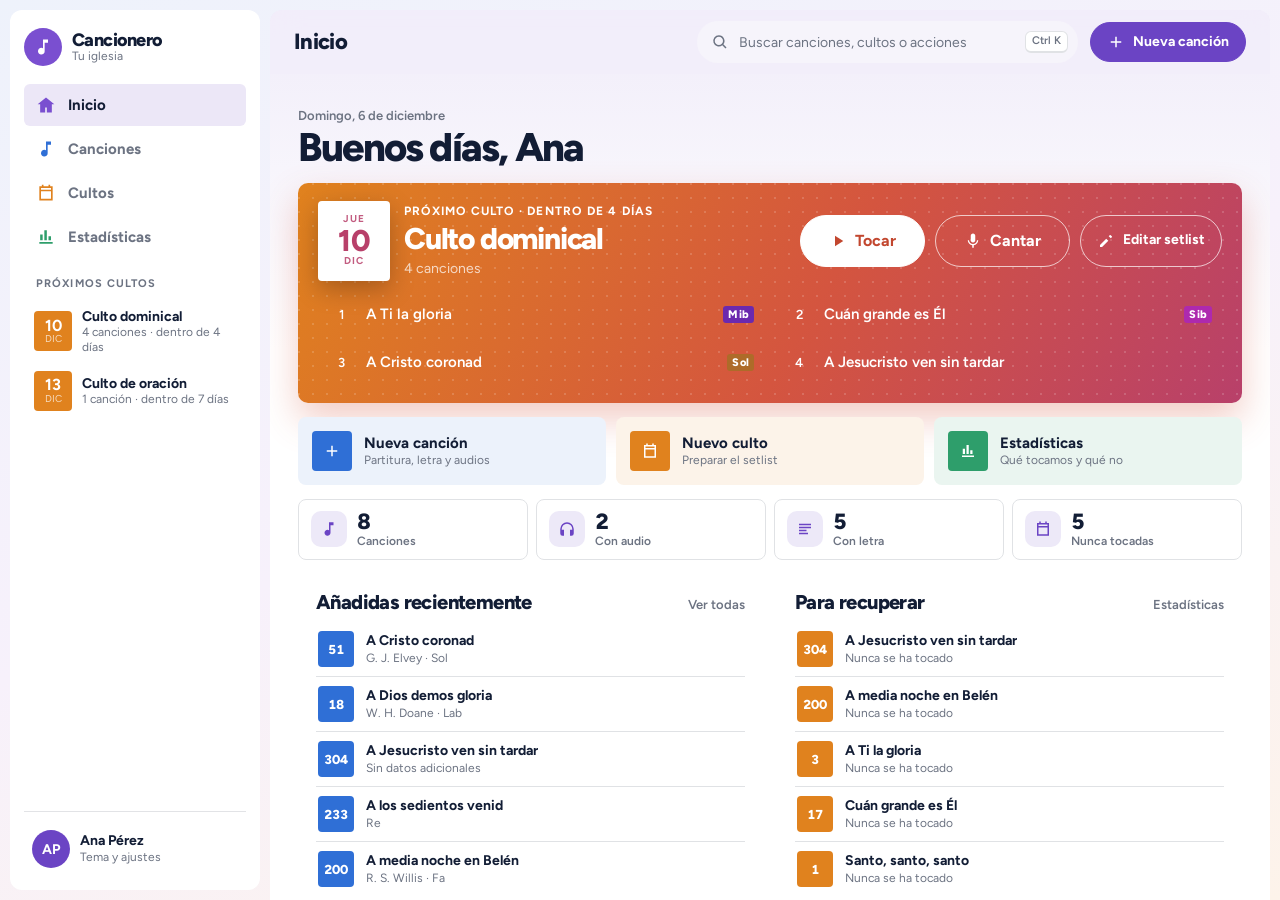
==== banco-pruebas/index.html @ 747b0bb1 "Etiquetas por iglesia y etiquetas universales (1.31.0) Co-Authored-By: Claude Fable 5.2 <noreply@ant" ====
<!doctype html>
<html lang="es">
<head>
<meta charset="utf-8">
<meta name="viewport" content="width=device-width, initial-scale=1">
<title>Banco de pruebas · Cancionero</title>
<link rel="stylesheet" href="../pieb-cancionero/assets/cancionero.css?v=130">
<style>body { margin: 0; font-family: sans-serif; background: #f8f5f0; }</style>
</head>
<body>
<div id="pieb-cancionero" class="pcan is-app" data-pcan-theme="claro"></div>
<script>
// Datos simulados: imitan las respuestas de /wp-json/pieb/v1/.
(function () {
  var params = new URLSearchParams(location.search);
  var tema = params.get('tema') || 'colores';
  // ?idioma=en_US prueba otro idioma (con su diccionario de banco-pruebas/i18n/); ?notacion=americana|latina fuerza la notación.
  // Sin parámetros se usa lo elegido en el menú (el banco lo recuerda en esta pestaña, como WordPress en la cuenta).
  var prefs = {};
  try { prefs = JSON.parse(sessionStorage.getItem('banco-prefs') || '{}') || {}; } catch (e) { prefs = {}; }
  var pedido = params.get('idioma') || prefs.idioma || '';
  var idiomaElegido = /^[a-z]{2,3}(_[A-Z]{2})?$/.test(pedido) ? pedido : '';
  var locale = idiomaElegido || 'es_ES';
  var notacionPedida = params.get('notacion') || prefs.notacion || '';
  var notacionElegida = ['latina', 'americana'].indexOf(notacionPedida) !== -1 ? notacionPedida : '';
  if (idiomaElegido && idiomaElegido.indexOf('es') !== 0) {
    document.write('<script src="i18n/' + idiomaElegido + '.js"><\/script>');
  }
  document.getElementById('pieb-cancionero').setAttribute('data-pcan-theme', tema);
  // ?rol=equipo simula a un usuario normal (ni gestiona ni prepara la escaleta); ?rol=escaleta, a un responsable de escaleta
  // (sin gestionar); sin parámetro, a un administrador del cancionero (todo).
  var rol = params.get('rol') || '';
  var puedeGestionar = rol !== 'equipo' && rol !== 'escaleta';
  var puedeEscaleta = rol !== 'equipo';
  // Iglesias: por defecto una sola, como una instalación normal. ?iglesias=2 simula dos (el usuario es admin de la primera y, como
  // administrador central, ve la segunda como ajena). La activa y las iglesias creadas desde Ajustes se recuerdan en esta pestaña
  // (sessionStorage) para que sobrevivan al location.reload() que hace la interfaz.
  var iglesiasBanco = [{ id: 1, nombre: 'Tu iglesia', rol: 'admin' }];
  var iglesiaActiva = 1;
  if (params.get('iglesias') === '2') {
    iglesiasBanco = [{ id: 1, nombre: 'Iglesia del Centro', rol: 'admin' }, { id: 2, nombre: 'Iglesia del Norte', rol: '', ajena: true }];
  }
  // Lo guardado manda (también con ?iglesias=2: la interfaz recarga la página con la misma dirección al cambiar de iglesia).
  try { var guardadasIg = JSON.parse(sessionStorage.getItem('banco-iglesias') || 'null'); if (guardadasIg && guardadasIg.length >= iglesiasBanco.length) { iglesiasBanco = guardadasIg; } } catch (e) {}
  try { var activaIg = +sessionStorage.getItem('banco-iglesia'); if (activaIg && iglesiasBanco.some(function (i) { return i.id === activaIg; })) { iglesiaActiva = activaIg; } } catch (e) {}
  function guardarIglesiasBanco() { try { sessionStorage.setItem('banco-iglesias', JSON.stringify(iglesiasBanco)); } catch (e) {} }
  // Canciones compartidas: con ?iglesias=2 hay más de una iglesia (`protegida`). Por defecto el usuario es administrador central (todo
  // permitido); con &central=0 es una persona del equipo que no creó la canción «A Cristo coronad» (id 437): parte de lo que tiene
  // es de «Marta» (`mio: false`) y varios datos, el orden y el borrado le están vedados. El resto de canciones son suyas.
  var protegidaBanco = params.get('iglesias') === '2';
  var centralBanco = params.get('central') !== '0';
  function restringidaBanco(c) { return protegidaBanco && !centralBanco && c.id === 437; }
  function datosIglesias() { return { activa: iglesiaActiva, central: centralBanco, iglesias: iglesiasBanco }; }
  function nombreActiva() { return iglesiasBanco.filter(function (i) { return i.id === iglesiaActiva; })[0].nombre; }
  window.PIEB_CANCIONERO = {
    api: '/api/', nonce: 'x', userId: 1, userName: 'Ana Pérez', userEmail: 'ana@example.com', gestionar: puedeGestionar, escaleta: puedeEscaleta,
    logoutUrl: '#', homeUrl: '#', sitio: 'Tu iglesia', nombre: 'Cancionero', maxUpload: 33554432, maxPartitura: 4194304, maxAudio: 10485760, maxEditable: 10485760, trozo: 1048576, admin: puedeGestionar, version: "1.3.0", tema: tema,
    idioma: locale.replace('_', '-'), idiomas: { es_ES: 'Español', en_US: 'English' }, idiomaElegido: idiomaElegido,
    notacion: notacionElegida || 'latina', notacionElegida: notacionElegida,
    iglesia: { id: iglesiaActiva, nombre: nombreActiva() }, iglesias: iglesiasBanco.slice(), central: centralBanco,
    temas: idiomaElegido === 'en_US'
      ? { colores: 'Colors', pentagrama: 'Staff', sitio: 'Like the site', pulso: 'Pulse', claro: 'Studio', escenario: 'Stage', papel: 'Score' }
      : { colores: 'Colores', pentagrama: 'Pentagrama', sitio: 'Como la web', pulso: 'Pulso', claro: 'Estudio', escenario: 'Escenario', papel: 'Partitura' }
  };
  var hoy = new Date();
  function iso(d) { return d.toISOString().slice(0, 10); }
  function dias(n) { var d = new Date(hoy); d.setDate(d.getDate() + n); return iso(d); }
  // Tonalidad por partitura (como el servidor): '' = la habitual de la canción; la efectiva es la suya o, si no, la de la canción.
  function claveTono(t) { return String(t || '').trim().toLowerCase(); }
  function efectivaMock(p, c) { return String(p.tonalidad || '').trim() || String(c.tonalidad || '').trim(); }
  function partiturasMock(c) {
    return c.pmock || [{ id: 1, label: 'Himnario', tonalidad: '', archivo: 'partitura.png' }, { id: 2, label: 'Coro', tonalidad: '', archivo: 'coro.png' }];
  }
  // Recalcula `variantes` y `tonalidades` del resumen: las tonalidades efectivas distintas, la habitual primero si alguna partitura está en ella.
  function recalcularMock(c) {
    var ps = c.pmock || [], vistas = {}, lista = [];
    c.variantes = ps.length > 1 ? ps.map(function (p) { return { id: p.id, label: p.label, tonalidad: p.tonalidad || '' }; }) : [];
    ps.forEach(function (p) {
      var t = efectivaMock(p, c), k = claveTono(t);
      if (k && !vistas[k]) { vistas[k] = true; lista.push(t); }
    });
    lista.sort(function (a, b) { return (claveTono(b) === claveTono(c.tonalidad) ? 1 : 0) - (claveTono(a) === claveTono(c.tonalidad) ? 1 : 0); });
    c.tonalidades = lista;
  }
  var canciones = [
    [437, 'A Cristo coronad', '51', 'Sol', 'G. J. Elvey', ['Alabanza'], 'A Cristo coronad, divino Salvador\nsentado en alta majestad\ndigno de loor'],
    [436, 'A Dios demos gloria', '18', 'Lab', 'W. H. Doane', ['Alabanza'], ''],
    [435, 'A Jesucristo ven sin tardar', '304', '', '', ['Invitación'], ''],
    [434, 'A los sedientos venid', '233', 'Re', '', [], ''],
    [433, 'A media noche en Belén', '200', 'Fa', 'R. S. Willis', ['Navidad'], 'A medianoche en Belén\nse oyó un canto celestial'],
    [432, 'A Ti la gloria', '3', 'Mib', 'G. F. Händel', ['Alabanza', 'Pascua'], 'A Ti la gloria, oh nuestro Señor'],
    [440, 'Cuán grande es Él', '17', 'Sib', 'C. Boberg', ['Adoración'], 'Señor mi Dios, al contemplar los cielos'],
    [441, 'Santo, santo, santo', '1', 'Re', 'J. B. Dykes', ['Adoración', 'Trinidad'], 'Santo, santo, santo, Señor omnipotente']
  ].map(function (x, i) {
    // Letra con formato de ejemplo (inventada): sección, estribillo y negrita.
    var letraHtml = x[0] === 440 ? '<h4>Verso 1</h4><p>Canto al sol que se levanta</p><p>sobre el valle y el trigal</p><p></p><h4>Coro</h4><blockquote><p>Luz, luz de la <strong>mañana</strong></p><p>brilla <em>siempre</em> en mi lugar</p></blockquote>' : '';
    // Letra larga (más de una pantalla) para probar el scroll de «Cantar el culto»: versos inventados.
    if (x[0] === 437) { for (var v = 1; v <= 6; v++) { x[6] += '\n\nVerso ' + v + '\nEl río canta bajo el puente viejo\ny el viento peina el campo de cebada\nlas campanas despiertan el camino\ny la aldea se llena de mañana'; } }
    if (letraHtml) { x[6] = 'Verso 1\nCanto al sol que se levanta\nsobre el valle y el trigal\n\nCoro\nLuz, luz de la mañana\nbrilla siempre en mi lugar'; }
    return { letraHtml: letraHtml, id: x[0], titulo: x[1], numero: x[2], tonalidad: x[3], tempo: { 432: '72', 437: '120', 436: '88', 441: '60' }[x[0]] || '', autor: x[4], etiquetas: x[5], letra: x[6], variantes: x[1] === 'A Cristo coronad' ? [{ id: 1, label: 'Himnario' }, { id: 2, label: 'Coro' }] : [], partituras: 1, tonalidades: [],
      youtube: i % 3 === 0 ? 1 : 0, audios: i % 4 === 0 ? 1 : 0, editables: i % 3 === 0 ? (i ? 1 : 2) : 0, miniatura: '', creada: dias(-i * 3) + 'T10:00:00Z', modificada: dias(-i) + 'T10:00:00Z' };
  });
  // «A Cristo coronad»: tres partituras, dos en la habitual (Sol) y una en Fa.
  canciones.forEach(function (c) {
    if (c.id === 437) {
      c.pmock = [{ id: 1, label: 'Himnario', tonalidad: '', archivo: 'partitura.png' }, { id: 2, label: 'Coro', tonalidad: '', archivo: 'coro.png' }, { id: 3, label: 'En Fa', tonalidad: 'Fa', archivo: 'a-cristo-en-fa.png' }];
      // Con &central=0 las dos primeras las añadió «Marta».
      if (protegidaBanco && !centralBanco) { c.pmock[0].ajena = 'Marta'; c.pmock[1].ajena = 'Marta'; }
      recalcularMock(c);
    }
    else if (c.tonalidad) { c.tonalidades = [c.tonalidad]; }
  });
  // Fase 4b: etiquetas por iglesia y universales (con ?iglesias=2). Las de la iglesia 1 viven en `c.etiquetas`; las de las demás en
  // `etPropias[iglesia][idCancion]`; las universales en `universalesBanco` y `univDe[idCancion]`. Con una sola iglesia no hay universales.
  var etPropias = {}, universalesBanco = [], univDe = {};
  var COLORES_UNIV = ['#c2407a', '#2f6fd6', '#2e9e6b', '#d4890f'];
  function igualEt(a, b) { return String(a).toLowerCase() === String(b).toLowerCase(); }
  function tieneEt(lista, n) { return lista.some(function (x) { return igualEt(x, n); }); }
  function esUnivBanco(n) { return universalesBanco.some(function (u) { return igualEt(u.nombre, n); }); }
  function propiasEt(c, ig) {
    if (ig === 1 || !protegidaBanco) { return c.etiquetas; }
    var m = etPropias[ig] = etPropias[ig] || {};
    return m[c.id] = m[c.id] || [];
  }
  function ponerPropiasEt(c, ig, lista) {
    if (ig === 1 || !protegidaBanco) { c.etiquetas = lista; } else { (etPropias[ig] = etPropias[ig] || {})[c.id] = lista; }
  }
  /** Lo que ve la iglesia activa: sus etiquetas y las universales de la canción. */
  function etiquetasVistas(c) { return propiasEt(c, igActual).concat(univDe[c.id] || []); }
  /** Convierte en universal la etiqueta de ese nombre, fusionando las de las iglesias (como el servidor). */
  function hacerUniversalBanco(nombre) {
    if (esUnivBanco(nombre)) { return; }
    universalesBanco.push({ nombre: nombre, color: COLORES_UNIV[universalesBanco.length % COLORES_UNIV.length] });
    canciones.forEach(function (c) {
      iglesiasBanco.forEach(function (i) {
        var l = propiasEt(c, i.id);
        if (!tieneEt(l, nombre)) { return; }
        ponerPropiasEt(c, i.id, l.filter(function (e) { return !igualEt(e, nombre); }));
        univDe[c.id] = univDe[c.id] || [];
        if (!tieneEt(univDe[c.id], nombre)) { univDe[c.id].push(nombre); }
      });
    });
  }
  /** La universal vuelve a ser solo de la iglesia activa. */
  function deshacerUniversalBanco(nombre) {
    universalesBanco = universalesBanco.filter(function (u) { return !igualEt(u.nombre, nombre); });
    canciones.forEach(function (c) {
      var u = univDe[c.id] || [];
      if (!tieneEt(u, nombre)) { return; }
      univDe[c.id] = u.filter(function (e) { return !igualEt(e, nombre); });
      var l = propiasEt(c, igActual);
      if (!tieneEt(l, nombre)) { ponerPropiasEt(c, igActual, l.concat([nombre])); }
    });
  }
  if (protegidaBanco) {
    universalesBanco = [{ nombre: 'Navidad', color: COLORES_UNIV[0] }];
    univDe = { 433: ['Navidad'], 440: ['Navidad'] };
    canciones.forEach(function (c) { c.etiquetas = c.etiquetas.filter(function (e) { return e !== 'Navidad'; }); });
    // La iglesia 2 tiene las suyas, alguna con el mismo nombre que las de la 1 («Alabanza», «Pascua»).
    etPropias[2] = { 437: ['Alabanza'], 436: ['Adoración', 'Coro de jóvenes'], 441: ['Trinidad'], 432: ['Pascua'] };
  }
  var cultos = [
    { id: 900, titulo: 'Culto dominical', fecha: dias(4), tipo: 'Culto dominical', notas: 'Predica: pastor', items: [{ cancion: 432, tonalidad: 'Mib', nota: 'Solo estrofas 1 y 3' }, { cancion: 440, tonalidad: '', nota: '' }, { cancion: 437, tonalidad: '', nota: '' }, { cancion: 435, tonalidad: '', nota: '' }], creadoPor: 'Ana', puedeBorrar: true },
    { id: 901, titulo: 'Culto de oración', fecha: dias(7), tipo: 'Culto de oración', notas: '', items: [{ cancion: 441, tonalidad: '', nota: '' }], creadoPor: 'Ana', puedeBorrar: true },
    { id: 902, titulo: 'Culto dominical', fecha: dias(-3), tipo: 'Culto dominical', notas: '', items: [{ cancion: 437, tonalidad: 'Lab', nota: 'Tonalidad antigua escrita a mano' }, { cancion: 436, tonalidad: '', nota: '' }], creadoPor: 'Ana', puedeBorrar: true },
    { id: 903, titulo: 'Culto dominical', fecha: dias(-120), tipo: 'Culto dominical', notas: '', items: [{ cancion: 434, tonalidad: '', nota: '' }], creadoPor: 'Ana', puedeBorrar: true }
  ];
  // Cada culto es de una iglesia, puede ser privado (solo lo ve su autor) y `mio` dice si lo creó quien pregunta.
  cultos.forEach(function (c) { c.iglesia = 1; c.privado = false; c.mio = true; });
  if (params.get('iglesias') === '2') {
    cultos[1].iglesia = 2; cultos[3].iglesia = 2;
    cultos.push({ id: 904, titulo: 'Ensayo privado', fecha: dias(2), tipo: 'Ensayo', notas: 'Borrador del setlist', items: [{ cancion: 432, tonalidad: '', nota: '' }, { cancion: 441, tonalidad: '', nota: '' }], creadoPor: 'Ana', puedeBorrar: true, iglesia: 1, privado: true, mio: true });
    cultos.push({ id: 905, titulo: 'Culto privado de otra persona', fecha: dias(5), tipo: 'Culto especial', notas: '', items: [{ cancion: 436, tonalidad: '', nota: '' }], creadoPor: 'Sara', puedeBorrar: false, iglesia: 1, privado: true, mio: false });
    cultos.push({ id: 906, titulo: 'Culto del norte', fecha: dias(6), tipo: 'Culto dominical', notas: '', items: [{ cancion: 437, tonalidad: '', nota: '' }], creadoPor: 'Luis', puedeBorrar: false, iglesia: 2, privado: false, mio: false });
  }
  // Lo que ve quien pregunta: los de la iglesia activa (la cabecera X-PCAN-Iglesia o la guardada) que no sean privados de otra persona.
  function iglesiaDePeticion(opts) {
    var cab = opts && opts.headers && opts.headers['X-PCAN-Iglesia'];
    return cab ? +cab : iglesiaActiva;
  }
  function cultoVisible(c, opts) { return c && c.iglesia === iglesiaDePeticion(opts) && (!c.privado || c.mio); }
  // Fase 4a: tonalidad habitual, partitura principal y notas son de cada iglesia (en memoria). `canciones[].tonalidad` guarda la ORIGINAL.
  // Con ?iglesias=2 la iglesia 2 parte con «A Cristo coronad» en Fa; las demás, con la original. `igActual` es la iglesia de la petición en curso.
  var datosIgBanco = {}, igActual = iglesiaActiva;
  function dIg(ig, id) { var a = datosIgBanco[ig] = datosIgBanco[ig] || {}; return a[id] = a[id] || { tonalidad: '', principal: 0, notas: null }; }
  if (protegidaBanco) { dIg(2, 437).tonalidad = 'Fa'; }
  function habitualDe(c) { return dIg(igActual, c.id).tonalidad || c.tonalidad; }
  function nombreIglesiaId(id) { var f = iglesiasBanco.filter(function (i) { return i.id === id; })[0]; return f ? f.nombre : iglesiasBanco[0].nombre; }
  // Audios de «A Cristo coronad» con varias iglesias: uno de cada iglesia (cada una ve el suyo y los universales). El resto de canciones, como siempre.
  var audios437 = [
    { id: 2, nombre: 'Ensayo voces', descripcion: 'Jueves', url: '#', archivo: 'ensayo.mp3', duracion: '3:12', iglesia: 1, universal: false },
    { id: 5, nombre: 'Ensayo del Norte', descripcion: 'Sábado', url: '#', archivo: 'ensayo-norte.mp3', duracion: '2:48', iglesia: 2, universal: false }
  ];
  function audiosVisibles(c) {
    if (c.id === 437 && protegidaBanco) { return audios437.filter(function (a) { return a.universal || a.iglesia === igActual; }); }
    return c.audios ? [{ id: 2, nombre: 'Ensayo voces', descripcion: 'Jueves', url: '#', archivo: 'ensayo.mp3', duracion: '3:12', iglesia: 1, universal: false }] : [];
  }
  function c437audio(c, id) { return c.id === 437 && protegidaBanco ? audios437.filter(function (a) { return a.id === id; })[0] : null; }
  // Resumen de la canción para la iglesia activa: `tonalidad` = la habitual (con las disponibles, la habitual primero) y `tonalidadOriginal`.
  function resumenCancion(c) {
    var hab = habitualDe(c);
    var tonos = (c.tonalidades || []).slice().sort(function (a, b) { return (claveTono(b) === claveTono(hab) ? 1 : 0) - (claveTono(a) === claveTono(hab) ? 1 : 0); });
    var r = Object.assign({}, c, { tonalidadOriginal: c.tonalidad, tonalidad: hab, tonalidades: tonos });
    r.etiquetas = etiquetasVistas(c); r.etiquetasUniversales = (univDe[c.id] || []).slice();
    if (c.id === 437 && protegidaBanco) { r.audios = audiosVisibles(c).length; }
    return r;
  }
  function detalleCancion(c) {
    // `mio` y `autorNombre` de cada elemento y `permisos` de la canción, como el servidor. Con una sola iglesia, todo es mío y todo se puede.
    var ajena = restringidaBanco(c);
    function autoria(x, nombre) { return Object.assign(x, ajena ? { mio: false, autorNombre: nombre } : { mio: true, autorNombre: 'Ana' }); }
    var d = dIg(igActual, c.id);
    var partis = partiturasMock(c).map(function (p) {
      var x = { id: p.id, label: p.label, tonalidad: p.tonalidad || '', url: 'partitura.png', tipo: 'imagen', archivo: p.archivo, miniatura: '' };
      return p.ajena ? Object.assign(x, { mio: false, autorNombre: p.ajena }) : Object.assign(x, { mio: true, autorNombre: 'Ana' });
    });
    // La partitura principal de la iglesia va la primera; sin elegir, el orden por defecto.
    var princ = partis.filter(function (p) { return p.id === d.principal; })[0];
    if (princ) { partis.splice(partis.indexOf(princ), 1); partis.unshift(princ); }
    return Object.assign({}, resumenCancion(c), {
      notas: d.notas !== null ? d.notas : (c.id === 432 && igActual === 1 ? 'Empezar suave, coro entra en la segunda estrofa.' : ''),
      partituras: partis,
      audios: audiosVisibles(c).map(function (a) {
        var x = autoria({ id: a.id, nombre: a.nombre, descripcion: a.descripcion, url: a.url, archivo: a.archivo, duracion: a.duracion }, 'Luis');
        return Object.assign(x, { universal: !!a.universal, iglesiaNombre: nombreIglesiaId(a.iglesia) });
      }),
      iglesiaDatos: { tonalidad: d.tonalidad, principal: d.principal, puedeEditar: !protegidaBanco || centralBanco },
      puedeUniversal: protegidaBanco && centralBanco,
      editables: c.editables ? [{ id: 3, descripcion: 'Arreglo coro', url: '#', archivo: 'a-cristo-coronad.mscz', tamano: 48213 }, { id: 4, descripcion: '', url: '#', archivo: 'a-cristo-coronad.musicxml', tamano: 151022 }].slice(0, c.editables).map(function (e, k) {
        // El primer archivo editable de la canción restringida es ajeno, con nombre; el otro es mío.
        return k === 0 ? autoria(e, 'Marta') : Object.assign(e, { mio: true, autorNombre: 'Ana' });
      }) : [],
      // El enlace de YouTube ajeno viene sin nombre (prueba «Añadido por otra persona»).
      youtube: c.youtube ? [autoria({ url: 'https://youtu.be/dQw4w9WgXcQ', label: 'Coro', videoId: 'dQw4w9WgXcQ' }, '')] : [],
      subidaPor: 'Ana', protegida: protegidaBanco,
      permisos: ajena
        ? { campos: { titulo: false, numero: false, autor: true, tonalidad: false, tempo: true, letra: false }, ordenar: false, borrar: false }
        : { campos: { titulo: true, numero: true, autor: true, tonalidad: true, tempo: true, letra: true }, ordenar: true, borrar: true },
      puedeBorrar: !ajena
    });
  }
  // POST cultos y cultos/ID: guarda los campos que llegan; la escaleta se conserva si no llega (y solo cambia si llega, también null).
  function guardarCultoMock(c, cuerpo) {
    ['titulo', 'fecha', 'tipo', 'notas', 'items'].forEach(function (k) { if (cuerpo[k] !== undefined) { c[k] = cuerpo[k]; } });
    // Solo su autor cambia la privacidad.
    if (cuerpo.privado !== undefined && c.mio) { c.privado = !!cuerpo.privado; }
    // Como el servidor: la escaleta de quien no puede prepararla se ignora (se conserva la que hubiera).
    if (cuerpo.escaleta !== undefined && puedeEscaleta) {
      c.escaleta = cuerpo.escaleta;
      if (cuerpo.escaleta) { ultimaEscaleta = c.id; }   // como el servidor: la base de un culto nuevo es la última escaleta guardada
    }
  }
  var ultimaEscaleta = 900;
  // Como el servidor: las partituras de un item son solo las de su tonalidad (la del item o, si está vacía, la habitual), con la elegida
  // la primera; si ninguna coincide (tonalidad antigua escrita a mano) o la elegida es de otra tonalidad, llegan todas.
  function partiturasDeItemMock(it, s) {
    var todas = detalleCancion(s).partituras, k = claveTono(it.tonalidad || habitualDe(s));
    var mias = todas.filter(function (p) { return claveTono(efectivaMock(p, s)) === k; });
    var elegida = it.partitura ? todas.filter(function (p) { return p.id === it.partitura; })[0] : null;
    if (!mias.length || (elegida && mias.indexOf(elegida) === -1)) { return todas; }
    if (elegida) { mias.splice(mias.indexOf(elegida), 1); mias.unshift(elegida); }
    return mias;
  }
  function detalleCulto(c) {
    return Object.assign({}, c, { escaleta: c.escaleta || null, items: c.items.map(function (it) {
      var s = canciones.filter(function (x) { return x.id === it.cancion; })[0];
      return Object.assign({}, it, { datos: { titulo: s.titulo, numero: s.numero, tonalidad: habitualDe(s), tonalidadOriginal: s.tonalidad, tempo: s.tempo, autor: s.autor, letra: s.letra, letraHtml: s.letraHtml, partituras: partiturasDeItemMock(it, s), tonalidades: resumenCancion(s).tonalidades } });
    }) });
  }
  // Ajustes y equipo: la lista guardada vive aquí para que guardar y enviar la bienvenida se noten al volver a abrir.
  var ahoraS = function () { return Math.floor(Date.now() / 1000); };
  // Escaleta del culto: plantilla genérica (la misma que da el servidor mientras nadie guarde una escaleta en un culto).
  function escaletaGenerica() {
    function c(id, tipo, etiqueta, defecto, pequeno, modo) {
      return { id: id, tipo: tipo, etiqueta: etiqueta || '', defecto: defecto === undefined ? (tipo === 'cancion' || tipo === 'canciones' ? 'ninguna' : '') : defecto, pequeno: !!pequeno, modo: !!modo };
    }
    function s(id, titulo, campos, opcional) { return { id: id, titulo: titulo, nota: '', opcional: !!opcional, campos: campos }; }
    return {
      titulo: 'ORDEN DE CULTO', central: '', logo: null, cabecera: null, version: 2,
      secciones: [
        s('preludio', 'PRELUDIO', [c('cancion', 'cancion', '', 'primera', false, true)]),
        s('lectura-oracion', 'LECTURA Y ORACIÓN', [c('presidencia', 'texto', 'Presidencia'), c('lectura', 'texto', 'Lectura')]),
        s('bienvenida', 'BIENVENIDA', [c('bienvenida', 'texto', '', 'Bienvenida a todos y a quienes nos visitan')]),
        s('comunidad', 'VIDA DE COMUNIDAD', [c('comunidad', 'textoLargo')]),
        s('alabanza', 'CANTOS DE ALABANZA', [c('canciones', 'canciones', '', 'ninguna')]),
        s('ofrenda', 'OFRENDA', [c('musica', 'canciones','Música instrumental', 'siguiente'), c('responsables', 'texto', 'Responsables'), c('nota', 'texto', '', '', true)]),
        s('ninos', 'NIÑOS', [c('ninos', 'texto', '', 'Los niños pasan a sus clases')]),
        s('predicacion', 'PREDICACIÓN', [c('lectura-biblica', 'texto', 'Lectura'), c('titulo', 'texto', 'Título'), c('predicacion', 'texto', 'Predicación')]),
        s('respuesta', 'POST-SERMÓN', [c('cancion', 'cancion', '', 'ninguna', false, true), c('respuesta', 'textoLargo')], true),
        s('santa-cena', 'SANTA CENA', [c('responsables', 'texto', 'Responsables'), c('musica', 'canciones', 'Música', 'ninguna', false, true)], true),
        s('despedida', 'DESPEDIDA', [c('despedida', 'textoLargo')]),
        s('doxologia', 'DOXOLOGÍA', [c('doxologia', 'texto')]),
        s('postludio', 'POSTLUDIO', [c('postludio', 'canciones', '', 'restantes')])
      ]
    };
  }
  // Escaleta de ejemplo del primer culto (valores inventados): su fila de títulos, sus secciones y los valores; lo que queda en null
  // sigue al defecto. Los demás cultos no tienen (escaleta: null) y parten de la última escaleta guardada (GET escaleta).
  (function () {
    var e = escaletaGenerica();
    e.central = 'LECTURAS EN RVR1960';
    delete e.logo; delete e.cabecera;
    // Simula una escaleta guardada ANTES de la versión 2: sin «version», sin «opcional» ni «modo» y sin las secciones Respuesta y Santa Cena
    // de la genérica (la interfaz las añade al abrirla; su «Santa Cena» propia de abajo, con el mismo id, se respeta).
    delete e.version;
    e.secciones = e.secciones.filter(function (s) { return s.id !== 'respuesta' && s.id !== 'santa-cena'; });
    e.secciones.forEach(function (s) { delete s.opcional; s.oculta = false; s.extra = false; s.campos.forEach(function (c) { delete c.modo; c.valor = null; }); });
    function pon(sec, campo, valor) {
      e.secciones.filter(function (s) { return s.id === sec; })[0].campos.filter(function (c) { return c.id === campo; })[0].valor = valor;
    }
    pon('preludio', 'cancion', { cancion: 432, nombre: 'A Ti la gloria' });
    pon('lectura-oracion', 'presidencia', 'Marta Ruiz');
    pon('lectura-oracion', 'lectura', 'Salmo 23');
    pon('comunidad', 'comunidad', '**Reunión de jóvenes** el sábado a las 18:00\nComida compartida el domingo 25 (*cada uno trae un plato*)\n\n__Cumpleaños del mes__ y ***novedades***:\n- Ana, Luis y **Sara**\n- Visita a los enfermos\n1. Oración el martes\n2. Ensayo el jueves');
    pon('alabanza', 'canciones', [{ cancion: 440, nombre: 'Cuán grande es Él' }]);
    pon('ofrenda', 'responsables', 'Pablo (fila 1), Elena (fila 2)');
    pon('ofrenda', 'nota', 'Se ora por las ofrendas desde el centro');
    pon('predicacion', 'lectura-biblica', 'Mateo 5:1-12');
    pon('predicacion', 'titulo', '«Bienaventurados»');
    pon('predicacion', 'predicacion', 'Pastor invitado');
    pon('despedida', 'despedida', '*Recordar la reunión del jueves');
    pon('doxologia', 'doxologia', 'Romanos 11:36');
    e.secciones.splice(8, 0, { id: 'santa-cena', titulo: 'Santa Cena', nota: '(Al terminar la predicación)', oculta: false, extra: false,
      campos: [{ id: 'texto', tipo: 'textoLargo', etiqueta: '', defecto: '', pequeno: false, valor: 'Se sirve en los bancos' }] });
    cultos[0].escaleta = e;
    cultos[1].escaleta = null;
  })();
  var iconoMock = '../docs/imagenes/logo/icono.png';
  // GET escaleta: la base de un culto nuevo, como el servidor: la estructura (sin valores) y la fila de títulos de la última escaleta
  // guardada en un culto, con el logo y la cabecera de la instalación y `desde` (el culto de origen); si no hay ninguna, la genérica.
  function baseEscaleta() {
    var base = escaletaGenerica();
    base.desde = null;
    base.logo = ajustesMock.escaleta.logo;
    base.cabecera = ajustesMock.escaleta.cabecera;
    var origen = cultos.filter(function (c) { return c.id === ultimaEscaleta && c.escaleta; })[0] || cultos.filter(function (c) { return c.escaleta; })[0];
    if (origen) {
      var e = origen.escaleta;
      base.titulo = e.titulo || base.titulo;
      base.central = e.central || '';
      base.secciones = e.secciones.map(function (s) {
        return { id: s.id, titulo: s.titulo, nota: s.nota, opcional: !!s.opcional, campos: s.campos.map(function (c) {
          return { id: c.id, tipo: c.tipo, etiqueta: c.etiqueta, defecto: c.defecto, pequeno: c.pequeno, modo: !!c.modo };
        }) };
      });
      base.version = e.version || 0;
      base.desde = { id: origen.id, titulo: origen.titulo };
    }
    return base;
  }
  var ajustesMock = {
    // En Ajustes la escaleta solo tiene la identidad de la iglesia: el logo y la imagen de cabecera ({id, url} o null).
    escaleta: { logo: null, cabecera: null },
    nombre: 'Cancionero', subtitulo: 'Tu iglesia', version: '1.5.5', administradores: ['ana@example.com'], responsablesEscaleta: ['sara@example.com'], papeleraDias: 30, temaDefecto: 'claro',
    googleClientId: '', dominio: '', origen: location.origin, bienvenidaAuto: true, bienvenidaTexto: 'Encontrarás el cancionero en el menú «Música» de nuestra web.', pagina: '',
    avisoBorrado: true, correoAdmin: 'webmaster@example.com',
    emails: ['ana@example.com', 'luis@example.com', 'marta@example.com', 'pablo@example.com', 'sara@example.com', 'falla@example.com', 'admin@example.com'],
    miembros: [
      { email: 'ana@example.com', nombre: 'Ana Pérez', haEntrado: true, enLista: true, esGestor: true, esAdmin: false, puedeBienvenida: true, bienvenida: ahoraS() - 40 * 86400 },
      { email: 'luis@example.com', nombre: 'Luis Gómez', haEntrado: true, enLista: true, esGestor: false, esEscaleta: false, esAdmin: false, puedeBienvenida: true, bienvenida: 0 },
      { email: 'marta@example.com', nombre: 'Marta Ruiz', haEntrado: false, enLista: true, esGestor: false, esEscaleta: false, esAdmin: false, puedeBienvenida: true, bienvenida: ahoraS() - 5 * 86400 },
      { email: 'pablo@example.com', nombre: '', haEntrado: false, enLista: true, esGestor: false, esEscaleta: false, esAdmin: false, puedeBienvenida: true, bienvenida: 0 },
      { email: 'sara@example.com', nombre: 'Sara Díaz', haEntrado: false, enLista: true, esGestor: false, esEscaleta: true, esAdmin: false, puedeBienvenida: true, bienvenida: 0 },
      { email: 'falla@example.com', nombre: '', haEntrado: false, enLista: true, esGestor: false, esEscaleta: false, esAdmin: false, puedeBienvenida: true, bienvenida: 0 },
      { email: 'admin@example.com', nombre: 'Administración', haEntrado: true, enLista: true, esGestor: true, esAdmin: true, puedeBienvenida: false, bienvenida: 0 },
      { email: 'antiguo@example.com', nombre: 'Voluntario antiguo', haEntrado: true, enLista: false, esGestor: false, esEscaleta: false, esAdmin: false, puedeBienvenida: false, bienvenida: 0 }
    ]
  };
  function minusculas(emails) { return (emails || []).map(function (e) { return String(e).toLowerCase(); }); }
  // Cuentas que tienen un rol propio (administrador de la web, o con el rol del equipo pero fuera de la lista): quitarlas de la lista no las borra.
  var conRolMock = ['admin@example.com', 'antiguo@example.com'];
  // POST ajustes: guarda lo que llega (todo es opcional, como en el servidor) y devuelve los ajustes completos, con los
  // miembros recalculados a partir de `emails` y `administradores`, y los correos nuevos que deben recibir ya la bienvenida automática.
  function guardarAjustesMock(cuerpo) {
    ['nombre', 'subtitulo', 'papeleraDias', 'temaDefecto', 'googleClientId', 'dominio', 'bienvenidaAuto', 'bienvenidaTexto', 'avisoBorrado', 'pagina']
      .forEach(function (k) { if (cuerpo[k] !== undefined) { ajustesMock[k] = cuerpo[k]; } });
    // Escaleta: solo el logo y la cabecera ({id} o null; a las imágenes se les pone dirección). El resto no se toca (el servidor lo conserva).
    if (cuerpo.escaleta && typeof cuerpo.escaleta === 'object') {
      ['logo', 'cabecera'].forEach(function (k) {
        if (k in cuerpo.escaleta) { ajustesMock.escaleta[k] = cuerpo.escaleta[k] && cuerpo.escaleta[k].id ? { id: cuerpo.escaleta[k].id, url: iconoMock } : null; }
      });
    }
    var pendientes = [];
    if (cuerpo.emails !== undefined || cuerpo.administradores !== undefined || cuerpo.responsablesEscaleta !== undefined) {
      var antes = minusculas(ajustesMock.emails);
      var admins = cuerpo.administradores !== undefined ? minusculas(cuerpo.administradores) : minusculas(ajustesMock.administradores);
      var resp = cuerpo.responsablesEscaleta !== undefined ? minusculas(cuerpo.responsablesEscaleta) : minusculas(ajustesMock.responsablesEscaleta);
      var emails = cuerpo.emails !== undefined ? minusculas(cuerpo.emails) : antes.slice();
      // Un administrador siempre tiene acceso: se añade también a la lista.
      admins.concat(resp).forEach(function (e) { if (emails.indexOf(e) === -1) { emails.push(e); } });
      // Como el servidor: no se envía a quien ya la recibió, ya ha entrado alguna vez o es una cuenta de administración.
      pendientes = emails.filter(function (e) {
        var mb = ajustesMock.miembros.filter(function (x) { return x.email === e; })[0];
        return antes.indexOf(e) === -1 && !(mb && (mb.bienvenida || mb.haEntrado || mb.esAdmin));
      });
      emails.forEach(function (e) {
        if (!ajustesMock.miembros.some(function (mb) { return mb.email === e; })) {
          ajustesMock.miembros.push({ email: e, nombre: '', haEntrado: false, enLista: true, esGestor: false, esEscaleta: false, esAdmin: false, puedeBienvenida: true, bienvenida: 0 });
        }
      });
      ajustesMock.miembros.forEach(function (mb) {
        mb.enLista = emails.indexOf(mb.email) !== -1;
        mb.esGestor = admins.indexOf(mb.email) !== -1 || mb.esAdmin;
        mb.esEscaleta = resp.indexOf(mb.email) !== -1;
        mb.puedeBienvenida = !mb.esAdmin && mb.enLista;
      });
      ajustesMock.miembros = ajustesMock.miembros
        .filter(function (mb) { return mb.enLista || conRolMock.indexOf(mb.email) !== -1; })
        .sort(function (x, y) { return x.email < y.email ? -1 : 1; });
      ajustesMock.emails = emails;
      ajustesMock.administradores = admins;
      ajustesMock.responsablesEscaleta = resp;
    }
    return Object.assign({}, ajustesMock, { bienvenidaPendiente: ajustesMock.bienvenidaAuto ? pendientes : [] });
  }
  // POST bienvenida: todos «enviados» salvo los que contienen «falla», que van a «fallidos»; una prueba va solo a Ana.
  function bienvenidaMock(cuerpo) {
    if (cuerpo.prueba) { return { enviados: ['ana@example.com'] }; }
    var r = { enviados: [], fallidos: [], omitidos: [], momento: ahoraS() };
    (cuerpo.emails || []).forEach(function (e) {
      if (/falla/i.test(e)) { r.fallidos.push({ email: e, motivo: 'el servidor de correo lo rechazó' }); return; }
      r.enviados.push(e);
      ajustesMock.miembros.forEach(function (mb) { if (mb.email === String(e).toLowerCase()) { mb.bienvenida = r.momento; } });
    });
    return r;
  }
  // Accesos (GET accesos): personas con sus inicios de sesión y días de uso, generados a partir de hoy para que siempre haya datos.
  // ?accesos=vacio prueba el estado sin registro; ?accesos=error hace fallar la primera petición (para probar «Reintentar»).
  function dia(d) { return d.getFullYear() + '-' + String(d.getMonth() + 1).padStart(2, '0') + '-' + String(d.getDate()).padStart(2, '0'); }
  var accesosFallos = params.get('accesos') === 'error' ? 1 : 0;
  function accesosMock() {
    if (params.get('accesos') === 'vacio') { return { desde: 0, ahora: ahoraS(), hoy: dia(hoy), personas: [] }; }
    var semilla = 7;
    function azar() { semilla = (semilla * 16807) % 2147483647; return semilla / 2147483647; }
    function elegir(lista) { return lista[Math.floor(azar() * lista.length)]; }
    var DESDE = 150; // el registro empezó hace unos 5 meses
    // d: [desde hace N días, hasta hace N días], prob: [domingo, miércoles, otros días], mm / dd: métodos y dispositivos que usa.
    var perfiles = [
      { email: 'ana@example.com', nombre: 'Ana Pérez', enLista: true, esGestor: true, cuenta: true, rango: [150, 0], prob: [0.95, 0.45, 0.12], mm: ['google', 'google', 'enlace'], dd: ['ordenador', 'ordenador', 'movil'] },
      { email: 'luis@example.com', nombre: 'Luis Gómez', enLista: true, rango: [140, 0], prob: [0.85, 0.2, 0.05], mm: ['enlace'], dd: ['movil', 'movil', 'tableta'] },
      { email: 'marta@example.com', nombre: 'Marta Ruiz', enLista: true, rango: [120, 1], prob: [0.6, 0.1, 0.03], mm: ['enlace', 'google'], dd: ['movil'] },
      { email: 'pablo@example.com', nombre: '', enLista: true, rango: [135, 45], prob: [0.7, 0.15, 0.05], mm: ['enlace'], dd: ['tableta', 'movil'] },
      { email: 'elena@example.com', nombre: 'Elena Torres', enLista: true, rango: [26, 0], prob: [1, 0.4, 0.15], mm: ['enlace'], dd: ['tableta'] },
      { email: 'jorge@example.com', nombre: 'Jorge Ramos', enLista: true, rango: [100, 0], prob: [0.3, 0.08, 0.04], mm: ['google'], dd: ['movil', 'ordenador'] },
      { email: 'admin@example.com', nombre: 'Administración', enLista: true, esAdmin: true, esGestor: true, cuenta: true, rango: [150, 0], prob: [0.15, 0.25, 0.1], mm: ['contrasena'], dd: ['ordenador'] },
      { email: 'antiguo@example.com', nombre: 'Voluntario antiguo', enLista: false, rango: [145, 95], prob: [0.5, 0.1, 0.02], mm: ['enlace'], dd: ['movil'] },
      // Entró antes de que existiera el registro: haEntrado, pero sin accesos ni días anotados.
      { email: 'falla@example.com', nombre: '', enLista: true, rango: null, entroAntes: true },
      // Nunca ha entrado.
      { email: 'sara@example.com', nombre: 'Sara Díaz', enLista: true, rango: null }
    ];
    var personas = perfiles.map(function (pf) {
      var accesos = [], dias = [], ultimoUso = null;
      if (pf.rango) {
        for (var n = pf.rango[0]; n >= pf.rango[1]; n--) {
          var f = new Date(hoy); f.setDate(f.getDate() - n);
          var sem = f.getDay(), p = sem === 0 ? pf.prob[0] : sem === 3 ? pf.prob[1] : pf.prob[2];
          if (azar() >= p) { continue; }
          dias.push(dia(f));
          // Con «recordarme» la sesión dura 14 días: solo hay inicio de sesión tras una pausa larga o de vez en cuando.
          if (ultimoUso === null || ultimoUso - n >= 10 || azar() < 0.2) {
            var hora = sem === 0 ? 8 + azar() * 3 : 18 + azar() * 4;
            var t = new Date(f); t.setHours(Math.floor(hora), Math.floor(azar() * 60), 0, 0);
            if (t.getTime() < Date.now()) { accesos.push({ t: Math.floor(t.getTime() / 1000), metodo: elegir(pf.mm), dispositivo: elegir(pf.dd) }); }
          }
          ultimoUso = n;
        }
      }
      accesos.reverse(); dias.reverse(); // el más nuevo primero
      return {
        email: pf.email, nombre: pf.nombre, enLista: pf.enLista, esAdmin: !!pf.esAdmin, esGestor: !!pf.esGestor, cuenta: !!pf.cuenta,
        haEntrado: !!(pf.entroAntes || accesos.length || dias.length), ultimoAcceso: accesos.length ? accesos[0].t : 0, accesos: accesos, dias: dias
      };
    });
    return { desde: ahoraS() - DESDE * 86400, ahora: ahoraS(), hoy: dia(hoy), personas: personas };
  }
  // Fondos de las letras (en memoria): tres degradados dibujados con un lienzo, nunca fotos reales.
  var fondosMock = [['#1e3a8a', '#7c3aed'], ['#0f766e', '#84cc16'], ['#9a3412', '#f59e0b']].map(function (par, i) {
    var c = document.createElement('canvas'); c.width = 1280; c.height = 720;
    var g = c.getContext('2d'), grad = g.createLinearGradient(0, 0, 1280, 720);
    grad.addColorStop(0, par[0]); grad.addColorStop(1, par[1]);
    g.fillStyle = grad; g.fillRect(0, 0, 1280, 720);
    g.fillStyle = 'rgba(255,255,255,.12)'; g.beginPath(); g.arc(980, 180, 220, 0, 7); g.fill();
    var url = c.toDataURL('image/jpeg', 0.8);
    return { id: 9100 + i, url: url, miniatura: url };
  });
  var fondosSubidos = 0;
  var real = window.fetch;
  window.fetch = function (url, opts) {
    var m = String(url).match(/^\/api\/(.*)$/);
    if (!m) { return real.apply(this, arguments); }
    var ruta = m[1], datos = {}, espera = 0, estado = 200;
    igActual = iglesiaDePeticion(opts);
    var mc;
    var cuerpo = {};
    try { cuerpo = opts && opts.body ? JSON.parse(opts.body) : {}; } catch (e) { cuerpo = {}; }
    // Registro de las peticiones de escritura, para comprobar en las pruebas qué se envía.
    if (opts && opts.method && opts.method !== 'GET') { (window.__peticiones = window.__peticiones || []).push({ ruta: ruta, cuerpo: cuerpo }); }
    var vacio404 = { code: 'pieb_no_encontrado', message: 'Culto no encontrado.' };
    if (ruta === 'iglesias' && opts && opts.method === 'POST') {
      var nuevaIg = { id: Math.max.apply(null, iglesiasBanco.map(function (i) { return i.id; })) + 1, nombre: String(cuerpo.nombre || '').trim(), rol: 'admin' };
      iglesiasBanco.push(nuevaIg);
      guardarIglesiasBanco();
      datos = Object.assign(datosIglesias(), { creada: nuevaIg.id });
    }
    else if (ruta === 'iglesias') { datos = datosIglesias(); }
    else if (ruta === 'iglesias/activa') {
      if (!iglesiasBanco.some(function (i) { return i.id === +cuerpo.iglesia; })) { estado = 400; datos = { code: 'pieb_iglesia', message: 'Iglesia no válida.' }; }
      else {
        iglesiaActiva = +cuerpo.iglesia;
        try { sessionStorage.setItem('banco-iglesia', String(iglesiaActiva)); } catch (e) {}
        guardarIglesiasBanco();
        datos = datosIglesias();
      }
      espera = 300;
    }
    else if ((mc = ruta.match(/^iglesias\/(\d+)$/)) && opts && opts.method === 'POST') {
      iglesiasBanco.forEach(function (i) { if (i.id === +mc[1]) { i.nombre = String(cuerpo.nombre || '').trim(); } });
      guardarIglesiasBanco();
      datos = datosIglesias();
    }
    else if (ruta === 'canciones') { datos = canciones.map(resumenCancion); }
    // Fase 4a: tonalidad habitual y partitura principal de la iglesia activa (solo su administración).
    else if ((mc = ruta.match(/^canciones\/(\d+)\/iglesia$/)) && opts && opts.method === 'POST') {
      var cI = canciones.filter(function (c) { return c.id === +mc[1]; })[0], dI = dIg(igActual, +mc[1]);
      if (!cI) { estado = 404; datos = vacio404; }
      else if (protegidaBanco && !centralBanco) { estado = 403; datos = { code: 'pieb_prohibido', message: 'Solo la administración de tu iglesia puede cambiar esto.' }; }
      else if (cuerpo.tonalidad !== undefined && cuerpo.tonalidad !== '' && !(cI.tonalidades || []).some(function (t) { return claveTono(t) === claveTono(cuerpo.tonalidad); })) { estado = 400; datos = { code: 'pieb_tonalidad', message: 'Esa tonalidad no está disponible.' }; }
      else if (cuerpo.principal && !partiturasMock(cI).some(function (p) { return p.id === +cuerpo.principal; })) { estado = 400; datos = { code: 'pieb_partitura', message: 'Esa partitura no es de esta canción.' }; }
      else {
        if (cuerpo.tonalidad !== undefined) { dI.tonalidad = cuerpo.tonalidad; }
        if (cuerpo.principal !== undefined) { dI.principal = +cuerpo.principal || 0; }
        datos = detalleCancion(cI);
      }
    }
    // Fase 4a: publicar un audio en todas las iglesias o dejarlo solo en la suya (solo la administración central).
    else if ((mc = ruta.match(/^canciones\/(\d+)\/audios\/(\d+)\/universal$/)) && opts && opts.method === 'POST') {
      var cU = canciones.filter(function (c) { return c.id === +mc[1]; })[0];
      var aU = cU && c437audio(cU, +mc[2]);
      if (!aU) { estado = 404; datos = vacio404; }
      else if (!(protegidaBanco && centralBanco)) { estado = 403; datos = { code: 'pieb_prohibido', message: 'Solo la administración central puede hacerlo.' }; }
      else { aU.universal = !!cuerpo.universal; datos = detalleCancion(cU); }
    }
    else if ((mc = ruta.match(/^canciones\/(\d+)$/))) { datos = detalleCancion(canciones.filter(function (c) { return c.id === +mc[1]; })[0]); }
    else if (ruta === 'cultos' && (!opts || !opts.method || opts.method === 'GET')) { datos = cultos.filter(function (c) { return cultoVisible(c, opts); }).map(function (c) { var l = Object.assign({}, c); delete l.escaleta; return l; }); }
    else if (ruta === 'cultos' && opts && opts.method === 'POST') {
      var nuevoCulto = { id: 910 + cultos.length, creadoPor: 'Ana', puedeBorrar: true, escaleta: null, iglesia: iglesiaDePeticion(opts), privado: false, mio: true };
      guardarCultoMock(nuevoCulto, cuerpo);
      cultos.push(nuevoCulto);
      datos = detalleCulto(nuevoCulto);
    }
    else if ((mc = ruta.match(/^cultos\/(\d+)\/privacidad$/))) {
      var cultoP = cultos.filter(function (c) { return c.id === +mc[1]; })[0];
      if (!cultoVisible(cultoP, opts)) { estado = 404; datos = vacio404; }
      else if (!cultoP.mio) { estado = 403; datos = { code: 'pieb_prohibido', message: 'Solo quien creó el culto puede cambiar su privacidad.' }; }
      else { cultoP.privado = !!cuerpo.privado; datos = detalleCulto(cultoP); }
      espera = 200;
    }
    else if ((mc = ruta.match(/^cultos\/(\d+)$/))) {
      var culto = cultos.filter(function (c) { return c.id === +mc[1]; })[0];
      if (!cultoVisible(culto, opts)) { estado = 404; datos = vacio404; }
      else {
        if (opts && opts.method === 'POST') { guardarCultoMock(culto, cuerpo); }
        datos = detalleCulto(culto);
      }
    }
    else if (ruta === 'escaleta' && (!opts || !opts.method || opts.method === 'GET')) { datos = baseEscaleta(); }
    else if (ruta === 'preferencias' && opts && opts.body) {
      // Recuerda idioma y notación en esta pestaña para que la recarga los aplique, como en WordPress.
      var p = JSON.parse(opts.body), guardadas = {};
      try { guardadas = JSON.parse(sessionStorage.getItem('banco-prefs') || '{}') || {}; } catch (e) { guardadas = {}; }
      ['idioma', 'notacion'].forEach(function (k) { if (k in p) { guardadas[k] = p[k]; } });
      try { sessionStorage.setItem('banco-prefs', JSON.stringify(guardadas)); } catch (e) {}
      datos = p;
    }
    else if (ruta === 'canciones/etiquetar') {
      // Quien no es central no puede poner ni quitar universales: se ignoran.
      var puedeUnivEt = protegidaBanco && centralBanco;
      var anadirEt = (cuerpo.anadir || []).filter(function (e) { return puedeUnivEt || !esUnivBanco(e); });
      var quitarEt = (cuerpo.quitar || []).filter(function (e) { return puedeUnivEt || !esUnivBanco(e); });
      datos = { canciones: (cuerpo.ids || []).map(function (id) {
        var c = canciones.filter(function (x) { return x.id === id; })[0];
        if (!c) { return null; }
        var fin = [];
        propiasEt(c, igActual).concat(anadirEt.filter(function (e) { return !esUnivBanco(e); })).forEach(function (e) {
          if (!tieneEt(quitarEt, e) && !tieneEt(fin, e)) { fin.push(e); }
        });
        ponerPropiasEt(c, igActual, fin);
        var u = (univDe[c.id] || []).filter(function (e) { return !tieneEt(quitarEt, e); });
        anadirEt.filter(esUnivBanco).forEach(function (e) { if (!tieneEt(u, e)) { u.push(e); } });
        univDe[c.id] = u;
        return { id: id, etiquetas: etiquetasVistas(c), etiquetasUniversales: u.slice() };
      }).filter(Boolean) };
      espera = 300;
    }
    else if (ruta === 'etiquetas/universales' && opts && opts.method === 'POST') {
      if (!(protegidaBanco && centralBanco)) { estado = 403; datos = { code: 'pieb_prohibido', message: 'Solo la administración central puede hacerlo.' }; }
      else {
        if (cuerpo.universal) { hacerUniversalBanco(String(cuerpo.nombre || '').trim()); } else { deshacerUniversalBanco(String(cuerpo.nombre || '').trim()); }
        datos = { etiquetas: universalesBanco.slice() };
      }
    }
    else if (ruta === 'etiquetas/universales') { datos = { etiquetas: universalesBanco.slice() }; }
    else if (ruta === 'etiquetas') { datos = {}; universalesBanco.forEach(function (u) { datos[u.nombre] = u.color; }); }
    else if (ruta === 'copia/cancion') { datos = { ok: true, estado: 'creada' }; }
    else if (ruta === 'copia/culto') { datos = { ok: true, estado: 'creado' }; }
    else if (ruta === 'copia/estado') { datos = { canciones: [5, 0, 7, 0, 0], cultos: [] }; }
    else if (ruta === 'papelera') { datos = { dias: 30, canciones: [
      { id: 301, titulo: 'Cantad al Señor', numero: '10', tonalidad: 'Sol', archivos: 2, borradaEl: dias(-3) + 'T10:00:00Z', borradaPor: 'Ana', caduca: '', diasRestantes: 27 },
      { id: 302, titulo: 'Cuán dulce es el amor', numero: '', tonalidad: '', archivos: 1, borradaEl: dias(-20) + 'T10:00:00Z', borradaPor: '', caduca: '', diasRestantes: 10 }] }; }
    else if (ruta === 'fondos' && (!opts || !opts.method || opts.method === 'GET')) { datos = { fondos: fondosMock }; espera = 200; }
    else if ((mc = ruta.match(/^fondos\/(\d+)$/)) && opts && opts.method === 'DELETE') { fondosMock = fondosMock.filter(function (f) { return f.id !== +mc[1]; }); datos = { fondos: fondosMock }; }
    else if (ruta === 'archivos/estado') { datos = { pendientes: 3, proteccion: 'expuesto', tanda: 50 }; }
    else if (ruta === 'ajustes' && opts && opts.method === 'POST') { datos = guardarAjustesMock(cuerpo); }
    else if (ruta === 'ajustes') { datos = ajustesMock; }
    else if (ruta === 'bienvenida') { datos = bienvenidaMock(cuerpo); espera = 400; }
    else if (ruta === 'accesos') {
      espera = 500;
      if (accesosFallos > 0) { accesosFallos--; estado = 500; datos = { message: 'El servidor no responde' }; } else { datos = accesosMock(); }
    }
    else { datos = { ok: true }; }
    var respuesta = function () { return new Response(JSON.stringify(datos), { status: estado, headers: { 'Content-Type': 'application/json' } }); };
    if (!espera) { return Promise.resolve(respuesta()); }
    return new Promise(function (resolver) { setTimeout(function () { resolver(respuesta()); }, espera); });
  };
  // POST escaleta/imagen: la subida va por XMLHttpRequest (con progreso). Tarda ~400 ms y devuelve {id, url}; cada subida recibe un id
  // nuevo (9001, 9002…) y la misma imagen. Con ?imagen=error la subida falla, para probar el aviso.
  var xhrAbrir = XMLHttpRequest.prototype.open, xhrEnviar = XMLHttpRequest.prototype.send, xhrCabecera = XMLHttpRequest.prototype.setRequestHeader, imagenesSubidas = 0;
  XMLHttpRequest.prototype.open = function (metodo, url) {
    this._cancion = /^\/api\/canciones(\/\d+)?$/.test(String(url)) ? String(url).match(/(\d+)$/) || [] : null;
    this._fondo = /^\/api\/fondos$/.test(String(url));
    this._simulada = this._cancion !== null || this._fondo || /^\/api\/escaleta\/imagen$/.test(String(url));
    return this._simulada ? undefined : xhrAbrir.apply(this, arguments);
  };
  XMLHttpRequest.prototype.setRequestHeader = function () { return this._simulada ? undefined : xhrCabecera.apply(this, arguments); };
  XMLHttpRequest.prototype.send = function (cuerpoXhr) {
    if (!this._simulada) { return xhrEnviar.apply(this, arguments); }
    var xhr = this, paso = 0;
    // POST canciones y canciones/ID: aplica letra y letraHtml como el servidor (si llega letraHtml, la letra plana se deriva de él).
    if (this._cancion) {
      var fd = cuerpoXhr, id = this._cancion[1] ? +this._cancion[1] : 0;
      igActual = iglesiaActiva;
      var cancion = canciones.filter(function (c) { return c.id === id; })[0];
      if (!cancion) { cancion = { id: 500 + canciones.length, partituras: 1, youtube: 0, audios: 0, editables: 0, etiquetas: [], variantes: [], miniatura: '' }; canciones.unshift(cancion); }
      // Como el servidor: en una canción restringida se ignoran en silencio los cambios no permitidos (título, número, tonalidad y letra)
      // y se conserva lo ajeno aunque llegue cambiado o no llegue.
      var vedada = restringidaBanco(cancion);
      if (!vedada) { cancion.titulo = fd.get('titulo'); cancion.numero = fd.get('numero'); cancion.tonalidad = fd.get('tonalidad'); }
      cancion.autor = fd.get('autor');
      // Etiquetas: las de la iglesia activa. Las universales solo las cambia la administración central; para el resto se conservan.
      if (fd.get('etiquetas') !== null) {
        var enviadasEt = String(fd.get('etiquetas')).split(',').map(function (e) { return e.trim(); }).filter(Boolean);
        var finEt = [];
        enviadasEt.forEach(function (e) { if (!esUnivBanco(e) && !tieneEt(finEt, e)) { finEt.push(e); } });
        ponerPropiasEt(cancion, igActual, finEt);
        if (protegidaBanco && centralBanco) { univDe[cancion.id] = enviadasEt.filter(esUnivBanco); }
      }
      // Las notas son de la iglesia activa.
      if (fd.get('notas') !== null) { dIg(igActual, cancion.id).notas = fd.get('notas'); }
      cancion.tempo = fd.get('tempo');
      // Partituras con su tonalidad: '' si coincide con la de la canción (como el servidor).
      if (fd.get('partituras') !== null) {
        var previas = partiturasMock(cancion), pm = [];
        // Lo ajeno va primero, tal cual estaba (ni cambia de descripción, tonalidad ni orden ni se quita).
        if (vedada) { previas.forEach(function (p) { if (p.ajena) { pm.push(p); } }); }
        JSON.parse(fd.get('partituras') || '[]').forEach(function (r) {
          var p = previas.filter(function (x) { return x.id === r.id; })[0];
          if (p && !(vedada && p.ajena)) { pm.push({ id: p.id, label: r.label || '', tonalidad: r.tonalidad || '', archivo: p.archivo }); }
        });
        JSON.parse(fd.get('nuevasSubidas') || '[]').forEach(function (n, k) { pm.push({ id: 100 + k + pm.length, label: n.label || '', tonalidad: n.tonalidad || '', archivo: n.nombre }); });
        pm.forEach(function (p) { if (claveTono(p.tonalidad) === claveTono(cancion.tonalidad)) { p.tonalidad = ''; } });
        cancion.pmock = pm; recalcularMock(cancion);
      }
      var html = fd.get('letraHtml');
      if (vedada) { /* la letra no se puede cambiar: se conserva */ }
      else if (html) {
        cancion.letraHtml = html;
        var t = document.createElement('div'); t.innerHTML = html.replace(/<br>/g, '\n').replace(/<\/(p|h4)>/g, '\u0001');
        cancion.letra = t.textContent.split('\u0001').slice(0, -1).join('\n');
      } else { cancion.letraHtml = ''; cancion.letra = fd.get('letra') || ''; }
      window.__peticiones = (window.__peticiones || []).concat([{ ruta: 'canciones/' + id, letra: cancion.letra, letraHtml: cancion.letraHtml }]);
      setTimeout(function () {
        Object.defineProperty(xhr, 'status', { value: 200 });
        Object.defineProperty(xhr, 'responseText', { value: JSON.stringify(detalleCancion(cancion)) });
        xhr.onload();
      }, 100);
      return;
    }
    // POST fondos: añade la imagen elegida (con ?fondos=lleno el servidor dice que ya hay el máximo).
    var itemFondo = null, falloFondo = null;
    if (this._fondo) {
      var archivoFondo = cuerpoXhr.get('archivo');
      if (params.get('fondos') === 'lleno') { falloFondo = { code: 'pieb_fondos_max', message: 'Ya hay 40 imágenes de fondo, que es el máximo. Borra alguna para subir otra.' }; }
      else {
        var urlFondo = URL.createObjectURL(archivoFondo);
        itemFondo = { id: 9200 + fondosSubidos++, url: urlFondo, miniatura: urlFondo };
        fondosMock = fondosMock.concat([itemFondo]);
      }
    }
    var reloj = setInterval(function () {
      paso++;
      if (xhr.upload.onprogress) { xhr.upload.onprogress({ lengthComputable: true, loaded: paso, total: 4 }); }
      if (paso < 4) { return; }
      clearInterval(reloj);
      var fallo = xhr._fondo ? !!falloFondo : params.get('imagen') === 'error';
      Object.defineProperty(xhr, 'status', { value: fallo ? 400 : 200 });
      if (xhr._fondo) {
        Object.defineProperty(xhr, 'responseText', { value: JSON.stringify(fallo ? falloFondo : itemFondo) });
        xhr.onload();
        return;
      }
      Object.defineProperty(xhr, 'responseText', { value: JSON.stringify(fallo ? { code: 'pieb_imagen', message: 'No se pudo guardar la imagen en la biblioteca de medios.' } : { id: 9001 + imagenesSubidas++, url: iconoMock }) });
      xhr.onload();
    }, 100);
  };
})();
</script>
<script src="wp-i18n.js"></script>
<script src="../pieb-cancionero/assets/cancionero.js?v=130"></script>
<script src="../pieb-cancionero/assets/visor.js?v=130"></script>
<script src="../pieb-cancionero/assets/cultos.js?v=130"></script>
<script src="../pieb-cancionero/assets/letras.js?v=130"></script>
</body>
</html>
---- pieb-cancionero/assets/cancionero.css ----
/* Cancionero
 * Todo cuelga de [data-pcan-theme] para que los temas solo afecten al cancionero y no al resto de WordPress.
 * Estructura: barra lateral + lista + ficha en pantallas anchas; barra inferior y botón flotante en móvil.
 */

/* ================================================================== tokens y temas */

[data-pcan-theme] {
  --pc-font: ui-sans-serif, system-ui, -apple-system, "Segoe UI", Roboto, "Helvetica Neue", Arial, sans-serif;
  --pc-font-head: var(--pc-font);
  --pc-head-weight: 700;
  --pc-head-track: -0.02em;
  --pc-label-case: none;
  --pc-label-track: 0;
  --pc-radius: 14px;
  --pc-radius-sm: 10px;
  --pc-row-h: 68px;
  --pc-body-size: 15px;

  --pc-bg: #f6f7f9;
  --pc-surface: #ffffff;
  --pc-surface-2: #f0f2f5;
  --pc-line: #e4e6eb;
  --pc-text: #16181d;
  --pc-muted: #5f6672;
  --pc-accent: #4f46e5;
  --pc-accent-ink: #ffffff;
  --pc-accent-soft: color-mix(in srgb, var(--pc-accent) 12%, var(--pc-surface));
  --pc-tag-bg: #eef0f4;
  --pc-tag-ink: #3b4250;
  --pc-key-bg: color-mix(in srgb, var(--pc-accent) 10%, var(--pc-surface));
  --pc-key-ink: var(--pc-accent);
  --pc-warn: #a15c00;
  --pc-danger: #c0362c;
  --pc-ok: #2e7d4f;
  --pc-shadow: 0 1px 2px rgba(16, 24, 40, .05), 0 4px 14px rgba(16, 24, 40, .05);
  --pc-shadow-lg: 0 24px 64px rgba(16, 24, 40, .22);
  --pc-card-border: 1px solid var(--pc-line);

  --pc-side-bg: #eceef2;
  --pc-side-ink: #16181d;
  --pc-side-muted: #5f6672;
  --pc-side-hover: rgba(0, 0, 0, .05);
  --pc-side-active: #ffffff;
  --pc-side-active-ink: var(--pc-accent);

  --pc-stage: #1c1f26;
  --pc-stage-ink: #eef1f6;
  --pc-focus: color-mix(in srgb, var(--pc-accent) 45%, transparent);
  --pc-top-h: 64px;
  --pc-admin: 0px;
}

/* Escenario: negro puro para pantallas OLED en la penumbra del culto, ámbar de alto contraste y objetivos grandes. */
[data-pcan-theme="escenario"] {
  --pc-head-weight: 800;
  --pc-head-track: -0.01em;
  --pc-label-case: uppercase;
  --pc-label-track: .08em;
  --pc-radius: 10px;
  --pc-radius-sm: 8px;
  --pc-row-h: 78px;
  --pc-body-size: 16px;
  --pc-bg: #000000;
  --pc-surface: #0e0f11;
  --pc-surface-2: #17191d;
  --pc-line: #24272d;
  --pc-text: #f5f5f4;
  --pc-muted: #a3a3a3;
  --pc-accent: #f5a524;
  --pc-accent-ink: #120c00;
  --pc-accent-soft: rgba(245, 165, 36, .14);
  --pc-tag-bg: #1d2026;
  --pc-tag-ink: #d4d4d4;
  --pc-key-bg: #f5a524;
  --pc-key-ink: #120c00;
  --pc-warn: #f5a524;
  --pc-danger: #ff7b72;
  --pc-ok: #4ade80;
  --pc-shadow: none;
  --pc-shadow-lg: 0 24px 64px rgba(0, 0, 0, .8);
  --pc-side-bg: #000000;
  --pc-side-ink: #f5f5f4;
  --pc-side-muted: #8a8a8a;
  --pc-side-hover: #121315;
  --pc-side-active: #1b1c20;
  --pc-side-active-ink: #f5a524;
  --pc-stage: #000000;
  color-scheme: dark;
}

/* Partitura: estética editorial de cuaderno de música — papel crema, tinta, serifas, filas rayadas, sin sombras. */
[data-pcan-theme="papel"] {
  --pc-font: "Avenir Next", "Segoe UI", ui-sans-serif, system-ui, sans-serif;
  --pc-font-head: "Iowan Old Style", "Palatino Linotype", Palatino, "Book Antiqua", Georgia, serif;
  --pc-head-weight: 600;
  --pc-head-track: 0;
  --pc-label-case: uppercase;
  --pc-label-track: .14em;
  --pc-radius: 4px;
  --pc-radius-sm: 3px;
  --pc-row-h: 64px;
  --pc-bg: #f3eee3;
  --pc-surface: #fbf8f1;
  --pc-surface-2: #efe7d7;
  --pc-line: #dccfb6;
  --pc-text: #241c14;
  --pc-muted: #6f604c;
  --pc-accent: #7a2e2e;
  --pc-accent-ink: #fbf8f1;
  --pc-accent-soft: #efe0d6;
  --pc-tag-bg: transparent;
  --pc-tag-ink: #6f604c;
  --pc-key-bg: transparent;
  --pc-key-ink: #7a2e2e;
  --pc-shadow: none;
  --pc-shadow-lg: 0 18px 50px rgba(60, 40, 20, .2);
  --pc-side-bg: #e9e1cf;
  --pc-side-ink: #241c14;
  --pc-side-muted: #6f604c;
  --pc-side-hover: rgba(36, 28, 20, .06);
  --pc-side-active: #fbf8f1;
  --pc-side-active-ink: #7a2e2e;
  --pc-stage: #3a332b;
}

/* Figtree (SIL Open Font License), incrustada para no depender de servicios externos. */
@font-face { font-family: "Figtree"; font-style: normal; font-weight: 400 900; font-display: swap; src: url([data-uri]) format("woff2"); unicode-range: U+0100-02BA, U+02BD-02C5, U+02C7-02CC, U+02CE-02D7, U+02DD-02FF, U+0304, U+0308, U+0329, U+1D00-1DBF, U+1E00-1E9F, U+1EF2-1EFF, U+2020, U+20A0-20AB, U+20AD-20C4, U+2113, U+2C60-2C7F, U+A720-A7FF; }
@font-face { font-family: "Figtree"; font-style: normal; font-weight: 400 900; font-display: swap; src: url([data-uri]) format("woff2"); unicode-range: U+0000-00FF, U+0131, U+0152-0153, U+02BB-02BC, U+02C6, U+02DA, U+02DC, U+0304, U+0308, U+0329, U+2000-206F, U+20AC, U+2122, U+2191, U+2193, U+2212, U+2215, U+FEFF, U+FFFD; }
/* Como la web: el color de acento llega del tema activo de WordPress; letra y proporciones son las del cancionero. */
[data-pcan-theme="sitio"] {
  --pc-accent: #192e59; /* hasta que el script lea el color del tema de WordPress */
  --pc-font: "Figtree", ui-sans-serif, system-ui, -apple-system, "Segoe UI", sans-serif;
  --pc-font-head: var(--pc-font);
  --pc-text: color-mix(in srgb, var(--pc-accent) 22%, #0e1424);
  --pc-bg: #fff;
  --pc-key-bg: var(--pc-text);
  --pc-key-ink: #fff;
  --pc-surface: #fff;
  --pc-surface-2: color-mix(in srgb, var(--pc-accent) 5%, #fff);
  --pc-line: color-mix(in srgb, var(--pc-text) 13%, #fff);
  --pc-muted: color-mix(in srgb, var(--pc-text) 62%, #fff);
  --pc-tag-bg: color-mix(in srgb, var(--pc-accent) 8%, #fff);
  --pc-tag-ink: color-mix(in srgb, var(--pc-accent) 80%, #000);
  --pc-head-weight: 800;
  --pc-head-track: -0.03em;
  --pc-radius: 8px;
  --pc-radius-sm: 6px;
  --pc-row-h: 50px;
  --pc-shadow: none;
  --pc-card-border: 0 solid transparent;
  --pc-side-bg: #fff;
  --pc-side-ink: var(--pc-text);
  --pc-side-muted: var(--pc-muted);
  --pc-side-hover: var(--pc-surface-2);
  --pc-side-active: color-mix(in srgb, var(--pc-accent) 10%, #fff);
  --pc-side-active-ink: var(--pc-text);
  /* Layout de Pulso con los colores del sitio */
  --pc-lienzo: color-mix(in srgb, var(--pc-accent) 7%, #e8e9ec);
  --pc-ink: var(--pc-accent);
  --pc-on-ink: var(--pc-accent-ink);
  --pc-on-ink-accent: var(--pc-accent-ink);
  --pc-accent-hover: color-mix(in srgb, var(--pc-accent) 85%, #fff);
  --pc-accent-strong: var(--pc-accent);
  --pc-ola: color-mix(in srgb, var(--pc-accent) 20%, #fff);
  --pc-ola-2: color-mix(in srgb, var(--pc-accent) 9%, #fff);
  --pc-ola-3: color-mix(in srgb, var(--pc-accent) 5%, #fff);
  --pc-ola-4: color-mix(in srgb, var(--pc-accent) 3%, #fff);
  --pc-fab-shadow: color-mix(in srgb, var(--pc-accent) 45%, transparent);
}

/* ================================================================== base y defensa frente al tema de WordPress */

[data-pcan-theme] {
  font-family: var(--pc-font);
  color: var(--pc-text);
  font-size: var(--pc-body-size);
  line-height: 1.5;
  -webkit-font-smoothing: antialiased;
  text-align: left;
}
[data-pcan-theme] *, [data-pcan-theme] *::before, [data-pcan-theme] *::after { box-sizing: border-box; }
[data-pcan-theme] :is(h1, h2, h3, h4, p, ul, ol, li, figure, fieldset, legend) { margin: 0; padding: 0; }
[data-pcan-theme] :is(h1, h2, h3) { font-family: var(--pc-font-head); font-weight: var(--pc-head-weight); letter-spacing: var(--pc-head-track); color: var(--pc-text); line-height: 1.2; text-transform: none; }
[data-pcan-theme] :is(ul, ol) { list-style: none; }
[data-pcan-theme] a { color: var(--pc-accent); text-decoration: none; }
[data-pcan-theme] :is(button, input, select, textarea, summary) {
  font: inherit; color: inherit; margin: 0; text-shadow: none; box-shadow: none; background-image: none; letter-spacing: normal; text-transform: none;
}
[data-pcan-theme] button { cursor: pointer; }
[data-pcan-theme] [hidden] { display: none !important; }
[data-pcan-theme] :is(a, button, input, select, textarea, summary, [tabindex]):focus-visible { outline: 3px solid var(--pc-focus); outline-offset: 2px; }
[data-pcan-theme] mark { padding: 0 1px; border-radius: 3px; background: color-mix(in srgb, var(--pc-accent) 26%, transparent); color: inherit; }
[data-pcan-theme] code { padding: 2px 6px; border-radius: 6px; background: var(--pc-surface-2); font-size: .9em; word-break: break-all; }
[data-pcan-theme] kbd {
  display: inline-block; min-width: 20px; padding: 1px 6px; border: 1px solid var(--pc-line); border-bottom-width: 2px; border-radius: 6px;
  background: var(--pc-surface); color: var(--pc-muted); font: 600 11px/1.5 var(--pc-font); text-align: center;
}
.pcan-ico { width: 18px; height: 18px; flex: 0 0 auto; fill: currentColor; }
.pcan-muted { color: var(--pc-muted); }

.pcan-page-full .entry-header, .pcan-page-full .entry-title { display: none; }
html.pcan-lock, html.pcan-lock body, html.pcan-app-open, html.pcan-app-open body { overflow: hidden; }

/* ================================================================== armazón */

.pcan { position: relative; container: pcan / inline-size; background: var(--pc-bg); }
.pcan:not(.is-app) { border-radius: var(--pc-radius); margin-bottom: 32px; }
.pcan.is-app { position: fixed; inset: 0; z-index: 99990; overflow-y: auto; overscroll-behavior: contain; }
/* Los temas de bloques (Twenty Twenty-Five…) limitan el ancho y centran todo el contenido de la página: la app no. */
.pcan.is-app { width: auto !important; max-width: none !important; margin: 0 !important; }

.pcan-shell { display: grid; grid-template-columns: minmax(0, 1fr); min-height: calc(100dvh - var(--pc-admin)); }
.pcan:not(.is-app) .pcan-shell { min-height: 0; }
.pcan-body { min-width: 0; display: flex; flex-direction: column; }
.pcan-main { flex: 1; padding: 20px 16px 120px; }
.pcan-vista[data-vista="inicio"], .pcan-vista[data-vista="estadisticas"] { max-width: 1140px; margin: 0 auto; }

/* ---- barra lateral (solo en pantallas anchas) */
.pcan-side { display: none; }
.pcan-brand { display: flex; align-items: center; gap: 10px; color: inherit !important; min-width: 0; }
.pcan-brand-logo {
  display: grid; place-items: center; flex: 0 0 auto; width: 38px; height: 38px; border-radius: 11px;
  background: var(--pc-accent); color: var(--pc-accent-ink);
}
[data-pcan-theme="papel"] .pcan-brand-logo { border-radius: 50%; }
.pcan-brand-logo .pcan-ico { width: 20px; height: 20px; }
.pcan-brand-text { display: flex; flex-direction: column; min-width: 0; line-height: 1.15; }
.pcan-brand-text strong { font-family: var(--pc-font-head); font-size: 18px; font-weight: var(--pc-head-weight); letter-spacing: var(--pc-head-track); }
.pcan-brand-text small { color: var(--pc-side-muted); font-size: 12px; overflow: hidden; text-overflow: ellipsis; white-space: nowrap; }

.pcan-side-nav { display: flex; flex-direction: column; gap: 2px; }
.pcan-side-link {
  display: flex; align-items: center; gap: 12px; height: 42px; padding: 0 12px; border-radius: var(--pc-radius-sm);
  color: var(--pc-side-ink) !important; font-size: 15px; font-weight: 600; opacity: .82;
}
.pcan-side-link:hover { background: var(--pc-side-hover); opacity: 1; }
.pcan-side-link.is-active { background: var(--pc-side-active); color: var(--pc-side-active-ink) !important; opacity: 1; box-shadow: var(--pc-shadow); }
[data-pcan-theme="escenario"] .pcan-side-link.is-active { box-shadow: inset 3px 0 0 var(--pc-accent); }
[data-pcan-theme="papel"] .pcan-side-link.is-active { box-shadow: inset 0 -2px 0 var(--pc-accent); border-radius: 0; }
.pcan-side-link .pcan-ico { width: 20px; height: 20px; }

.pcan-side-section { display: flex; flex-direction: column; gap: 4px; min-height: 0; }
/* En Cultos la lista de próximos ya se ve al lado: el bloque de la barra lateral sobra. */
.pcan[data-vista="cultos"] .pcan-side-section { display: none; }
[data-pcan-theme] .pcan-side-label { padding: 0 12px 4px; color: var(--pc-side-muted); font-size: 11px; font-weight: 700; letter-spacing: .1em; text-transform: uppercase; }
.pcan-side-cultos { display: flex; flex-direction: column; gap: 2px; }
.pcan-side-culto { display: flex; align-items: center; gap: 10px; padding: 7px 10px; border-radius: var(--pc-radius-sm); color: var(--pc-side-ink) !important; }
.pcan-side-culto:hover { background: var(--pc-side-hover); }
.pcan-side-culto.is-vacio { color: var(--pc-side-muted) !important; font-size: 14px; }
.pcan-side-culto-fecha {
  display: flex; flex-direction: column; align-items: center; justify-content: center; flex: 0 0 auto; width: 38px; height: 40px;
  border-radius: 9px; background: var(--pc-side-active); color: var(--pc-side-muted); font-size: 10px; line-height: 1.05; text-transform: uppercase;
}
.pcan-side-culto-fecha b { color: var(--pc-side-active-ink); font-size: 16px; }
.pcan-side-culto-texto { display: flex; flex-direction: column; min-width: 0; line-height: 1.25; }
.pcan-side-culto-texto strong { font-size: 14px; overflow: hidden; text-overflow: ellipsis; white-space: nowrap; }
.pcan-side-culto-texto small { color: var(--pc-side-muted); font-size: 12px; }

.pcan-side-foot { margin-top: auto; padding-top: 10px; border-top: 1px solid color-mix(in srgb, var(--pc-side-ink) 12%, transparent); }
[data-pcan-theme] .pcan-side-user {
  display: flex; align-items: center; gap: 10px; width: 100%; padding: 8px; border: 0; border-radius: var(--pc-radius-sm);
  background: transparent; color: var(--pc-side-ink); text-align: left;
}
[data-pcan-theme] .pcan-side-user:hover { background: var(--pc-side-hover); }
.pcan-side-user-text { display: flex; flex-direction: column; min-width: 0; line-height: 1.2; }
.pcan-side-user-text strong { font-size: 14px; overflow: hidden; text-overflow: ellipsis; white-space: nowrap; }
.pcan-side-user-text small { color: var(--pc-side-muted); font-size: 12px; }

/* ---- barra superior */
.pcan-top {
  position: sticky; top: 0; z-index: 30; display: flex; align-items: center; gap: 12px; height: var(--pc-top-h); padding: 0 16px;
  background: color-mix(in srgb, var(--pc-bg) 86%, transparent);
  -webkit-backdrop-filter: saturate(1.5) blur(14px); backdrop-filter: saturate(1.5) blur(14px);
  border-bottom: 1px solid var(--pc-line);
}
[data-pcan-theme] .pcan-top-title { flex: 1; min-width: 0; font-size: 20px; overflow: hidden; text-overflow: ellipsis; white-space: nowrap; }
[data-pcan-theme] .pcan-top-search {
  display: grid; place-items: center; width: 42px; height: 42px; padding: 0; border: 1px solid var(--pc-line); border-radius: 50%;
  background: var(--pc-surface); color: var(--pc-text);
}
.pcan-top-search-text, .pcan-top-search kbd { display: none !important; }
.pcan-top-nuevo { display: none !important; }
[data-pcan-theme] .pcan-avatar {
  display: grid; place-items: center; flex: 0 0 auto; width: 38px; height: 38px; padding: 0; border: 0; border-radius: 50%;
  background: var(--pc-accent); color: var(--pc-accent-ink); font-size: 14px; font-weight: 700;
}
[data-pcan-theme] .pcan-avatar.is-sm { width: 32px; height: 32px; font-size: 12px; }

/* ---- navegación inferior y botón flotante (móvil) */
.pcan-tabbar {
  position: fixed; left: 0; right: 0; bottom: 0; z-index: 40; display: grid; grid-template-columns: repeat(4, 1fr);
  padding: 6px 6px calc(6px + env(safe-area-inset-bottom));
  background: color-mix(in srgb, var(--pc-surface) 92%, transparent); -webkit-backdrop-filter: blur(16px); backdrop-filter: blur(16px);
  border-top: 1px solid var(--pc-line);
}
.pcan:not(.is-app) .pcan-tabbar { position: sticky; }
.pcan-tab-link {
  display: flex; flex-direction: column; align-items: center; gap: 3px; padding: 6px 0 4px; border-radius: 12px;
  color: var(--pc-muted) !important; font-size: 11px; font-weight: 600;
}
.pcan-tab-link .pcan-ico { width: 24px; height: 24px; padding: 2px; border-radius: 999px; transition: background .15s, width .15s; box-sizing: content-box; }
.pcan-tab-link.is-active { color: var(--pc-text) !important; }
.pcan-tab-link.is-active .pcan-ico { padding: 2px 16px; background: var(--pc-accent-soft); color: var(--pc-accent); }
.pcan-fab {
  position: fixed; right: 16px; bottom: calc(84px + env(safe-area-inset-bottom)); z-index: 41; display: grid; place-items: center;
  width: 58px; height: 58px; border-radius: 18px; background: var(--pc-accent); color: var(--pc-accent-ink) !important;
  box-shadow: 0 10px 28px color-mix(in srgb, var(--pc-accent) 45%, transparent);
}
[data-pcan-theme="papel"] .pcan-fab { border-radius: 50%; box-shadow: 0 6px 18px rgba(60, 40, 20, .25); }
.pcan-fab .pcan-ico { width: 28px; height: 28px; }
.pcan:not(.is-app) .pcan-fab { display: none; }
/* Con un formulario de canción abierto (Nueva, Editar, Subida múltiple) la barra inferior se oculta para que no tape Guardar/Cancelar. */
.pcan:has(.pcan-vista.is-pagina .pcan-form-actions) .pcan-tabbar { display: none; }
/* El botón «+» solo sale en las listas (Inicio, Canciones, Cultos): no en fichas, formularios, paneles ni Estadísticas. */
.pcan:has(.pcan-vista.is-pagina) .pcan-fab, .pcan:has(.pcan-panel-wrap:not([hidden])) .pcan-fab, .pcan[data-vista="estadisticas"] .pcan-fab { display: none; }

/* ---- vista dividida: lista + ficha */
.pcan-split-detail { display: none; }
.pcan-split-list { min-width: 0; }

/* ================================================================== pantallas anchas (tableta apaisada y escritorio) */

@container pcan (min-width: 1000px) {
  .pcan-shell { grid-template-columns: 250px minmax(0, 1fr); }
  .pcan-side {
    position: sticky; top: 0; display: flex; flex-direction: column; gap: 18px; height: calc(100dvh - var(--pc-admin)); padding: 18px 14px 14px;
    background: var(--pc-side-bg); color: var(--pc-side-ink); overflow-y: auto; border-right: 1px solid color-mix(in srgb, var(--pc-side-ink) 8%, transparent);
  }
  /* En pantallas bajas (tableta apaisada con barras del navegador y de WordPress) la lista de próximos cultos se
     desplaza dentro de su caja en lugar de salirse y tapar el botón del usuario. */
  .pcan-side > * { flex-shrink: 0; }
  .pcan-side > .pcan-side-section { flex-shrink: 1; min-height: 72px; overflow-y: auto; overscroll-behavior: contain; }
  .pcan:not(.is-app) .pcan-side { height: auto; min-height: 640px; border-radius: var(--pc-radius) 0 0 var(--pc-radius); }
  .pcan-tabbar, .pcan-fab, .pcan-top-brand, .pcan-top-avatar { display: none !important; }
  .pcan-top { padding: 0 24px; }
  [data-pcan-theme] .pcan-top-search {
    display: flex; align-items: center; gap: 10px; width: min(440px, 40%); height: 42px; padding: 0 10px 0 14px; border-radius: 12px;
    color: var(--pc-muted); font-size: 14px;
  }
  .pcan-top-search-text { display: inline !important; flex: 1; text-align: left; overflow: hidden; text-overflow: ellipsis; white-space: nowrap; }
  .pcan-top-search kbd { display: inline-block !important; }
  .pcan-top-nuevo { display: inline-flex !important; }
  .pcan-main { padding: 28px 28px 48px; }
  .pcan[data-vista="canciones"] .pcan-main, .pcan[data-vista="cultos"] .pcan-main { padding: 0; }
  .pcan-split { display: grid; grid-template-columns: minmax(330px, 400px) minmax(0, 1fr); align-items: start; }
  .pcan-split-list { padding: 16px 16px 40px; border-right: 1px solid var(--pc-line); min-height: calc(100dvh - var(--pc-admin) - var(--pc-top-h)); }
  .pcan-split-detail {
    display: block; position: sticky; top: var(--pc-top-h); height: calc(100dvh - var(--pc-admin) - var(--pc-top-h));
    overflow-y: auto; overscroll-behavior: contain; background: var(--pc-surface);
  }
  [data-pcan-theme="escenario"] .pcan-split-detail { background: var(--pc-bg); }
  .pcan:not(.is-app) .pcan-split-detail { height: calc(100vh - var(--pc-top-h) - 40px); }
  .pcan-split-list .pcan-list { grid-template-columns: 1fr !important; }
}

@container pcan (min-width: 1360px) {
  .pcan-shell { grid-template-columns: 270px minmax(0, 1fr); }
  .pcan-split { grid-template-columns: 420px minmax(0, 1fr); }
}

/* Lista de cultos compacta mientras se edita un culto (solo en vista dividida): solo el bloque de fecha de cada culto. */
.pcan-split.is-compacta { grid-template-columns: 96px minmax(0, 1fr); transition: grid-template-columns .2s ease; }
.pcan-split.is-compacta > .pcan-split-list { padding: 12px 8px 40px; overflow: hidden; }
.pcan-split.is-compacta .pcan-list-head, .pcan-split.is-compacta .pcan-list-label, .pcan-split.is-compacta .pcan-section-empty { display: none !important; }
/* El título y las canciones se ocultan solo a la vista: los lectores de pantalla siguen leyendo la tarjeta entera. */
.pcan-split.is-compacta .pcan-culto-main, .pcan-split.is-compacta .pcan-culto-count {
  position: absolute !important; width: 1px; height: 1px; overflow: hidden; clip-path: inset(50%); white-space: nowrap;
}
.pcan-split.is-compacta .pcan-cultos { gap: 6px; margin-bottom: 14px; }
.pcan-split.is-compacta .pcan-culto { justify-content: center; min-height: 0; padding: 6px 0; gap: 0; }
.pcan-split.is-compacta .pcan-culto.is-selected { box-shadow: none; }
[data-pcan-theme="papel"] .pcan-split.is-compacta .pcan-cultos { gap: 0; }
[data-pcan-theme="papel"] .pcan-split.is-compacta .pcan-culto { padding: 8px 0; }
@media (prefers-reduced-motion: reduce) { .pcan-split.is-compacta { transition: none; } }

/* ================================================================== botones */

[data-pcan-theme] .pcan-btn {
  display: inline-flex; align-items: center; justify-content: center; gap: 8px; min-height: 40px; padding: 8px 16px;
  border: 1px solid var(--pc-line); border-radius: 999px; background: var(--pc-surface);
  color: var(--pc-text); font-size: 14px; font-weight: 650; line-height: 1.2; white-space: nowrap;
  transition: background .15s, border-color .15s, transform .1s, box-shadow .15s;
}
[data-pcan-theme="papel"] .pcan-btn { border-radius: var(--pc-radius-sm); border-color: var(--pc-text); }
[data-pcan-theme="escenario"] .pcan-btn { border-radius: var(--pc-radius-sm); min-height: 44px; }
[data-pcan-theme] .pcan-btn:hover { background: var(--pc-surface-2); }
[data-pcan-theme] .pcan-btn:active { transform: translateY(1px); }
[data-pcan-theme] :is(.pcan-btn-primary, .pcan-btn-gold) { border-color: var(--pc-accent); background: var(--pc-accent); color: var(--pc-accent-ink); }
[data-pcan-theme] :is(.pcan-btn-primary, .pcan-btn-gold):hover { border-color: var(--pc-accent); background: color-mix(in srgb, var(--pc-accent) 86%, #000); }
[data-pcan-theme="escenario"] .pcan-btn-primary:hover { background: color-mix(in srgb, var(--pc-accent) 86%, #fff); }
[data-pcan-theme] .pcan-btn:disabled { opacity: .55; cursor: progress; }
[data-pcan-theme] .pcan-btn-ghost { border-color: transparent; background: transparent; color: var(--pc-muted); }
[data-pcan-theme] .pcan-btn-danger { color: var(--pc-danger); }
[data-pcan-theme] .pcan-btn-sm { min-height: 34px; padding: 6px 12px; font-size: 13px; }
[data-pcan-theme] .pcan-btn-lg { min-height: 48px; padding: 10px 24px; font-size: 16px; }
[data-pcan-theme="escenario"] .pcan-btn-lg { min-height: 56px; font-size: 17px; text-transform: uppercase; letter-spacing: .06em; }
[data-pcan-theme] .pcan-icon-btn {
  display: inline-grid; place-items: center; flex: 0 0 auto; width: 40px; height: 40px; padding: 0; border: 0; border-radius: 50%;
  background: transparent; color: var(--pc-muted); list-style: none; cursor: pointer;
}
[data-pcan-theme] .pcan-icon-btn::-webkit-details-marker { display: none; }
[data-pcan-theme] .pcan-icon-btn:hover { background: var(--pc-surface-2); color: var(--pc-text); }
[data-pcan-theme] .pcan-icon-btn:disabled { opacity: .3; cursor: default; background: transparent; }
[data-pcan-theme] .pcan-icon-btn-line { border: 1px solid var(--pc-line); width: 44px; height: 44px; }
.pcan-actions { display: flex; flex-wrap: wrap; gap: 8px; margin: 14px 0; }

/* Elementos del menú de la cuenta */
[data-pcan-theme] .pcan-menu-item {
  display: flex; align-items: center; gap: 10px; width: 100%; padding: 9px 10px; border: 0; border-radius: var(--pc-radius-sm);
  background: transparent; color: var(--pc-text) !important; font-size: 14px; text-align: left;
}
[data-pcan-theme] .pcan-menu-item:hover { background: var(--pc-surface-2); }
.pcan-menu-item .pcan-ico { color: var(--pc-muted); }
[data-pcan-theme] .pcan-menu-item.is-danger, [data-pcan-theme] .pcan-menu-item.is-danger .pcan-ico { color: var(--pc-danger) !important; }

/* Acciones secundarias de las fichas: en una fila propia bajo los botones principales, siempre visibles */
.pcan-det-actions > .pcan-acciones-sec { flex: 1 1 100%; }
.pcan-acciones-sec { display: flex; flex-wrap: wrap; gap: 6px; }
[data-pcan-theme] .pcan-btn-sec { min-height: 34px; padding: 5px 11px; border-color: var(--pc-line); background: transparent; color: var(--pc-text); font-size: 13px; font-weight: 600; }
[data-pcan-theme] .pcan-btn-sec .pcan-ico { width: 16px; height: 16px; color: var(--pc-muted); }
[data-pcan-theme] .pcan-btn-sec:hover { border-color: var(--pc-accent); background: var(--pc-surface-2); transform: none; }
[data-pcan-theme] .pcan-btn-sec.is-danger, [data-pcan-theme] .pcan-btn-sec.is-danger .pcan-ico { color: var(--pc-danger); }
[data-pcan-theme] .pcan-btn-sec.is-danger:hover { border-color: var(--pc-danger); }
/* En el móvil «Tocar» ya va solo en su fila: «Editar» tiene sitio para su texto */
@media (max-width: 760px) { .pcan-det-actions .pcan-btn-label { display: inline; } }

/* ================================================================== menú de usuario y temas */

.pcan-menu {
  position: fixed; z-index: 99999; display: flex; flex-direction: column; width: 288px; padding: 8px; max-height: calc(100vh - 16px);
  border: 1px solid var(--pc-line); border-radius: var(--pc-radius); background: var(--pc-surface); color: var(--pc-text); box-shadow: var(--pc-shadow-lg);
}
.pcan-menu[hidden], .pcan-menu-fondo[hidden] { display: none; }
.pcan-menu-user { flex: 0 0 auto; display: flex; flex-direction: column; gap: 1px; padding: 6px 10px 8px; border-bottom: 1px solid var(--pc-line); margin-bottom: 2px; }
.pcan-menu-user strong { overflow: hidden; text-overflow: ellipsis; white-space: nowrap; }
.pcan-menu-user span { color: var(--pc-muted); font-size: 12px; }
/* Solo esta zona se desplaza si la pantalla es baja: la cabecera y la salida quedan fijas */
.pcan-menu-cuerpo { flex: 1 1 auto; min-height: 0; overflow-y: auto; overscroll-behavior: contain; }
.pcan-menu-pie { flex: 0 0 auto; padding-top: 4px; border-top: 1px solid var(--pc-line); margin-top: 4px; }
.pcan-menu-grupo { margin-top: 4px; padding-top: 2px; border-top: 1px solid var(--pc-line); }
.pcan-menu-version { padding: 4px 10px 0; color: var(--pc-muted); font-size: 11px; }
[data-pcan-theme] .pcan-menu-label { margin: 0; padding: 8px 10px 4px; color: var(--pc-muted); font-size: 11px; font-weight: 700; letter-spacing: .08em; text-transform: uppercase; }
/* Rejilla de temas: 2 columnas */
.pcan-menu-temas { display: grid; grid-template-columns: 1fr 1fr; gap: 4px; }
[data-pcan-theme] .pcan-tema-opcion {
  display: flex; align-items: center; gap: 8px; width: 100%; min-width: 0; padding: 6px 8px; border: 1px solid var(--pc-line); border-radius: var(--pc-radius-sm);
  background: transparent; color: var(--pc-text); font-size: 13px; text-align: left;
}
[data-pcan-theme] .pcan-tema-opcion:hover { background: var(--pc-surface-2); }
[data-pcan-theme] .pcan-tema-opcion.is-active { border-color: var(--pc-accent); background: var(--pc-surface-2); font-weight: 600; }
.pcan-tema-nombre { min-width: 0; overflow: hidden; text-overflow: ellipsis; white-space: nowrap; }
.pcan-tema-opcion .pcan-ico:last-child { margin-left: auto; flex: 0 0 auto; width: 16px; height: 16px; color: var(--pc-accent); }
.pcan-tema-muestra { flex: 0 0 auto; width: 22px; height: 22px; border-radius: 50%; border: 1px solid rgba(0, 0, 0, .15); }
.pcan-tema-muestra[data-muestra="sitio"] { background: linear-gradient(135deg, #ffffff 50%, #1f3b73 50%); }
.pcan-tema-muestra[data-muestra="claro"] { background: linear-gradient(135deg, #f6f7f9 50%, #4f46e5 50%); }
.pcan-tema-muestra[data-muestra="escenario"] { background: linear-gradient(135deg, #000 50%, #f5a524 50%); }
.pcan-tema-muestra[data-muestra="papel"] { background: linear-gradient(135deg, #fbf8f1 50%, #7a2e2e 50%); }
/* Idioma: una fila con su desplegable */
.pcan-menu-fila { display: flex; align-items: center; gap: 8px; margin-top: 2px; }
.pcan-menu-fila .pcan-menu-label { flex: 0 0 auto; padding-right: 0; }
[data-pcan-theme] .pcan-menu-select {
  flex: 1 1 auto; min-width: 0; height: 34px; padding: 0 8px; border: 1px solid var(--pc-line); border-radius: var(--pc-radius-sm);
  background: var(--pc-surface); color: var(--pc-text); font-size: 13px;
}
/* Notación: control segmentado */
.pcan-menu-segmento { display: grid; grid-template-columns: repeat(3, 1fr); gap: 2px; padding: 2px; border: 1px solid var(--pc-line); border-radius: var(--pc-radius-sm); background: var(--pc-surface-2); }
[data-pcan-theme] .pcan-menu-seg {
  min-width: 0; height: 30px; padding: 0 4px; border: 0; border-radius: calc(var(--pc-radius-sm) - 2px); background: transparent; color: var(--pc-text);
  font-size: 13px; white-space: nowrap; overflow: hidden; text-overflow: ellipsis;
}
[data-pcan-theme] .pcan-menu-seg:hover { background: var(--pc-surface); }
[data-pcan-theme] .pcan-menu-seg.is-active { background: var(--pc-accent); color: var(--pc-accent-ink); font-weight: 700; }
.pcan-menu-fondo { display: none; }
/* Móvil: hoja inferior a todo lo ancho con el fondo oscurecido */
@media (max-width: 760px) {
  .pcan-menu-fondo:not([hidden]) { display: block; position: fixed; inset: 0; z-index: 99998; background: rgba(0, 0, 0, .45); }
  .pcan-menu {
    top: auto !important; left: 0 !important; right: 0; bottom: 0 !important; width: auto; max-height: 92dvh; padding: 10px 12px calc(10px + env(safe-area-inset-bottom));
    border-width: 1px 0 0; border-radius: 18px 18px 0 0;
  }
  [data-pcan-theme] .pcan-menu-seg, [data-pcan-theme] .pcan-menu-select { height: 40px; }
  [data-pcan-theme] .pcan-tema-opcion { padding: 9px 10px; }
}
.pcan-menu-sep { height: 1px; margin: 6px 0; background: var(--pc-line); }
/* Menú «Más acciones» de las fichas: mismo aspecto que el de la cuenta; en pantallas anchas se ajusta a su contenido */
[data-pcan-theme] .pcan-btn-mas[aria-expanded="true"] { border-color: var(--pc-accent); background: var(--pc-surface-2); }
.pcan-menu-acc { overflow-y: auto; overscroll-behavior: contain; }
@media (min-width: 761px) { .pcan-menu-acc { width: max-content; min-width: 220px; max-width: min(340px, calc(100vw - 16px)); } }
@media (max-width: 760px) { [data-pcan-theme] .pcan-menu-acc .pcan-menu-item { min-height: 46px; } }
[data-pcan-theme] .pcan-menu-item:focus-visible { outline: 2px solid var(--pc-focus); outline-offset: -2px; background: var(--pc-surface-2); }

/* ================================================================== inicio */

.pcan-home { display: grid; gap: 18px; }
.pcan-home-saludo { padding-top: 4px; }
[data-pcan-theme] .pcan-home-fecha { color: var(--pc-muted); font-size: 13px; font-weight: 600; text-transform: var(--pc-label-case); letter-spacing: var(--pc-label-track); }
[data-pcan-theme] .pcan-home-saludo h1 { font-size: clamp(28px, 5cqi, 44px); }
[data-pcan-theme="papel"] .pcan-home-saludo h1 { font-style: italic; }

.pcan-hero {
  display: grid; gap: 14px; padding: 20px; border-radius: 22px; color: var(--pc-accent-ink);
  background: radial-gradient(120% 140% at 100% 0%, color-mix(in srgb, var(--pc-accent) 70%, #fff) 0%, var(--pc-accent) 45%, color-mix(in srgb, var(--pc-accent) 70%, #000) 100%);
  box-shadow: 0 18px 40px color-mix(in srgb, var(--pc-accent) 30%, transparent);
}
[data-pcan-theme="escenario"] .pcan-hero { background: #0e0f11; color: var(--pc-text); border: 1px solid var(--pc-line); box-shadow: none; }
[data-pcan-theme="papel"] .pcan-hero { background: var(--pc-surface); color: var(--pc-text); border: 1px solid var(--pc-text); border-radius: var(--pc-radius); box-shadow: 6px 6px 0 var(--pc-surface-2); }
.pcan-hero.is-vacio { display: flex; align-items: center; gap: 16px; flex-wrap: wrap; color: var(--pc-accent-ink) !important; }
[data-pcan-theme="escenario"] .pcan-hero.is-vacio, [data-pcan-theme="papel"] .pcan-hero.is-vacio { color: var(--pc-text) !important; }
.pcan-hero-ico { display: grid; place-items: center; width: 48px; height: 48px; border-radius: 14px; background: rgba(255, 255, 255, .18); }
.pcan-hero-cab { display: flex; align-items: center; gap: 14px; }
.pcan-hero-texto { display: flex; flex-direction: column; gap: 2px; flex: 1; min-width: 0; }
.pcan-hero-texto a { color: inherit !important; }
.pcan-hero-texto strong { font-family: var(--pc-font-head); font-size: clamp(22px, 3.4cqi, 30px); font-weight: var(--pc-head-weight); line-height: 1.15; letter-spacing: var(--pc-head-track); }
.pcan-hero-texto > span { opacity: .85; font-size: 14px; }
.pcan-nowrap { white-space: nowrap; }
.pcan-hero-kicker { font-size: 12px !important; font-weight: 700; letter-spacing: .1em; text-transform: uppercase; opacity: .9 !important; }
[data-pcan-theme="escenario"] .pcan-hero-kicker, [data-pcan-theme="papel"] .pcan-hero-kicker { color: var(--pc-accent); }
.pcan-hero .pcan-culto-date { background: rgba(255, 255, 255, .18); color: inherit; border: 0; }
[data-pcan-theme="escenario"] .pcan-hero .pcan-culto-date, [data-pcan-theme="papel"] .pcan-hero .pcan-culto-date { background: var(--pc-accent); color: var(--pc-accent-ink); }
.pcan-hero-set { display: grid; gap: 4px; }
@container pcan (min-width: 760px) { .pcan-hero-set { grid-template-columns: 1fr 1fr; column-gap: 12px; } }
.pcan-hero-set a {
  display: flex; align-items: center; gap: 12px; padding: 9px 10px; border-radius: 12px; color: inherit !important;
  background: rgba(255, 255, 255, .1);
}
.pcan-hero-set a:hover { background: rgba(255, 255, 255, .2); }
[data-pcan-theme="escenario"] .pcan-hero-set a { background: var(--pc-surface-2); }
[data-pcan-theme="papel"] .pcan-hero-set a { background: transparent; border-radius: 0; border-bottom: 1px solid var(--pc-line); }
.pcan-hero-n { display: grid; place-items: center; flex: 0 0 auto; width: 26px; height: 26px; border-radius: 50%; background: rgba(255, 255, 255, .22); font-size: 13px; font-weight: 800; }
[data-pcan-theme="escenario"] .pcan-hero-n, [data-pcan-theme="papel"] .pcan-hero-n { background: var(--pc-accent); color: var(--pc-accent-ink); }
.pcan-hero-t { flex: 1; min-width: 0; font-weight: 600; overflow: hidden; text-overflow: ellipsis; white-space: nowrap; }
.pcan-hero .pcan-key { background: rgba(255, 255, 255, .2); color: inherit; }
[data-pcan-theme="escenario"] .pcan-hero .pcan-key, [data-pcan-theme="papel"] .pcan-hero .pcan-key { background: var(--pc-key-bg); color: var(--pc-key-ink); }
.pcan-hero-vacio { opacity: .85; }
.pcan-hero-acciones { display: flex; flex-wrap: wrap; gap: 10px; }
[data-pcan-theme] .pcan-hero .pcan-btn-primary { background: #fff; border-color: #fff; color: var(--pc-accent); }
[data-pcan-theme] .pcan-hero .pcan-btn:not(.pcan-btn-primary) { background: transparent; border-color: rgba(255, 255, 255, .5); color: inherit; }
[data-pcan-theme="escenario"] .pcan-hero .pcan-btn-primary, [data-pcan-theme="papel"] .pcan-hero .pcan-btn-primary { background: var(--pc-accent); border-color: var(--pc-accent); color: var(--pc-accent-ink); }
[data-pcan-theme="escenario"] .pcan-hero .pcan-btn:not(.pcan-btn-primary), [data-pcan-theme="papel"] .pcan-hero .pcan-btn:not(.pcan-btn-primary) { border-color: var(--pc-line); }

.pcan-home-atajos { display: grid; grid-template-columns: repeat(3, minmax(0, 1fr)); gap: 10px; }
.pcan-atajo {
  display: flex; align-items: center; gap: 12px; padding: 14px; border: var(--pc-card-border); border-radius: var(--pc-radius);
  background: var(--pc-surface); color: var(--pc-text) !important; transition: border-color .15s, transform .15s;
}
.pcan-atajo:hover { border-color: var(--pc-accent); transform: translateY(-1px); }
.pcan-atajo > span:last-child { display: flex; flex-direction: column; min-width: 0; line-height: 1.25; }
.pcan-atajo small { color: var(--pc-muted); font-size: 12px; }
.pcan-atajo-ico { display: grid; place-items: center; flex: 0 0 auto; width: 40px; height: 40px; border-radius: 12px; background: var(--pc-accent-soft); color: var(--pc-accent); }
.pcan-home-grid { display: grid; grid-template-columns: repeat(2, minmax(0, 1fr)); gap: 14px; }
.pcan-home-card { padding: 16px 18px; border: var(--pc-card-border); border-radius: var(--pc-radius); background: var(--pc-surface); }
.pcan-home-card-head { display: flex; align-items: baseline; justify-content: space-between; gap: 10px; margin-bottom: 8px; }
[data-pcan-theme] .pcan-home-card-head h2 { font-size: 17px; }
.pcan-home-card-head a { font-size: 13px; font-weight: 600; }
[data-pcan-theme] .pcan-mini-lista { display: flex; flex-direction: column; }
.pcan-mini-lista li + li { border-top: 1px solid var(--pc-line); }
.pcan-mini-lista a { display: flex; align-items: center; gap: 12px; padding: 9px 2px; color: var(--pc-text) !important; }
.pcan-mini-lista a:hover strong { color: var(--pc-accent); }
.pcan-mini-texto { display: flex; flex-direction: column; min-width: 0; line-height: 1.3; }
.pcan-mini-texto strong { font-size: 14px; overflow: hidden; text-overflow: ellipsis; white-space: nowrap; }
.pcan-mini-texto span { color: var(--pc-muted); font-size: 12px; }

/* ================================================================== lista de canciones */

.pcan-toolbar { position: sticky; top: var(--pc-top-h); z-index: 20; display: flex; gap: 8px; align-items: center; margin: -16px -16px 8px; padding: 12px 16px 8px; background: var(--pc-bg); }
.pcan-search {
  flex: 1; display: flex; align-items: center; gap: 10px; min-width: 0; height: 46px; padding: 0 8px 0 14px;
  border: var(--pc-card-border); border-radius: 12px; background: var(--pc-surface); color: var(--pc-muted); cursor: text;
}
[data-pcan-theme="papel"] .pcan-search { border-radius: var(--pc-radius); }
.pcan-search:focus-within { border-color: var(--pc-accent); box-shadow: 0 0 0 3px var(--pc-focus); }
[data-pcan-theme] .pcan-search-input, [data-pcan-theme] .pcan-search-input:focus {
  flex: 1; min-width: 0; height: 100%; padding: 0 2px; border: 0; outline: 0; background: transparent; color: var(--pc-text); font-size: 15px;
}
.pcan-count { flex: 0 0 auto; min-width: 28px; padding: 2px 8px; border-radius: 999px; background: var(--pc-surface-2); color: var(--pc-muted); font-size: 12px; font-weight: 600; text-align: center; white-space: nowrap; }
.pcan-search .pcan-count { background: transparent; padding-right: 6px; }
[data-pcan-theme] .pcan-select { height: 46px; padding: 0 10px; border: var(--pc-card-border); border-radius: 12px; background: var(--pc-surface); color: var(--pc-text); font-size: 14px; }

.pcan-chips { display: flex; gap: 6px; margin: 0 0 10px; padding-bottom: 2px; overflow-x: auto; scrollbar-width: none; }
.pcan-chips::-webkit-scrollbar { display: none; }
[data-pcan-theme] .pcan-chip {
  display: inline-flex; align-items: center; gap: 6px; flex: 0 0 auto; height: 32px; padding: 0 12px;
  border: 1px solid var(--pc-line); border-radius: 999px; background: var(--pc-surface); color: var(--pc-text); font-size: 13px; font-weight: 600;
}
[data-pcan-theme="papel"] .pcan-chip { border-radius: var(--pc-radius-sm); }
[data-pcan-theme] .pcan-chip:hover { border-color: var(--pc-accent); }
[data-pcan-theme] .pcan-chip.is-active { border-color: var(--pc-text); background: var(--pc-text); color: var(--pc-bg); }
[data-pcan-theme] .pcan-chip.is-dashed { border-style: dashed; color: var(--pc-accent) !important; }
.pcan-chip-n { min-width: 18px; padding: 0 5px; border-radius: 999px; background: color-mix(in srgb, currentColor 14%, transparent); font-size: 11px; line-height: 17px; text-align: center; }

.pcan-list { display: grid; gap: 6px; }
@container pcan (min-width: 700px) and (max-width: 999px) { .pcan-list { grid-template-columns: 1fr 1fr; } }
.pcan-row {
  position: relative; display: flex; align-items: center; gap: 12px; min-height: var(--pc-row-h); padding: 10px 12px;
  border: var(--pc-card-border); border-radius: var(--pc-radius); background: var(--pc-surface);
  color: var(--pc-text) !important; transition: border-color .15s, background .15s;
}
.pcan-row:hover { border-color: color-mix(in srgb, var(--pc-accent) 45%, var(--pc-line)); }
.pcan-row.is-selected { border-color: var(--pc-accent); background: var(--pc-accent-soft); box-shadow: inset 3px 0 0 var(--pc-accent); }
/* Partitura: la lista es un índice de cancionero, con líneas en vez de tarjetas. */
[data-pcan-theme="papel"] .pcan-list { gap: 0; }
[data-pcan-theme="papel"] .pcan-row { border: 0; border-bottom: 1px solid var(--pc-line); border-radius: 0; background: transparent; }
[data-pcan-theme="papel"] .pcan-row.is-selected { background: var(--pc-surface); box-shadow: inset 3px 0 0 var(--pc-accent); }
[data-pcan-theme="escenario"] .pcan-row { border-color: transparent; background: var(--pc-surface); }
[data-pcan-theme="escenario"] .pcan-row.is-selected { background: var(--pc-surface-2); border-color: var(--pc-accent); }

.pcan-num {
  display: grid; place-items: center; flex: 0 0 auto; width: 46px; height: 46px; border-radius: 12px;
  background: var(--pc-accent-soft); color: var(--pc-accent); font-size: 16px; font-weight: 800; font-variant-numeric: tabular-nums;
}
.pcan-num.is-sm { width: 36px; height: 36px; font-size: 13px; border-radius: 10px; }
.pcan-num.is-empty { color: color-mix(in srgb, var(--pc-accent) 55%, var(--pc-surface)); }
.pcan-num .pcan-ico { width: 20px; height: 20px; }
[data-pcan-theme="papel"] .pcan-num { background: transparent; border: 1px solid var(--pc-line); border-radius: 50%; font-family: var(--pc-font-head); font-weight: 600; font-variant-numeric: oldstyle-nums; }
[data-pcan-theme="escenario"] .pcan-num { background: var(--pc-surface-2); color: var(--pc-text); font-size: 18px; }
.pcan-row-main { display: flex; flex-direction: column; gap: 3px; flex: 1; min-width: 0; }
.pcan-row-title { font-size: 16px; font-weight: 650; line-height: 1.25; overflow: hidden; text-overflow: ellipsis; }
[data-pcan-theme="papel"] .pcan-row-title { font-family: var(--pc-font-head); font-size: 18px; font-weight: 600; }
[data-pcan-theme="escenario"] .pcan-row-title { font-size: 17px; }
.pcan-row-meta { display: flex; flex-wrap: wrap; align-items: center; gap: 4px 8px; color: var(--pc-muted); font-size: 12px; }
.pcan-row-meta:empty { display: none; }
.pcan-row-snippet { font-size: 13px; font-style: italic; color: var(--pc-muted); overflow: hidden; text-overflow: ellipsis; white-space: nowrap; }
[data-pcan-theme] .pcan-tag {
  display: inline-flex; align-items: center; gap: 4px; padding: 0 8px; border: 0; border-radius: 999px;
  background: var(--pc-tag-bg); color: var(--pc-tag-ink); font-size: 12px; font-weight: 600; line-height: 1.7;
}
[data-pcan-theme="papel"] .pcan-tag { padding: 0; font-style: italic; font-weight: 500; }
[data-pcan-theme="papel"] .pcan-tag::before { content: "#"; opacity: .6; }
[data-pcan-theme] button.pcan-tag.is-link:hover { color: var(--pc-accent); }
.pcan-key {
  display: inline-flex; align-items: center; flex: 0 0 auto; padding: 0 8px; border-radius: 6px; background: var(--pc-key-bg); color: var(--pc-key-ink);
  font-size: 12px; font-weight: 800; line-height: 1.75; letter-spacing: .02em;
}
.pcan-key.is-lg { font-size: 14px; padding: 2px 10px; }
[data-pcan-theme="papel"] .pcan-key { border: 1px solid currentColor; border-radius: 3px; font-family: var(--pc-font-head); }
.pcan-row-badges { display: flex; flex-direction: column; gap: 2px; flex: 0 0 auto; }
.pcan-dot { display: grid; place-items: center; width: 20px; height: 18px; color: var(--pc-line); }
.pcan-dot .pcan-ico { width: 14px; height: 14px; }
.pcan-dot.is-on { color: var(--pc-muted); }
.pcan-dot.is-on.is-yt { color: #e0453a; }
.pcan-empty {
  grid-column: 1 / -1; padding: 36px 20px; border: 1px dashed var(--pc-line); border-radius: var(--pc-radius);
  background: var(--pc-surface); text-align: center; color: var(--pc-muted);
}
[data-pcan-theme] .pcan-empty p { margin: 0 0 14px; }
.pcan-empty.is-error { color: var(--pc-danger); }

/* ---- cabecera de listas (cultos) */
.pcan-list-head { display: flex; align-items: flex-end; justify-content: space-between; gap: 10px; margin-bottom: 10px; }
.pcan-list-head p { font-size: 13px; }
[data-pcan-theme] .pcan-list-label { margin: 16px 2px 6px; color: var(--pc-muted); font-size: 11px; font-weight: 700; letter-spacing: .1em; text-transform: uppercase; }

/* ================================================================== ficha (vista dividida, hoja móvil o diálogo) */

.pcan-panel-wrap { position: fixed; inset: 0; z-index: 99995; }
.pcan-backdrop { position: absolute; inset: 0; background: rgba(8, 12, 20, .5); animation: pcan-fade .2s ease; }
.pcan-panel { container: det / inline-size; display: flex; flex-direction: column; background: var(--pc-surface); color: var(--pc-text); outline: 0; }
/* El panel recibe el foco al abrirse (para el teclado y los lectores de pantalla), pero no es un control: sin marco de foco. */
[data-pcan-theme] .pcan-panel:focus-visible { outline: 0; }
.pcan-panel-wrap .pcan-panel { position: absolute; inset: 0; overflow-y: auto; overscroll-behavior: contain; animation: pcan-slide .22s ease; }
.pcan-panel-wrap.is-modal { display: grid; place-items: center; padding: 16px; }
.pcan-panel-wrap.is-modal .pcan-panel {
  position: relative; inset: auto; width: min(680px, 100%); max-height: calc(100dvh - 32px); border-radius: 20px; box-shadow: var(--pc-shadow-lg);
  animation: pcan-pop .2s ease;
}
.admin-bar .pcan-panel-wrap { top: var(--wp-admin--admin-bar--height, 32px); }
.pcan-split-detail .pcan-panel { min-height: 100%; background: transparent; }
@keyframes pcan-fade { from { opacity: 0; } }
@keyframes pcan-slide { from { transform: translateX(28px); opacity: 0; } }
@keyframes pcan-pop { from { transform: scale(.97); opacity: 0; } }
@media (prefers-reduced-motion: reduce) { .pcan-backdrop, .pcan-panel-wrap .pcan-panel { animation: none !important; } }

.pcan-panel-head {
  position: sticky; top: 0; z-index: 5; display: flex; align-items: center; gap: 6px; min-height: 56px; padding: 8px 12px 8px 8px;
  background: color-mix(in srgb, var(--pc-surface) 92%, transparent); -webkit-backdrop-filter: blur(12px); backdrop-filter: blur(12px);
  border-bottom: 1px solid var(--pc-line);
}
[data-pcan-theme="escenario"] .pcan-split-detail .pcan-panel-head { background: color-mix(in srgb, var(--pc-bg) 92%, transparent); }
.pcan-panel-x { display: none !important; }
.pcan-panel-title { flex: 1; min-width: 0; }
[data-pcan-theme] .pcan-panel-head h2 { font-size: 20px; }
.pcan-panel-body { flex: 1; padding: 18px 20px 40px; }
.pcan-panel-loading { padding: 60px 24px; color: var(--pc-muted); text-align: center; }
@container pcan (min-width: 1000px) {
  .pcan-split-detail .pcan-panel-head { padding-left: 20px; }
  .pcan-split-detail .pcan-panel-body { padding: 22px 28px 48px; }
}
@media (min-width: 761px) {
  .pcan-panel-wrap.is-modal .pcan-panel-back { display: none !important; }
  .pcan-panel-wrap.is-modal .pcan-panel-x { display: inline-grid !important; }
  .pcan-panel-wrap.is-modal .pcan-panel-head { padding-left: 20px; }
}

.pcan-detail-empty {
  display: flex; flex-direction: column; align-items: center; justify-content: center; gap: 8px; height: 100%; min-height: 360px; padding: 40px;
  color: var(--pc-muted); text-align: center;
}
.pcan-detail-empty-ico { display: grid; place-items: center; width: 72px; height: 72px; margin-bottom: 6px; border-radius: 22px; background: var(--pc-surface-2); color: var(--pc-accent); }
.pcan-detail-empty-ico .pcan-ico { width: 34px; height: 34px; }
[data-pcan-theme] .pcan-detail-empty p:first-of-type { color: var(--pc-text); font-size: 17px; font-weight: 600; }

/* ---- cabecera de la ficha */
.pcan-det-hero { display: grid; gap: 6px; margin-bottom: 16px; }
[data-pcan-theme] .pcan-det-kicker { display: flex; flex-wrap: wrap; align-items: center; gap: 6px; color: var(--pc-muted); font-size: 13px; font-weight: 600; }
.pcan-det-kicker:empty { display: none; }
.pcan-det-num { padding: 0 9px; border-radius: 999px; background: var(--pc-accent); color: var(--pc-accent-ink); font-size: 12px; font-weight: 800; line-height: 1.8; }
[data-pcan-theme="papel"] .pcan-det-num { border-radius: 0; background: transparent; color: var(--pc-accent); padding: 0; font-family: var(--pc-font-head); font-size: 15px; font-style: italic; }
[data-pcan-theme] .pcan-det-titulo { font-size: clamp(26px, 5.2cqi, 42px); line-height: 1.08; }
[data-pcan-theme="escenario"] .pcan-det-titulo { text-transform: uppercase; letter-spacing: .01em; }
[data-pcan-theme] .pcan-det-meta { display: flex; flex-wrap: wrap; align-items: center; gap: 6px 12px; color: var(--pc-muted); font-size: 14px; }
.pcan-culto-hero { grid-template-columns: auto minmax(0, 1fr); align-items: center; column-gap: 16px; }
.pcan-culto-hero .pcan-culto-date { width: 64px; height: 72px; }
.pcan-culto-hero .pcan-culto-day { font-size: 28px; }

.pcan-det-actions { display: flex; flex-wrap: wrap; align-items: center; gap: 8px; margin-bottom: 16px; }
.pcan-det-actions .pcan-btn-lg { flex: 0 1 auto; min-width: 150px; }

.pcan-det-grid { display: grid; grid-template-columns: minmax(0, 1fr); gap: 20px; }
@container det (min-width: 780px) {
  .pcan-det-grid { grid-template-columns: minmax(0, 1.5fr) minmax(250px, 1fr); align-items: start; }
  .pcan-det-side { position: sticky; top: 72px; }
}
.pcan-det-main, .pcan-det-side { display: grid; gap: 18px; min-width: 0; }
.pcan-det-sec-head { display: flex; align-items: center; justify-content: space-between; gap: 8px; margin-bottom: 8px; }
[data-pcan-theme] .pcan-det-sec-head h3 { display: flex; align-items: center; gap: 8px; color: var(--pc-muted); font-family: var(--pc-font); font-size: 12px; font-weight: 700; letter-spacing: .1em; text-transform: uppercase; }
.pcan-det-sec-head h3 .pcan-ico { width: 16px; height: 16px; }
.pcan-faltan { display: flex; flex-wrap: wrap; align-items: center; gap: 6px; color: var(--pc-muted); font-size: 13px; }

.pcan-ficha-extra:empty { display: none; }
.pcan-ficha-extra { margin-bottom: 16px; }
.pcan-uso {
  display: flex; flex-wrap: wrap; align-items: center; justify-content: space-between; gap: 12px; padding: 12px 14px;
  border: var(--pc-card-border); border-radius: var(--pc-radius); background: var(--pc-surface-2);
}
.pcan-uso-stats { display: flex; align-items: center; gap: 12px; }
.pcan-uso-cifra { font-family: var(--pc-font-head); font-size: 34px; font-weight: 800; line-height: 1; color: var(--pc-accent); font-variant-numeric: tabular-nums; }
.pcan-uso-stats > span:last-child { display: flex; flex-direction: column; font-size: 14px; line-height: 1.3; }
.pcan-uso-stats small { color: var(--pc-muted); font-size: 12px; }
.pcan-uso-add { display: flex; flex-direction: column; gap: 4px; }
.pcan-uso-fila { display: flex; gap: 6px; }
[data-pcan-theme] .pcan-select-sm { height: 34px; max-width: 220px; padding: 0 10px; border: 1px solid var(--pc-line); border-radius: 10px; background: var(--pc-surface); color: var(--pc-text); font-size: 13px; }

.pcan-segment { display: inline-flex; flex-wrap: wrap; gap: 4px; margin-bottom: 10px; padding: 4px; border-radius: 12px; background: var(--pc-surface-2); }
[data-pcan-theme] .pcan-seg { padding: 6px 12px; border: 0; border-radius: 9px; background: transparent; color: var(--pc-muted); font-size: 13px; font-weight: 600; }
[data-pcan-theme] .pcan-seg.is-active { background: var(--pc-surface); color: var(--pc-text); box-shadow: var(--pc-shadow); }
[data-pcan-theme="escenario"] .pcan-seg.is-active { background: var(--pc-accent); color: var(--pc-accent-ink); }
.pcan-pdf { display: block; width: 100%; height: 70vh; border: 0; border-radius: var(--pc-radius-sm); }
.pcan-img { display: block; max-width: 100%; height: auto; border-radius: var(--pc-radius-sm); }
.pcan-letra { max-height: 420px; overflow-y: auto; padding: 16px 18px; border-radius: var(--pc-radius); background: var(--pc-surface-2); font-size: 16px; line-height: 1.75; white-space: pre-wrap; }
[data-pcan-theme="papel"] .pcan-letra { font-family: var(--pc-font-head); font-size: 17px; background: transparent; border-left: 2px solid var(--pc-accent); border-radius: 0; }
/* Letra con formato (y el área del editor, que se ve igual): líneas como párrafos sin margen, secciones y estribillos. */
.pcan-letra.is-rica { white-space: normal; }
:is(.pcan-letra.is-rica, .pcan-editor-area, .pcan-lector-letra.is-rica) p { margin: 0; min-height: 1.75em; }
:is(.pcan-letra.is-rica, .pcan-editor-area, .pcan-lector-letra.is-rica) h4 {
  margin: .9em 0 .1em; padding: 0; color: var(--pc-accent); font-size: .78em; font-weight: 700; letter-spacing: .08em; text-transform: uppercase; line-height: 1.5;
}
:is(.pcan-letra.is-rica, .pcan-editor-area, .pcan-lector-letra.is-rica) h4:first-child { margin-top: 0; }
:is(.pcan-letra.is-rica, .pcan-editor-area, .pcan-lector-letra.is-rica) blockquote {
  margin: 0; padding: 0 0 0 1.1em; border-left: 3px solid var(--pc-line); font-style: italic;
}
.pcan-lector-letra.is-rica { white-space: normal; }
.pcan-lector-letra.is-rica blockquote { display: inline-block; text-align: left; }
/* Editor de la letra en el formulario */
.pcan-editor { display: flex; flex-direction: column; gap: 8px; min-width: 0; }
.pcan-editor-barra { display: flex; flex-wrap: wrap; gap: 6px; }
/* «Quitar formato» va aparte, a la derecha: si no cupiera en la fila, no queda huérfano a la izquierda */
[data-pcan-theme] .pcan-editor-btn.is-q { margin-left: auto; }
@media (min-width: 601px) { [data-pcan-theme] .pcan-editor-barra .pcan-editor-btn { padding: 0 8px; } .pcan-editor-barra { gap: 5px; } }
[data-pcan-theme] .pcan-editor-btn.is-b { font-weight: 800; }
[data-pcan-theme] .pcan-editor-btn.is-i { font-style: italic; }
[data-pcan-theme] .pcan-editor-btn.is-u { text-decoration: underline; }
[data-pcan-theme] .pcan-editor-btn.is-active { border-color: var(--pc-accent); background: var(--pc-focus); }
@media (max-width: 600px) {
  .pcan-editor-barra { display: grid; grid-template-columns: repeat(3, minmax(0, 1fr)); }
  [data-pcan-theme] .pcan-editor-btn { min-height: 38px; padding: 4px 6px; font-size: 12px; }
  [data-pcan-theme] .pcan-editor-btn.is-q { margin-left: 0; }
}
[data-pcan-theme] .pcan-editor-area { min-height: 240px; max-height: 60vh; overflow-y: auto; padding: 12px 14px; line-height: 1.75; cursor: text; }
.pcan-notas { padding: 12px 14px; border-radius: var(--pc-radius); background: color-mix(in srgb, var(--pc-warn) 9%, var(--pc-surface)); font-size: 14px; white-space: pre-wrap; }
.pcan-empty-tab { padding: 28px 20px; border: 1px dashed var(--pc-line); border-radius: var(--pc-radius); text-align: center; color: var(--pc-muted); }
[data-pcan-theme] .pcan-empty-tab p { margin-bottom: 10px; }

.pcan-audios { display: grid; gap: 8px; }
.pcan-audio { padding: 10px 12px; border: var(--pc-card-border); border-radius: var(--pc-radius); background: var(--pc-surface); }
.pcan-audio-head { display: flex; align-items: center; gap: 10px; margin-bottom: 6px; }
.pcan-audio-ico { display: grid; place-items: center; width: 34px; height: 34px; border-radius: 10px; background: var(--pc-accent-soft); color: var(--pc-accent); flex: 0 0 auto; }
.pcan-audio-text { display: flex; flex-direction: column; flex: 1; min-width: 0; font-size: 14px; }
.pcan-audio-desc { color: var(--pc-muted); font-size: 12px; }
.pcan-audio-dur { color: var(--pc-muted); font-size: 12px; font-variant-numeric: tabular-nums; }
.pcan-audio audio { display: block; width: 100%; height: 36px; }

.pcan-videos { display: grid; gap: 8px; }
.pcan-video { overflow: hidden; border: var(--pc-card-border); border-radius: var(--pc-radius); background: var(--pc-surface); }
[data-pcan-theme] .pcan-video iframe, [data-pcan-theme] .pcan-video-thumb { display: block; width: 100%; aspect-ratio: 16 / 9; border: 0; }
[data-pcan-theme] .pcan-video-thumb { position: relative; padding: 0; background: #000; }
.pcan-video-thumb img { width: 100%; height: 100%; object-fit: cover; opacity: .92; }
.pcan-play { position: absolute; top: 50%; left: 50%; display: grid; place-items: center; width: 54px; height: 38px; margin: -19px 0 0 -27px; border-radius: 11px; background: #e62117; color: #fff; }
.pcan-play .pcan-ico { width: 24px; height: 24px; }
.pcan-video-cap { display: flex; justify-content: space-between; gap: 10px; padding: 8px 12px; font-size: 13px; font-weight: 600; }

/* ---- visor compacto */
.pcan-visor { border-radius: var(--pc-radius); overflow: hidden; background: var(--pc-stage); }
.pcan-visor-marco { position: relative; height: min(70vh, 860px); min-height: 320px; }
.pcan-visor-controles { display: flex; align-items: center; gap: 6px; padding: 6px 8px; background: color-mix(in srgb, var(--pc-stage) 85%, #fff); color: var(--pc-stage-ink); }
[data-pcan-theme="escenario"] .pcan-visor-controles { background: #111; }
[data-pcan-theme] .pcan-visor-controles .pcan-icon-btn { color: var(--pc-stage-ink); }
[data-pcan-theme] .pcan-visor-controles .pcan-icon-btn:hover { background: rgba(255, 255, 255, .12); }
.pcan-visor-info { min-width: 110px; font-size: 13px; text-align: center; font-variant-numeric: tabular-nums; }
[data-pcan-theme] .pcan-visor-full { margin-left: auto; border-color: rgba(255, 255, 255, .25); background: transparent; color: var(--pc-stage-ink); }
[data-pcan-theme] .pcan-visor-full:hover { background: rgba(255, 255, 255, .12); }

.pcan-escenario { position: absolute; inset: 0; overflow: hidden; }
.pcan-escenario-toque { position: absolute; inset: 0; z-index: 2; touch-action: pan-y; -webkit-tap-highlight-color: transparent; }
.pcan-escenario-msg { position: absolute; inset: 0; display: grid; place-items: center; color: var(--pc-stage-ink); opacity: .7; font-size: 15px; }
.pcan-hoja { position: absolute; inset: 0; display: flex; align-items: center; justify-content: center; gap: 10px; transition: transform .24s ease, opacity .24s ease; }
.pcan-hoja.entra-derecha, .pcan-hoja.sale-derecha { transform: translateX(48px); opacity: 0; }
.pcan-hoja.entra-izquierda, .pcan-hoja.sale-izquierda { transform: translateX(-48px); opacity: 0; }
.pcan-hoja.sale { opacity: 0; }
@media (prefers-reduced-motion: reduce) { .pcan-hoja { transition: none; } }
.pcan-pagina { display: block; background: #fff; box-shadow: 0 2px 14px rgba(0, 0, 0, .28); }

/* ================================================================== lector a pantalla completa */

.pcan-lector {
  position: fixed; inset: 0; z-index: 100000; display: grid; grid-template-rows: auto 1fr auto;
  /* Una sola columna del ancho de la pantalla: sin minmax(0, …), un setlist largo en el pie la ensancha, el escenario se hace
     más ancho que la pantalla (partitura desplazada o dos páginas en vertical) y las canciones del pie no se pueden desplazar. */
  grid-template-columns: minmax(0, 1fr);
  background: var(--pc-stage); color: var(--pc-stage-ink); outline: 0;
}
.pcan-lector-barra, .pcan-lector-pie { display: flex; align-items: center; gap: 8px; padding: 8px 10px; background: color-mix(in srgb, var(--pc-stage) 70%, #000); }
.pcan-lector.is-limpio .pcan-lector-barra, .pcan-lector.is-limpio .pcan-lector-pie { display: none; }
[data-pcan-theme] .pcan-lector .pcan-icon-btn { color: var(--pc-stage-ink); }
[data-pcan-theme] .pcan-lector .pcan-icon-btn:hover { background: rgba(255, 255, 255, .12); color: #fff; }
.pcan-lector-titulo { display: flex; align-items: center; flex-wrap: wrap; gap: 4px 10px; flex: 1; min-width: 0; font-size: 17px; }
.pcan-lector-titulo strong { overflow: hidden; text-overflow: ellipsis; white-space: nowrap; }
.pcan-lector-t1, .pcan-lector-t2 { display: contents; }
.pcan-lector-n { padding: 2px 9px; border-radius: 999px; background: rgba(255, 255, 255, .14); font-size: 12px; font-weight: 700; }
.pcan-tono { padding: 2px 10px; border-radius: 999px; background: var(--pc-accent); color: var(--pc-accent-ink); font-size: 13px; font-weight: 800; }
.pcan-lector-tempo { padding: 1px 9px; border: 1px solid currentColor; border-radius: 999px; font-size: 13px; font-weight: 800; font-variant-numeric: tabular-nums; white-space: nowrap; opacity: .85; }
.pcan-lector-nota { color: color-mix(in srgb, var(--pc-stage-ink) 75%, transparent); font-size: 14px; font-style: italic; }
[data-pcan-theme] .pcan-lector-variante { height: 36px; padding: 0 10px; border: 1px solid rgba(255, 255, 255, .25); border-radius: 999px; background: transparent; color: var(--pc-stage-ink); font-size: 13px; }
.pcan-lector-variante option { color: #111; }
[data-pcan-theme] .pcan-chip-btn {
  display: inline-flex; align-items: center; gap: 6px; height: 36px; padding: 0 12px; border: 1px solid rgba(255, 255, 255, .25); border-radius: 999px;
  background: transparent; color: var(--pc-stage-ink); font-size: 13px; font-weight: 600;
}
[data-pcan-theme] .pcan-chip-btn:hover { background: rgba(255, 255, 255, .12); }
[data-pcan-theme] .pcan-chip-btn.is-active { border-color: var(--pc-accent); background: var(--pc-accent); color: var(--pc-accent-ink); }
/* Fila fija: al ocultar barra y pie (is-limpio) el cuerpo no debe subir a la primera fila, que es de altura automática. */
.pcan-lector-cuerpo { position: relative; min-height: 0; grid-row: 2; }
.pcan-lector .pcan-escenario { inset: 6px; }
.pcan-lector .pcan-escenario-toque { touch-action: none; }
.pcan-lector-letra {
  position: absolute; inset: 0; overflow-y: auto; padding: clamp(20px, 5vw, 56px); background: var(--pc-surface); color: var(--pc-text);
  font-size: clamp(20px, 2.6vw, 30px); line-height: 1.6; white-space: pre-wrap; text-align: center;
}
/* Cantar el culto: la letra ocupa el cuerpo; el tamaño lo da la variable (A−/A+), el scroll vertical es el nativo y los gestos horizontales los lee el JS. */
.pcan-lector.is-cantar .pcan-lector-letra { font-size: var(--pcan-cantar-tam, clamp(20px, 2.6vw, 30px)); touch-action: pan-y; overscroll-behavior: contain; }
.pcan-cantar-vacio { margin: 0; font-size: .7em; font-style: italic; opacity: .6; }
[data-pcan-theme] .pcan-cantar-tam { justify-content: center; min-width: 44px; padding: 0 10px; font-size: 15px; font-weight: 800; }
[data-pcan-theme] .pcan-lector .pcan-chip-btn:disabled { opacity: .35; pointer-events: none; }
[data-pcan-theme] .pcan-lector-flecha {
  position: absolute; top: 50%; z-index: 3; display: none; place-items: center; width: 52px; height: 52px; margin-top: -26px; padding: 0;
  border: 0; border-radius: 50%; background: rgba(0, 0, 0, .35); color: #fff; opacity: .6; transition: opacity .15s;
}
[data-pcan-theme] .pcan-lector-flecha:hover { opacity: 1; }
[data-pcan-theme] .pcan-lector-flecha:disabled { opacity: 0; pointer-events: none; }
.pcan-lector-flecha.is-izq { left: 12px; }
.pcan-lector-flecha.is-der { right: 12px; }
.pcan-lector-flecha .pcan-ico { width: 30px; height: 30px; }
@media (hover: hover) and (pointer: fine) { [data-pcan-theme] .pcan-lector-flecha { display: grid; } }
.pcan-lector-canciones { display: flex; gap: 6px; flex: 1; min-width: 0; overflow-x: auto; scrollbar-width: none; }
.pcan-lector-canciones::-webkit-scrollbar { display: none; }
[data-pcan-theme] .pcan-lector-pastilla {
  display: inline-flex; align-items: center; gap: 8px; flex: 0 0 auto; max-width: 220px; height: 38px; padding: 0 12px 0 4px;
  border: 1px solid rgba(255, 255, 255, .2); border-radius: 999px; background: transparent; color: var(--pc-stage-ink); font-size: 13px;
}
[data-pcan-theme] .pcan-lector-pastilla.is-active { border-color: var(--pc-accent); background: var(--pc-accent); color: var(--pc-accent-ink); }
.pcan-lector-pastilla-n { display: grid; place-items: center; width: 28px; height: 28px; border-radius: 50%; background: rgba(255, 255, 255, .14); font-weight: 700; }
.pcan-lector-pastilla-t { overflow: hidden; text-overflow: ellipsis; white-space: nowrap; }
.pcan-lector-pagina { flex: 0 0 auto; margin-left: auto; font-size: 13px; font-variant-numeric: tabular-nums; opacity: .85; }

/* Metrónomo del lector: panel compacto sobre la partitura, abajo y centrado (a todo el ancho en móvil). */
.pcan-lector .pcan-metro[hidden] { display: none; }
.pcan-lector .pcan-metro {
  position: absolute; left: 50%; bottom: 10px; z-index: 3; transform: translateX(-50%); width: min(420px, calc(100% - 24px)); box-sizing: border-box;
  display: grid; gap: 8px; padding: 10px 12px; border: 1px solid rgba(255, 255, 255, .22); border-radius: 16px;
  background: color-mix(in srgb, var(--pc-stage) 88%, #000); color: var(--pc-stage-ink); box-shadow: 0 6px 24px rgba(0, 0, 0, .45);
}
.pcan-metro-cab { display: flex; align-items: center; justify-content: space-between; gap: 8px; font-size: 14px; }
.pcan-metro-fila { display: flex; align-items: center; justify-content: space-between; gap: 8px; }
.pcan-metro button, .pcan-metro select, .pcan-metro input { font: inherit; color: inherit; }
[data-pcan-theme] .pcan-metro-paso {
  flex: 0 0 auto; width: 44px; height: 44px; border: 1px solid rgba(255, 255, 255, .3); border-radius: 50%; background: transparent; font-size: 24px; line-height: 1;
  touch-action: manipulation; user-select: none; -webkit-user-select: none;
}
[data-pcan-theme] .pcan-metro-sec {
  min-height: 44px; padding: 0 14px; border: 1px solid rgba(255, 255, 255, .3); border-radius: 999px; background: transparent; font-size: 14px; font-weight: 600; touch-action: manipulation;
}
[data-pcan-theme] .pcan-metro-sec[aria-pressed="false"] { opacity: .7; }
[data-pcan-theme] .pcan-metro-paso:hover, [data-pcan-theme] .pcan-metro-sec:hover { background: rgba(255, 255, 255, .12); }
.pcan-metro-valor { display: flex; flex-direction: column; align-items: center; flex: 1; min-width: 0; font-size: 11px; font-weight: 700; letter-spacing: .08em; opacity: 1; }
[data-pcan-theme] .pcan-metro-bpm {
  width: 100%; max-width: 96px; height: 40px; padding: 0; border: 0; border-bottom: 2px solid rgba(255, 255, 255, .3); border-radius: 0; background: transparent;
  text-align: center; font-size: 30px; font-weight: 800; font-variant-numeric: tabular-nums; -moz-appearance: textfield; appearance: textfield;
}
.pcan-metro-bpm::-webkit-outer-spin-button, .pcan-metro-bpm::-webkit-inner-spin-button { -webkit-appearance: none; margin: 0; }
.pcan-metro-compas-l { display: flex; align-items: center; gap: 6px; font-size: 14px; }
[data-pcan-theme] .pcan-metro-compas { height: 44px; padding: 0 8px; border: 1px solid rgba(255, 255, 255, .3); border-radius: 999px; background: transparent; font-size: 15px; }
.pcan-metro-compas option { color: #111; }
.pcan-metro-puntos { display: flex; align-items: center; justify-content: center; gap: 8px; flex: 1; min-width: 0; }
.pcan-metro-punto { width: 14px; height: 14px; border-radius: 50%; background: rgba(255, 255, 255, .22); transition: background .06s, transform .06s; }
.pcan-metro-punto.is-primero { width: 18px; height: 18px; box-shadow: 0 0 0 2px rgba(255, 255, 255, .35); }
.pcan-metro-punto.is-on { background: #fff; transform: scale(1.25); }
.pcan-metro-punto.is-primero.is-on { background: var(--pc-accent); box-shadow: 0 0 0 2px var(--pc-accent); }
[data-pcan-theme] .pcan-metro-marcha {
  flex: 1; min-height: 52px; border: 0; border-radius: 999px; background: var(--pc-accent); color: var(--pc-accent-ink); font-size: 18px; font-weight: 800; touch-action: manipulation;
}
[data-pcan-theme] .pcan-metro-marcha.is-parar { background: #c0392b; color: #fff; }
[data-pcan-theme] .pcan-metro-enlace { justify-self: center; padding: 6px 8px; border: 0; background: transparent; color: var(--pc-stage-ink); font-size: 13px; text-decoration: underline; }
.pcan-metro-enlace[hidden] { display: none; }
.pcan-metro-paso:focus-visible, .pcan-metro-sec:focus-visible, .pcan-metro-marcha:focus-visible, .pcan-metro-enlace:focus-visible, .pcan-metro-bpm:focus-visible, .pcan-metro-compas:focus-visible { outline: 2px solid var(--pc-accent); outline-offset: 2px; }
/* Pulso del botón de la barra: se nota que suena aunque el panel esté oculto. */
.pcan-metro-pulso { flex: 0 0 auto; width: 9px; height: 9px; border-radius: 50%; background: currentColor; opacity: .35; transition: opacity .06s, transform .06s; }
.pcan-metro-pulso[hidden] { display: none; }
.pcan-metro-pulso.is-on { opacity: 1; transform: scale(1.5); }
@media (prefers-reduced-motion: reduce) { .pcan-metro-punto, .pcan-metro-pulso { transition: none; } }

/* ================================================================== paleta de búsqueda */

.pcan-paleta-capa { position: fixed; inset: 0; z-index: 99998; display: flex; justify-content: center; align-items: flex-start; padding: 10vh 12px 12px; background: rgba(8, 12, 20, .5); animation: pcan-fade .15s ease; }
.pcan-paleta {
  display: flex; flex-direction: column; width: min(660px, 100%); max-height: 72vh; overflow: hidden;
  border: 1px solid var(--pc-line); border-radius: 18px; background: var(--pc-surface); color: var(--pc-text); box-shadow: var(--pc-shadow-lg); animation: pcan-pop .15s ease;
}
[data-pcan-theme="papel"] .pcan-paleta { border-radius: var(--pc-radius); border-color: var(--pc-text); }
.pcan-paleta-campo { display: flex; align-items: center; gap: 12px; padding: 0 16px; border-bottom: 1px solid var(--pc-line); color: var(--pc-muted); }
.pcan-paleta-campo .pcan-ico { width: 22px; height: 22px; }
[data-pcan-theme] .pcan-paleta-input, [data-pcan-theme] .pcan-paleta-input:focus { flex: 1; min-width: 0; height: 62px; border: 0; outline: 0; background: transparent; color: var(--pc-text); font-size: 18px; }
.pcan-paleta-lista { flex: 1; overflow-y: auto; padding: 6px; }
[data-pcan-theme] .pcan-paleta-grupo { padding: 10px 10px 4px; color: var(--pc-muted); font-size: 11px; font-weight: 700; letter-spacing: .1em; text-transform: uppercase; }
[data-pcan-theme] .pcan-paleta-item {
  display: flex; align-items: center; gap: 12px; width: 100%; padding: 8px 10px; border: 0; border-radius: 12px; background: transparent; color: var(--pc-text); text-align: left;
}
[data-pcan-theme] .pcan-paleta-item.is-active { background: var(--pc-accent-soft); }
.pcan-paleta-item > .pcan-ico { opacity: 0; color: var(--pc-accent); }
.pcan-paleta-item.is-active > .pcan-ico { opacity: 1; }
.pcan-paleta-ico { display: grid; place-items: center; flex: 0 0 auto; width: 36px; height: 36px; border-radius: 10px; background: var(--pc-surface-2); color: var(--pc-accent); font-size: 13px; font-weight: 800; }
.pcan-paleta-texto { display: flex; flex-direction: column; flex: 1; min-width: 0; line-height: 1.3; }
.pcan-paleta-texto strong { font-size: 15px; overflow: hidden; text-overflow: ellipsis; white-space: nowrap; }
.pcan-paleta-texto span { color: var(--pc-muted); font-size: 12px; overflow: hidden; text-overflow: ellipsis; white-space: nowrap; }
.pcan-paleta-vacio { padding: 28px 16px; color: var(--pc-muted); text-align: center; }
.pcan-paleta-pie { display: flex; gap: 16px; padding: 8px 14px; border-top: 1px solid var(--pc-line); color: var(--pc-muted); font-size: 12px; }
.pcan-paleta-pie kbd { margin-right: 2px; }
@media (max-width: 760px) { .pcan-paleta-capa { padding: 0; } .pcan-paleta { max-height: 100dvh; height: 100dvh; width: 100%; border-radius: 0; border: 0; } .pcan-paleta-pie { display: none; } }

/* ================================================================== formularios */

.pcan-form { display: flex; flex-direction: column; gap: 18px; }
.pcan-grid-2 { display: grid; grid-template-columns: 1fr 1fr; gap: 14px 16px; }
.pcan-span-2 { grid-column: 1 / -1; }
.pcan-field { display: flex; flex-direction: column; gap: 6px; }
.pcan-label, .pcan-fieldset legend { font-size: 14px; font-weight: 700; color: var(--pc-text); }
.pcan-label abbr, .pcan-fieldset legend abbr { color: var(--pc-danger); text-decoration: none; border: 0; }
.pcan-help { color: var(--pc-muted); font-size: 13px; font-weight: 400; }
[data-pcan-theme] .pcan-input {
  width: 100%; min-height: 44px; padding: 9px 13px; border: 1px solid var(--pc-line); border-radius: var(--pc-radius-sm);
  background: var(--pc-surface); color: var(--pc-text); font-size: 16px; line-height: 1.4;
}
[data-pcan-theme] .pcan-input:focus { border-color: var(--pc-accent); outline: 0; box-shadow: 0 0 0 3px var(--pc-focus); }
[data-pcan-theme] .pcan-input.is-invalid { border-color: var(--pc-danger); }
[data-pcan-theme] .pcan-input-sm { min-height: 36px; padding: 6px 10px; font-size: 14px; }
[data-pcan-theme] .pcan-textarea { min-height: 90px; resize: vertical; line-height: 1.6; }
[data-pcan-theme] .pcan-fieldset { display: flex; flex-direction: column; gap: 10px; padding: 16px; border: 1px solid var(--pc-line); border-radius: var(--pc-radius); }
[data-pcan-theme] .pcan-fieldset legend { padding: 0 6px; }
.pcan-dupes { margin-top: 6px; padding: 8px 12px; border-radius: 10px; background: color-mix(in srgb, var(--pc-warn) 12%, var(--pc-surface)); color: var(--pc-text); font-size: 13px; }
.pcan-dupes a { font-weight: 700; }
.pcan-files { display: flex; flex-direction: column; gap: 8px; }
.pcan-file { display: flex; align-items: center; gap: 12px; padding: 10px 6px 10px 12px; border: 1px solid var(--pc-line); border-radius: var(--pc-radius-sm); background: var(--pc-surface-2); color: var(--pc-muted); }
.pcan-file-main { flex: 1; min-width: 0; display: flex; flex-direction: column; gap: 6px; }
.pcan-file-name { display: flex; gap: 8px; align-items: baseline; color: var(--pc-text); font-size: 14px; font-weight: 600; overflow-wrap: anywhere; }
.pcan-file-ver { font-size: 12px; font-weight: 500; }
.pcan-file-new { flex: 0 0 auto; color: var(--pc-ok); font-size: 12px; font-weight: 600; }
.pcan-audio-campos { display: grid; grid-template-columns: 1fr 1.4fr; gap: 6px; }
.pcan-drop {
  display: flex; flex-direction: column; align-items: center; gap: 4px; padding: 20px; border: 2px dashed var(--pc-line); border-radius: var(--pc-radius);
  background: var(--pc-surface); color: var(--pc-accent); text-align: center; cursor: pointer; transition: border-color .15s, background .15s;
}
.pcan-drop:hover, .pcan-drop.is-over { border-color: var(--pc-accent); background: var(--pc-accent-soft); }
.pcan-drop:focus-within { outline: 3px solid var(--pc-focus); outline-offset: 2px; }
.pcan-drop .pcan-ico { width: 26px; height: 26px; }
.pcan-file-hidden { position: absolute; width: 1px; height: 1px; opacity: 0; pointer-events: none; }
.pcan-taginput { display: flex; flex-wrap: wrap; align-items: center; gap: 6px; min-height: 46px; padding: 6px 8px; border: 1px solid var(--pc-line); border-radius: var(--pc-radius-sm); background: var(--pc-surface); }
.pcan-taginput:focus-within { border-color: var(--pc-accent); box-shadow: 0 0 0 3px var(--pc-focus); }
[data-pcan-theme] .pcan-taginput-field, [data-pcan-theme] .pcan-taginput-field:focus { flex: 1; min-width: 160px; height: 32px; padding: 0 6px; border: 0; outline: 0; background: transparent; color: var(--pc-text); font-size: 15px; }
[data-pcan-theme] .pcan-tag-x { width: 18px; height: 18px; padding: 0; margin: 0 -3px 0 2px; border: 0; border-radius: 50%; background: transparent; color: inherit; font-size: 15px; line-height: 1; }
.pcan-yt-list { display: flex; flex-direction: column; gap: 8px; align-items: flex-start; }
.pcan-yt-row { display: grid; grid-template-columns: 1.4fr 1fr auto; gap: 8px; width: 100%; }
.pcan-form-error { padding: 12px 16px; border-radius: var(--pc-radius-sm); background: color-mix(in srgb, var(--pc-danger) 10%, var(--pc-surface)); color: var(--pc-danger); font-weight: 600; }
.pcan-progress { height: 6px; overflow: hidden; border-radius: 99px; background: var(--pc-surface-2); }
.pcan-progress span { display: block; width: 0; height: 100%; background: var(--pc-accent); transition: width .2s; }
.pcan-form-actions {
  position: sticky; bottom: 0; z-index: 4; display: flex; gap: 10px; margin: 0 -20px -40px; padding: 14px 20px calc(16px + env(safe-area-inset-bottom));
  border-top: 1px solid var(--pc-line); background: var(--pc-surface);
}
/* Subida múltiple: la barra de progreso va dentro de la barra fija inferior para verse siempre. */
.pcan-form-actions { flex-wrap: wrap; }
.pcan-form-actions > .pcan-progress { flex: 1 0 100%; order: -1; height: 10px; }
@container pcan (min-width: 1000px) { .pcan-split-detail .pcan-form-actions { margin: 0 -28px -48px; padding: 14px 28px 18px; } }
[data-pcan-theme="escenario"] .pcan-split-detail .pcan-form-actions { background: var(--pc-bg); }

/* Ajustes */
[data-pcan-theme] .pcan-miembros { display: flex; flex-direction: column; gap: 4px; margin-top: 4px; }
.pcan-miembros li { display: flex; align-items: center; gap: 10px; padding: 8px 4px; border-top: 1px solid var(--pc-line); }
.pcan-miembro-main { display: flex; flex-direction: column; flex: 1; min-width: 0; font-size: 14px; }
.pcan-miembro-main span { color: var(--pc-muted); font-size: 13px; overflow: hidden; text-overflow: ellipsis; }
.pcan-estado { flex: 0 0 auto; padding: 2px 9px; border-radius: 999px; background: var(--pc-surface-2); color: var(--pc-muted); font-size: 12px; font-weight: 600; }
/* Bienvenida al equipo: casilla de cada persona, barra de selección sobre la lista y resultado del envío */
.pcan-miembros-bloque { display: flex; flex-direction: column; gap: 8px; }
.pcan-bienv-barra { display: flex; flex-wrap: wrap; gap: 8px; }
.pcan-bienv-barra .pcan-btn-primary { margin-left: auto; }
.pcan-bienv-nota, .pcan-bienv-resultado { margin: 0; }
.pcan-bienv-resultado.is-error { color: var(--pc-danger); font-weight: 600; }
.pcan-miembro-sel { display: grid; flex: 0 0 28px; place-items: center; height: 28px; margin: 0; }
.pcan-miembro-sel input { width: 18px; height: 18px; margin: 0; accent-color: var(--pc-accent); }
.pcan-miembro-main small { color: var(--pc-muted); font-size: 12px; }
.pcan-miembro-main small[hidden] { display: none; }
/* Equipo: «Añadir personas» y buscador, formulario para añadir, y «Opciones» de cada persona */
.pcan-equipo-herramientas { display: flex; flex-wrap: wrap; align-items: center; gap: 8px; }
[data-pcan-theme] .pcan-equipo-herramientas .pcan-input { flex: 1 1 200px; width: auto; min-width: 0; }
.pcan-anadir { display: flex; flex-direction: column; gap: 10px; padding: 12px 14px; border: 1px solid var(--pc-line); border-radius: var(--pc-radius-sm); background: var(--pc-surface-2); }
.pcan-anadir .pcan-actions, .pcan-anadir .pcan-form-error, .pcan-anadir-nota { margin: 0; }
.pcan-miembro-pie { display: contents; }
.pcan-opciones { position: relative; flex: 0 0 auto; }
.pcan-opciones-menu {
  position: absolute; top: calc(100% + 4px); right: 0; z-index: 20; display: flex; flex-direction: column; gap: 2px;
  width: max-content; min-width: 200px; max-width: min(300px, calc(100vw - 56px)); padding: 4px;
  border: 1px solid var(--pc-line); border-radius: var(--pc-radius-sm); background: var(--pc-surface); box-shadow: var(--pc-shadow-lg);
}
.pcan-opciones-menu.is-arriba { top: auto; bottom: calc(100% + 4px); }
[data-pcan-theme] .pcan-opciones-item {
  display: flex; flex-direction: column; align-items: flex-start; justify-content: center; gap: 2px; width: 100%; min-height: 44px; padding: 8px 12px;
  border: 0; border-radius: var(--pc-radius-sm); background: transparent; color: var(--pc-text); font-size: 14px; font-weight: 600; text-align: left;
}
[data-pcan-theme] .pcan-opciones-item:hover, [data-pcan-theme] .pcan-opciones-item:focus-visible { background: var(--pc-surface-2); }
[data-pcan-theme] .pcan-opciones-item:focus-visible { outline: 2px solid var(--pc-focus); outline-offset: -2px; }
[data-pcan-theme] .pcan-opciones-item.is-danger { color: var(--pc-danger); }
[data-pcan-theme] .pcan-opciones-item.is-bloqueada { color: var(--pc-muted); cursor: not-allowed; }
[data-pcan-theme] .pcan-opciones-item.is-bloqueada:hover { background: transparent; }
.pcan-opciones-item small { color: var(--pc-muted); font-size: 12px; font-weight: 400; line-height: 1.35; }
@media (max-width: 760px) {
  /* En el móvil el estado y «Opciones» bajan bajo el nombre (alineados con él) y el envío ocupa todo el ancho */
  .pcan-miembros li { flex-wrap: wrap; row-gap: 6px; }
  .pcan-miembros .pcan-miembro-main { flex: 1 1 calc(100% - 80px); }
  .pcan-miembros .pcan-miembro-pie { display: flex; flex: 1 1 calc(100% - 80px); flex-wrap: wrap; align-items: center; gap: 6px; margin-left: 80px; }
  .pcan-miembros .pcan-opciones { margin-left: auto; }
  .pcan-bienv-barra .pcan-btn-primary { flex: 1 0 100%; margin-left: 0; }
  .pcan-equipo-herramientas .pcan-btn-primary { flex: 1 0 100%; }
}
/* Ajustes y equipo por secciones: navegación a la izquierda (pestañas arriba en el móvil) y barra de guardado fija abajo */
.pcan-panel-wrap.is-ancho .pcan-panel { width: min(960px, 92vw); height: min(760px, calc(100dvh - 32px)); overflow: hidden; }
@media (min-width: 761px) { .admin-bar .pcan-panel-wrap.is-ancho .pcan-panel { height: min(760px, calc(100dvh - 32px - var(--wp-admin--admin-bar--height, 32px))); } }
.pcan-panel-wrap.is-ancho .pcan-panel-loading { flex: 1; display: grid; place-items: center; padding: 24px; }
.pcan-panel-body.pcan-ajustes { flex: 1; min-height: 0; display: grid; grid-template-columns: 224px minmax(0, 1fr); padding: 0; }
.pcan-ajustes-nav { display: flex; flex-direction: column; gap: 12px; min-height: 0; padding: 12px 10px; overflow-y: auto; border-right: 1px solid var(--pc-line); background: var(--pc-surface-2); }
.pcan-ajustes-tabs { display: flex; flex-direction: column; gap: 2px; }
.pcan-ajustes-tab {
  display: flex; align-items: center; gap: 10px; min-height: 44px; padding: 8px 12px; border-radius: var(--pc-radius-sm);
  color: var(--pc-text); font-size: 14.5px; font-weight: 600; text-decoration: none;
}
.pcan-ajustes-tab .pcan-ico { flex: 0 0 auto; width: 20px; height: 20px; color: var(--pc-muted); }
.pcan-ajustes-tab:hover { background: color-mix(in srgb, var(--pc-text) 6%, transparent); }
/* Los enlaces del cancionero van en color de acento: aquí solo el activo lo lleva */
[data-pcan-theme] .pcan-ajustes-tab { color: var(--pc-text); }
[data-pcan-theme] .pcan-ajustes-tab.is-active { color: var(--pc-accent); }
.pcan-ajustes-tab.is-active { background: var(--pc-accent-soft); color: var(--pc-accent); }
.pcan-ajustes-tab.is-active .pcan-ico { color: var(--pc-accent); }
.pcan-ajustes-tab:focus-visible { outline: 3px solid var(--pc-focus); outline-offset: -2px; }
.pcan-ajustes-version { margin: auto 0 0; padding: 0 12px; font-size: 12px; }
.pcan-ajustes-main { display: flex; flex-direction: column; min-width: 0; min-height: 0; }
.pcan-ajustes-scroll { flex: 1; min-height: 0; padding: 20px 24px 28px; overflow-y: auto; overscroll-behavior: contain; }
.pcan-ajustes-sec { display: flex; flex-direction: column; gap: 18px; }
.pcan-ajustes-sec[hidden], .pcan-ajustes-barra[hidden] { display: none; }
.pcan-ajustes-barra {
  display: flex; flex: none; flex-wrap: wrap; align-items: center; gap: 10px 12px; padding: 12px 24px calc(12px + env(safe-area-inset-bottom));
  border-top: 1px solid var(--pc-line); background: var(--pc-surface);
}
.pcan-ajustes-barra .pcan-form-error { flex: 1 0 100%; }
/* Envío de la bienvenida: la barra de progreso va arriba de la barra fija para verse siempre */
.pcan-ajustes-progreso { display: grid; flex: 1 0 100%; order: -1; gap: 6px; color: var(--pc-text); font-size: 13.5px; font-weight: 600; }
.pcan-ajustes-progreso[hidden] { display: none; }
.pcan-ajustes-progreso .pcan-progress { height: 10px; }
.pcan-ajustes-estado { flex: 1; min-width: 0; color: var(--pc-muted); font-size: 13.5px; font-weight: 600; }
.pcan-ajustes-barra.is-sucio .pcan-ajustes-estado { display: flex; align-items: center; gap: 8px; color: var(--pc-text); }
.pcan-ajustes-barra.is-sucio .pcan-ajustes-estado::before { content: ""; flex: none; width: 8px; height: 8px; border-radius: 50%; background: var(--pc-warn); }
.pcan-ajustes-botones { display: flex; gap: 10px; margin-left: auto; }
@media (max-width: 760px) {
  .pcan-panel-body.pcan-ajustes { grid-template-columns: minmax(0, 1fr); grid-template-rows: auto minmax(0, 1fr); }
  .pcan-ajustes-nav { position: relative; padding: 6px 8px; overflow: visible; border-right: 0; border-bottom: 1px solid var(--pc-line); }
  /* Pista de que las pestañas se desplazan: degradado en el borde hacia donde hay más (no tapa los toques) */
  .pcan-ajustes-nav::before, .pcan-ajustes-nav::after { content: ""; position: absolute; top: 0; bottom: 0; z-index: 1; width: 32px; opacity: 0; pointer-events: none; transition: opacity .15s; }
  .pcan-ajustes-nav::before { left: 0; background: linear-gradient(to left, transparent, var(--pc-surface-2) 80%); }
  .pcan-ajustes-nav::after { right: 0; background: linear-gradient(to right, transparent, var(--pc-surface-2) 80%); }
  .pcan-ajustes-nav.is-mas-izq::before, .pcan-ajustes-nav.is-mas-der::after { opacity: 1; }
  .pcan-ajustes-tabs { flex-direction: row; gap: 4px; overflow-x: auto; scrollbar-width: none; }
  .pcan-ajustes-tabs::-webkit-scrollbar { display: none; }
  .pcan-ajustes-tab { flex: none; min-height: 44px; padding: 6px 12px; white-space: nowrap; }
  .pcan-ajustes-version { display: none; }
  .pcan-ajustes-scroll { padding: 16px 14px 24px; }
  .pcan-ajustes-barra { padding: 10px 14px calc(10px + env(safe-area-inset-bottom)); }
  .pcan-ajustes-estado { flex: 1 0 100%; }
  .pcan-ajustes-estado:empty { display: none; }
  .pcan-ajustes-botones { width: 100%; margin-left: 0; }
  .pcan-ajustes-botones .pcan-btn { flex: 1; }
}
/* Ajustes · archivos sin usar */
.pcan-huerfanos { display: grid; gap: 8px; }
[data-pcan-theme] .pcan-huerfanos-lista { display: grid; gap: 4px; max-height: 320px; margin: 0; padding: 0; overflow-y: auto; list-style: none; }
.pcan-huerfano { display: grid; grid-template-columns: auto auto minmax(0, 1fr); gap: 10px; align-items: center; padding: 8px 10px; border-radius: var(--pc-radius-sm); background: var(--pc-surface-2); font-size: 14px; }
.pcan-huerfano input { width: 18px; height: 18px; margin: 0; accent-color: var(--pc-accent); }
[data-pcan-theme] .pcan-huerfano a { color: var(--pc-text); font-weight: 600; overflow-wrap: anywhere; }
.pcan-huerfano small { display: block; color: var(--pc-muted); font-size: 12.5px; }
.pcan-confirmar { display: flex; flex-wrap: wrap; align-items: center; gap: 8px; padding: 10px 12px; border-radius: var(--pc-radius-sm); background: color-mix(in srgb, var(--pc-danger) 10%, var(--pc-surface)); color: var(--pc-text); font-size: 14px; }
.pcan-confirmar span { flex: 1 1 220px; }
/* Copias de seguridad */
.pcan-copia-opcion, .pcan-copia-todas, .pcan-copia-modos label { display: flex; align-items: flex-start; gap: 10px; padding: 6px 0; font-size: 14.5px; cursor: pointer; }
.pcan-copia-opcion input, .pcan-copia-todas input, .pcan-copia-lista input, .pcan-copia-modos input { width: 18px; height: 18px; margin: 2px 0 0; flex: 0 0 auto; accent-color: var(--pc-accent); }
.pcan-copia-opcion small { display: block; color: var(--pc-muted); font-size: 13px; }
.pcan-copia-todas { font-weight: 700; }
[data-pcan-theme] .pcan-copia-lista { display: grid; gap: 2px; max-height: 280px; margin: 0; padding: 0; overflow-y: auto; list-style: none; }
.pcan-copia-lista label { display: grid; grid-template-columns: auto minmax(0, 1fr) auto; gap: 10px; align-items: center; padding: 6px 8px; border-radius: var(--pc-radius-sm); font-size: 14px; cursor: pointer; }
.pcan-copia-lista label:hover { background: var(--pc-surface-2); }
.pcan-copia-restaurar { display: grid; gap: 12px; margin-top: 12px; }
.pcan-copia-origen { display: flex; align-items: center; gap: 12px; padding: 10px 12px; border-radius: var(--pc-radius-sm); background: var(--pc-surface-2); font-size: 14px; }
.pcan-copia-origen small { display: block; color: var(--pc-muted); }
[data-pcan-theme] .pcan-copia-registro { display: grid; gap: 2px; max-height: 220px; margin: 0; padding: 8px 10px; overflow-y: auto; border-radius: var(--pc-radius-sm); background: var(--pc-surface-2); font-size: 13px; list-style: none; }
.pcan-copia-registro li.is-error { color: var(--pc-warn); }
/* Restaurar una copia: ventana emergente encima del panel de ajustes (cuerpo con desplazamiento y pie fijo) */
.pcan-copia-leyendo { display: flex; align-items: center; gap: 10px; padding: 10px 12px; border-radius: var(--pc-radius-sm); background: var(--pc-surface-2); color: var(--pc-text); font-size: 14px; font-weight: 600; }
.pcan-copia-leyendo-ico { flex: 0 0 auto; width: 16px; height: 16px; border: 2px solid var(--pc-line); border-top-color: var(--pc-accent); border-radius: 50%; animation: pcan-giro .8s linear infinite; }
@keyframes pcan-giro { to { transform: rotate(360deg); } }
@media (prefers-reduced-motion: reduce) { .pcan-copia-leyendo-ico { animation: none; border-top-color: var(--pc-line); } }
.pcan-modal-capa { position: absolute; inset: 0; z-index: 10; display: grid; place-items: center; padding: 16px; background: rgba(8, 12, 20, .55); animation: pcan-fade .15s ease; }
.pcan-modal {
  display: flex; flex-direction: column; width: min(720px, 92%); max-height: min(86dvh, 100%); overflow: hidden; outline: 0;
  border: 1px solid var(--pc-line); border-radius: 20px; background: var(--pc-surface); color: var(--pc-text); box-shadow: var(--pc-shadow-lg); animation: pcan-pop .15s ease;
}
[data-pcan-theme="papel"] .pcan-modal { border-radius: var(--pc-radius); border-color: var(--pc-text); }
.pcan-modal-cab { display: flex; align-items: flex-start; gap: 8px; padding: 14px 12px 12px 20px; border-bottom: 1px solid var(--pc-line); }
.pcan-modal-titulo { display: grid; flex: 1; gap: 10px; min-width: 0; }
[data-pcan-theme] .pcan-modal-titulo h2 { margin: 0; font-size: 20px; }
.pcan-modal-x[hidden] { display: none !important; }
.pcan-modal-cuerpo { display: grid; flex: 1 1 auto; align-content: start; gap: 12px; min-height: 0; padding: 16px 20px; overflow-y: auto; overscroll-behavior: contain; }
.pcan-copia-opciones { display: grid; gap: 12px; }
.pcan-copia-opciones[hidden], .pcan-copia-resultado[hidden] { display: none; }
[data-pcan-theme] .pcan-modal .pcan-copia-registro { max-height: none; }
.pcan-copia-resultado { display: grid; gap: 4px; padding: 12px 14px; border-radius: var(--pc-radius-sm); background: color-mix(in srgb, var(--pc-accent) 12%, var(--pc-surface)); font-size: 14px; }
.pcan-copia-resultado.is-error { background: color-mix(in srgb, var(--pc-warn) 14%, var(--pc-surface)); }
.pcan-copia-resultado strong { font-size: 16px; }
.pcan-copia-resultado ul { display: grid; gap: 2px; margin: 4px 0 0; padding-left: 18px; color: var(--pc-warn); font-size: 13px; }
.pcan-modal-pie { display: grid; gap: 10px; padding: 12px 20px calc(14px + env(safe-area-inset-bottom)); border-top: 1px solid var(--pc-line); background: var(--pc-surface); }
.pcan-modal-pie > .pcan-help { margin: 0; }
.pcan-modal-pie .pcan-help[hidden], .pcan-modal-pie .pcan-confirmar[hidden], .pcan-modal-pie .pcan-progress[hidden], .pcan-modal-acciones[hidden] { display: none; }
.pcan-modal-progreso { display: grid; gap: 6px; }
.pcan-modal-progreso:not(:has(:not([hidden]))) { display: none; }
.pcan-modal-progreso .pcan-progress { height: 10px; }
.pcan-modal-acciones { display: flex; flex-wrap: wrap; justify-content: flex-end; gap: 8px; }
@media (max-width: 760px) {
  .pcan-modal-capa { align-items: end; padding: 0; }
  .pcan-modal { width: 100%; max-height: 94dvh; border: 0; border-radius: 20px 20px 0 0; }
  .pcan-modal-cab { padding-left: 16px; }
  .pcan-modal-cuerpo { padding: 14px 16px; }
  .pcan-modal-pie { padding: 10px 16px calc(12px + env(safe-area-inset-bottom)); }
  .pcan-modal-acciones .pcan-btn { flex: 1 1 auto; }
  .pcan-modal-acciones .pcan-btn-primary { flex-basis: 100%; order: -1; }
}
/* ---- Diálogo de confirmación (PCAN.confirmar): por encima de cualquier otra capa */
.pcan-dlg-capa { position: fixed; z-index: 100000; }
.pcan-dlg { width: min(440px, 92%); }
.pcan-dlg .pcan-modal-cuerpo { padding: 20px 20px 16px; }
.pcan-dlg-mensaje { margin: 0; font-size: 16px; line-height: 1.5; overflow-wrap: anywhere; }
.pcan-dlg .pcan-modal-pie { border-top: 0; padding-top: 0; }
.pcan-dlg-acciones { display: flex; flex-wrap: wrap; justify-content: flex-end; gap: 8px; }
[data-pcan-theme] .pcan-dlg .pcan-btn-danger { border-color: var(--pc-danger); }
@media (max-width: 760px) {
  .pcan-dlg { width: 100%; }
  .pcan-dlg .pcan-modal-cuerpo { padding: 18px 16px 14px; }
  .pcan-dlg .pcan-modal-pie { padding: 0 16px calc(14px + env(safe-area-inset-bottom)); }
  .pcan-dlg-acciones .pcan-btn { flex: 1 1 0; min-height: 44px; }
}
/* ---- Exportar letras (diálogo) y fondos de las letras (Ajustes) */
.pcan-lx-capa { position: fixed; z-index: 99997; }
.pcan-lx { width: min(640px, 92%); }
.pcan-lx-grupo { display: grid; gap: 8px; min-width: 0; margin: 0; padding: 0; border: 0; }
.pcan-lx-grupo[hidden] { display: none; }
.pcan-lx-grupo > legend { margin-bottom: 8px; padding: 0; color: var(--pc-muted); font-size: 12px; font-weight: 700; letter-spacing: .08em; text-transform: uppercase; }
.pcan-lx-ops { display: grid; gap: 8px; }
.pcan-lx-radio { position: absolute; width: 1px; height: 1px; opacity: 0; pointer-events: none; }
.pcan-lx-op { display: flex; align-items: flex-start; gap: 10px; padding: 10px 12px; border: 1px solid var(--pc-line); border-radius: var(--pc-radius-sm); background: var(--pc-surface); cursor: pointer; }
.pcan-lx-op::before { content: ""; flex: 0 0 auto; width: 16px; height: 16px; margin-top: 2px; border: 2px solid var(--pc-line); border-radius: 50%; box-sizing: border-box; }
.pcan-lx-op.is-sel { border-color: var(--pc-accent); background: color-mix(in srgb, var(--pc-accent) 8%, var(--pc-surface)); }
.pcan-lx-op.is-sel::before { border-color: var(--pc-accent); background: radial-gradient(circle, var(--pc-accent) 0 45%, transparent 50%); }
.pcan-lx-op:has(:focus-visible), .pcan-lx-fondo:has(:focus-visible) { outline: 2px solid var(--pc-accent); outline-offset: 2px; }
.pcan-lx-op-txt { display: grid; gap: 2px; min-width: 0; }
.pcan-lx-op-txt strong { font-size: 15px; }
.pcan-lx-op-txt small { color: var(--pc-muted); font-size: 13px; line-height: 1.35; }
.pcan-lx-rejilla, .pcan-fondos-rejilla { display: grid; grid-template-columns: repeat(auto-fill, minmax(104px, 1fr)); gap: 8px; }
.pcan-lx-fondo { position: relative; display: block; aspect-ratio: 16 / 9; overflow: hidden; border: 2px solid var(--pc-line); border-radius: var(--pc-radius-sm); background: var(--pc-surface-2); cursor: pointer; }
.pcan-lx-fondo.is-sel { border-color: var(--pc-accent); box-shadow: 0 0 0 2px color-mix(in srgb, var(--pc-accent) 35%, transparent); }
.pcan-lx-fondo img { display: block; width: 100%; height: 100%; object-fit: cover; }
.pcan-lx-fondo-txt { display: grid; place-items: center; width: 100%; height: 100%; padding: 4px; box-sizing: border-box; font-size: 13px; font-weight: 600; text-align: center; }
.pcan-lx-fondo-txt.is-liso { background: #111827; color: #f4f4f5; }
.pcan-lx-capa .pcan-help { margin: 0; }
.pcan-det-sec-acciones { display: inline-flex; flex-wrap: wrap; gap: 4px; }
.pcan-fondos { display: grid; gap: 12px; }
.pcan-fondos .pcan-help { margin: 0; }
.pcan-fondos .pcan-form-error, .pcan-lx-capa .pcan-form-error { white-space: pre-line; }
.pcan-fondos-acciones { display: flex; flex-wrap: wrap; align-items: center; gap: 10px; }
.pcan-fondo { display: grid; gap: 6px; min-width: 0; }
.pcan-fondo-vista { aspect-ratio: 16 / 9; overflow: hidden; border: 1px solid var(--pc-line); border-radius: var(--pc-radius-sm); background: var(--pc-surface-2); }
.pcan-fondo-img { display: block; width: 100%; height: 100%; object-fit: cover; }
@media (max-width: 760px) {
  .pcan-lx { width: 100%; }
  .pcan-lx-rejilla, .pcan-fondos-rejilla { grid-template-columns: repeat(auto-fill, minmax(88px, 1fr)); }
}
.pcan-estado.is-warn { background: color-mix(in srgb, var(--pc-warn) 14%, var(--pc-surface)); color: var(--pc-warn); }
.pcan-aviso-admin { display: flex; gap: 8px; align-items: flex-start; padding: 10px 12px; border-radius: var(--pc-radius-sm); background: color-mix(in srgb, var(--pc-warn) 10%, var(--pc-surface)); color: var(--pc-text); font-size: 13px; }
.pcan-aviso-admin .pcan-ico { color: var(--pc-warn); margin-top: 1px; }
.pcan-estado.is-ok { background: color-mix(in srgb, var(--pc-ok) 14%, var(--pc-surface)); color: var(--pc-ok); }
.pcan-ayuda { padding: 10px 14px; border-radius: var(--pc-radius-sm); background: var(--pc-surface-2); font-size: 14px; }
.pcan-ayuda summary { cursor: pointer; font-weight: 600; color: var(--pc-accent); }
[data-pcan-theme] .pcan-ayuda ol { list-style: decimal; padding-left: 20px; margin-top: 8px; display: grid; gap: 6px; }

/* ---- escaleta: imágenes de la cabecera (Ajustes) y editor de secciones (se reutiliza en la pestaña Escaleta del culto) */
.pcan-esc { container: esc / inline-size; display: flex; flex-direction: column; gap: 18px; }
/* Imagen de cabecera y logo: vista previa sobre blanco (como el papel), botones y barra de subida */
.pcan-esc-cabeceras { display: grid; grid-template-columns: minmax(0, 1fr) minmax(0, 1fr); gap: 16px; }
.pcan-esc-slot { display: flex; flex-direction: column; gap: 8px; min-width: 0; }
.pcan-esc-img-vista { display: grid; place-items: center; min-height: 96px; padding: 8px; border: 1px solid var(--pc-line); border-radius: var(--pc-radius-sm); background: #fff; }
.pcan-esc-img { display: block; max-width: 100%; max-height: 88px; object-fit: contain; }
.pcan-esc-img-vacio { color: #5f6672; font-size: 13px; text-align: center; }
.pcan-esc-slot-botones { display: flex; flex-wrap: wrap; gap: 8px; }
.pcan-esc-subida { display: grid; gap: 6px; color: var(--pc-text); font-size: 13px; font-weight: 600; }
.pcan-esc-subida .pcan-progress { height: 10px; }
.pcan-esc-slot .pcan-form-error, .pcan-esc-confirmar { font-size: 14px; }
.pcan-esc-slot .pcan-form-error { padding: 8px 12px; }
.pcan-esc-titulos { display: grid; grid-template-columns: minmax(0, 1fr) minmax(0, 1fr); gap: 14px 16px; }
/* Lista de secciones: cada una, una tarjeta con su cabecera (asa, título, subir y bajar) y el cuerpo desplegable */
[data-pcan-theme] .pcan-esc-lista, [data-pcan-theme] .pcan-esc-campos { display: flex; flex-direction: column; gap: 8px; }
.pcan-esc-lista > li, .pcan-esc-campos > li { margin-left: 0 !important; }
.pcan-esc-sec { border: 1px solid var(--pc-line); border-radius: var(--pc-radius); background: var(--pc-surface); }
.pcan-esc-sec.is-open { border-color: color-mix(in srgb, var(--pc-accent) 55%, var(--pc-line)); }
.pcan-esc-cab { display: flex; flex-wrap: wrap; align-items: center; gap: 4px 8px; padding: 6px 8px 6px 10px; }
[data-pcan-theme] .pcan-esc-cab .pcan-drag { margin: 0; }
[data-pcan-theme] .pcan-esc-toggle {
  display: flex; align-items: center; gap: 12px; flex: 1 1 220px; min-width: 0; min-height: 48px; padding: 4px 8px 4px 4px; border: 0; border-radius: var(--pc-radius-sm);
  background: transparent; color: var(--pc-text); text-align: left;
}
[data-pcan-theme] .pcan-esc-toggle:hover { background: var(--pc-surface-2); }
.pcan-esc-textos { display: flex; flex-direction: column; flex: 1; min-width: 0; }
.pcan-esc-nombre { font-size: 15px; font-weight: 700; letter-spacing: .02em; overflow-wrap: anywhere; }
.pcan-esc-nombre.is-vacio { color: var(--pc-muted); font-style: italic; font-weight: 600; letter-spacing: 0; }
.pcan-esc-resumen { overflow: hidden; color: var(--pc-muted); font-size: 12.5px; text-overflow: ellipsis; white-space: nowrap; }
.pcan-esc-accion { flex: 0 0 auto; padding: 3px 12px; border: 1px solid var(--pc-line); border-radius: 999px; color: var(--pc-accent); font-size: 13px; font-weight: 650; }
.pcan-esc-sec.is-open .pcan-esc-accion { border-color: var(--pc-accent); }
.pcan-esc-herr, .pcan-esc-campo-herr { display: flex; flex: 0 0 auto; gap: 6px; }
.pcan-esc-cuerpo { display: flex; flex-direction: column; gap: 14px; padding: 14px 14px 16px; border-top: 1px solid var(--pc-line); }
.pcan-esc-campos-bloque { display: flex; flex-direction: column; gap: 8px; }
[data-pcan-theme] .pcan-esc-subtitulo { font-family: var(--pc-font); font-size: 14px; font-weight: 700; }
.pcan-esc-campos-bloque .pcan-actions { margin: 4px 0 0; }
.pcan-esc-campo { display: flex; align-items: flex-start; gap: 8px; padding: 10px 10px 10px 6px; border: 1px solid var(--pc-line); border-radius: var(--pc-radius-sm); background: var(--pc-surface-2); }
[data-pcan-theme] .pcan-esc-campo .pcan-drag { height: 44px; margin: 0; }
.pcan-esc-campo-main { display: flex; flex: 1; flex-direction: column; gap: 12px; min-width: 0; }
.pcan-esc-campo-grid { display: grid; grid-template-columns: minmax(0, 1fr) minmax(0, 1fr); gap: 10px 12px; align-items: start; }
.pcan-esc-campo-pie { display: flex; flex-wrap: wrap; align-items: center; justify-content: space-between; gap: 8px 12px; }
.pcan-esc-campo-pie .pcan-copia-opcion { flex: 1 1 220px; padding: 0; }
.pcan-esc-pie { display: flex; flex-direction: column; align-items: flex-start; gap: 10px; padding-top: 12px; border-top: 1px dashed var(--pc-line); }
.pcan-esc-pie .pcan-confirmar { align-self: stretch; }
.pcan-esc-confirmar .pcan-btn-danger { border-color: var(--pc-danger); }
.pcan-esc-sec.is-dragging, .pcan-esc-campo.is-dragging { position: relative; z-index: 1; border-color: var(--pc-accent); background: var(--pc-surface); box-shadow: var(--pc-shadow-lg); }
.pcan-esc-sec.is-dragging > .pcan-esc-cuerpo { display: none; }
/* Ejemplo y plantilla de partida */
.pcan-esc-bloque { display: flex; flex-direction: column; align-items: flex-start; gap: 6px; }
.pcan-esc-bloque .pcan-confirmar { align-self: stretch; }
.pcan-esc-anuncio { position: absolute; width: 1px; height: 1px; overflow: hidden; clip: rect(0 0 0 0); white-space: nowrap; }
/* En el móvil (o con poco ancho) todo en una columna; subir y bajar pasan a una fila propia con el ancho repartido */
@container esc (max-width: 560px) {
  .pcan-esc-cabeceras, .pcan-esc-titulos, .pcan-esc-campo-grid { grid-template-columns: minmax(0, 1fr); }
  .pcan-esc-toggle { flex-basis: 0; }
  .pcan-esc-herr { flex: 1 1 100%; }
  .pcan-esc-herr .pcan-btn { flex: 1; }
  .pcan-esc-cuerpo { padding: 12px 10px 14px; }
  .pcan-esc-campo { flex-direction: column; padding: 10px; }
  .pcan-esc-campo-main { width: 100%; }
  [data-pcan-theme] .pcan-esc-campo .pcan-drag { align-self: flex-start; width: 100%; height: 32px; margin: -2px 0 0; }
  .pcan-esc-campo-herr { flex: 1 1 100%; }
  .pcan-esc-campo-herr .pcan-btn { flex: 1; }
}

/* ================================================================== cultos */

[data-pcan-theme] .pcan-section-empty { padding: 16px; border: 1px dashed var(--pc-line); border-radius: var(--pc-radius); text-align: center; font-size: 14px; }
.pcan-cultos { display: grid; gap: 6px; }
.pcan-culto {
  display: flex; align-items: center; gap: 12px; min-height: var(--pc-row-h); padding: 10px 12px; border: var(--pc-card-border); border-radius: var(--pc-radius);
  background: var(--pc-surface); color: var(--pc-text) !important; transition: border-color .15s, background .15s;
}
.pcan-culto:hover { border-color: color-mix(in srgb, var(--pc-accent) 45%, var(--pc-line)); }
.pcan-culto.is-selected { border-color: var(--pc-accent); background: var(--pc-accent-soft); box-shadow: inset 3px 0 0 var(--pc-accent); }
[data-pcan-theme="papel"] .pcan-cultos { gap: 0; }
[data-pcan-theme="papel"] .pcan-culto { border: 0; border-bottom: 1px solid var(--pc-line); border-radius: 0; background: transparent; }
[data-pcan-theme="escenario"] .pcan-culto { border-color: transparent; }
.pcan-culto-date {
  display: flex; flex-direction: column; align-items: center; justify-content: center; flex: 0 0 auto; width: 52px; height: 58px;
  border-radius: 12px; background: var(--pc-accent); color: var(--pc-accent-ink); line-height: 1.05; text-transform: uppercase;
}
[data-pcan-theme="papel"] .pcan-culto-date { border-radius: 0; background: transparent; color: var(--pc-accent); border: 1px solid var(--pc-accent); font-family: var(--pc-font-head); }
.is-past .pcan-culto-date { background: var(--pc-surface-2); color: var(--pc-muted); border-color: var(--pc-line); }
.pcan-culto-dow, .pcan-culto-mon { font-size: 10px; font-weight: 700; letter-spacing: .08em; opacity: .85; }
.pcan-culto-day { font-size: 22px; font-weight: 800; }
.pcan-culto-main { display: flex; flex-direction: column; gap: 2px; flex: 1; min-width: 0; }
.pcan-culto-songs { font-size: 12px; color: var(--pc-muted); overflow: hidden; text-overflow: ellipsis; white-space: nowrap; }
.pcan-culto-songs.is-empty { font-style: italic; }
.pcan-culto-count { display: grid; place-items: center; flex: 0 0 auto; min-width: 28px; height: 28px; padding: 0 6px; border-radius: 999px; background: var(--pc-surface-2); color: var(--pc-muted); font-size: 12px; font-weight: 800; }
.pcan-culto-notas { margin-bottom: 14px; }

[data-pcan-theme] .pcan-setlist { display: flex; flex-direction: column; gap: 6px; margin-top: 6px; }
.pcan-setlist > li { margin-left: 0 !important; }
/* En la ficha, todas las filas con la misma altura: la línea de número, tempo y nota reserva su sitio aunque esté vacía */
.pcan-setlist:not(.is-edit) > .pcan-set-item { align-items: center; }
.pcan-setlist:not(.is-edit) .pcan-set-sub:empty { display: flex; min-height: 1lh; }
.pcan-set-item { display: flex; align-items: center; gap: 12px; padding: 10px 8px 10px 12px; border: var(--pc-card-border); border-radius: var(--pc-radius); background: var(--pc-surface); }
[data-pcan-theme="escenario"] .pcan-set-item { border-color: transparent; background: var(--pc-surface-2); padding-top: 14px; padding-bottom: 14px; }
[data-pcan-theme="papel"] .pcan-setlist { gap: 0; }
[data-pcan-theme="papel"] .pcan-set-item { border: 0; border-bottom: 1px solid var(--pc-line); border-radius: 0; background: transparent; }
.pcan-set-item.is-missing { background: var(--pc-surface-2); }
.pcan-set-n { display: grid; place-items: center; flex: 0 0 auto; width: 32px; height: 32px; border-radius: 50%; background: var(--pc-text); color: var(--pc-bg); font-size: 14px; font-weight: 800; }
[data-pcan-theme="escenario"] .pcan-set-n { background: var(--pc-accent); color: var(--pc-accent-ink); }
[data-pcan-theme="papel"] .pcan-set-n { background: transparent; color: var(--pc-accent); border: 1px solid var(--pc-accent); font-family: var(--pc-font-head); }
.pcan-set-main { display: flex; flex-direction: column; gap: 3px; flex: 1; min-width: 0; }
.pcan-set-title { display: flex; align-items: center; gap: 8px; color: var(--pc-text) !important; font-size: 16px; font-weight: 650; }
[data-pcan-theme="papel"] .pcan-set-title { font-family: var(--pc-font-head); font-size: 18px; font-weight: 600; }
a.pcan-set-title:hover { color: var(--pc-accent) !important; }
.pcan-set-sub { display: flex; flex-wrap: wrap; gap: 4px 10px; color: var(--pc-muted); font-size: 12px; }
.pcan-set-sub:empty { display: none; }
.pcan-set-num { display: inline-grid; place-items: center; flex: 0 0 auto; min-width: 34px; height: 22px; padding: 0 6px; border-radius: 7px; background: var(--pc-accent-soft); color: var(--pc-accent); font-size: 12px; font-weight: 800; }
.pcan-set-note { font-style: italic; }
.pcan-set-fields { display: grid; grid-template-columns: 96px 1fr; gap: 6px; }
.pcan-set-partitura { grid-column: 1 / -1; }
.pcan-set-slot-tono { display: flex; align-items: center; min-width: 0; }
.pcan-set-slot-tono > select { width: 100%; min-width: 0; text-overflow: ellipsis; }
.pcan-set-slot-part { display: contents; }
.pcan-file-tono { max-width: 220px; }
.pcan-tono-selector { display: flex; flex-wrap: wrap; align-items: center; gap: 4px 10px; margin-bottom: 10px; }
.pcan-tono-selector .pcan-segment { margin-bottom: 0; }
.pcan-tono-selector-label { color: var(--pc-muted); font-size: 13px; font-weight: 600; }
.pcan-papelera-lista { list-style: none; margin: 0; padding: 0; display: flex; flex-direction: column; gap: 8px; }
.pcan-papelera-item { display: flex; flex-wrap: wrap; align-items: center; justify-content: space-between; gap: 10px; padding: 10px 12px; border: 1px solid var(--pc-line); border-radius: var(--pc-radius-sm); background: var(--pc-surface-2); }
.pcan-papelera-main { display: flex; flex-direction: column; gap: 2px; min-width: 0; flex: 1 1 260px; }
.pcan-papelera-main small { color: var(--pc-muted); }
.pcan-papelera-acciones { display: flex; flex-wrap: wrap; gap: 6px; }
.pcan-papelera-aviso { display: flex; flex-direction: column; gap: 6px; padding: 12px 14px; border: 1px solid var(--pc-danger); border-radius: var(--pc-radius-sm); background: color-mix(in srgb, var(--pc-danger) 8%, var(--pc-surface)); }
.pcan-file-extra { display: inline-flex; align-items: center; gap: 8px; margin-left: 8px; }
.pcan-file-principal { padding: 2px 8px; border-radius: 99px; background: color-mix(in srgb, var(--pc-accent) 14%, var(--pc-surface)); color: var(--pc-accent); font-size: 12px; font-weight: 700; }
.pcan-set-tools { display: flex; flex: 0 0 auto; }
[data-pcan-theme] .pcan-set-placeholder { padding: 22px; border: 1px dashed var(--pc-line); border-radius: var(--pc-radius); color: var(--pc-muted); text-align: center; }
[data-pcan-theme] .pcan-drag {
  display: grid; place-items: center; flex: 0 0 auto; width: 28px; height: 40px; padding: 0; margin: 0 -4px 0 -6px; border: 0; border-radius: 8px;
  background: transparent; color: var(--pc-muted); cursor: grab; touch-action: none;
}
[data-pcan-theme] .pcan-drag:hover { background: var(--pc-surface-2); color: var(--pc-accent); }
.is-sorting, .is-sorting * { cursor: grabbing !important; user-select: none; }
/* Arrastrar para reordenar (P.arrastrarOrden): la fila arrastrada va por encima y sin transición; la lista se pliega a cabeceras. */
.is-sorting > .is-dragging { position: relative; z-index: 5; transition: none !important; box-shadow: var(--pc-shadow-lg); will-change: transform; }
.is-sorting > .pcan-ec-sec.is-dragging, .is-sorting > .pcan-esc-sec.is-dragging { background: var(--pc-surface); }
.is-compacta > .pcan-ec-sec > :not(.pcan-ec-cab) { display: none; }
.is-compacta > .pcan-esc-sec > .pcan-esc-cuerpo { display: none; }
.pcan-set-item.is-dragging { border-color: var(--pc-accent); box-shadow: var(--pc-shadow-lg); position: relative; z-index: 1; background: var(--pc-surface); }
.pcan-picker-warn { display: inline-flex; align-items: center; gap: 5px; color: var(--pc-warn); font-size: 12px; font-weight: 600; }
.pcan-picker-warn .pcan-ico { width: 14px; height: 14px; }
.pcan-picker { position: relative; }
.pcan-picker-results {
  position: absolute; top: calc(100% + 4px); left: 0; right: 0; z-index: 6; max-height: 340px; overflow-y: auto;
  border: 1px solid var(--pc-line); border-radius: var(--pc-radius-sm); background: var(--pc-surface); box-shadow: var(--pc-shadow-lg);
}
[data-pcan-theme] .pcan-picker-item {
  display: flex; align-items: center; gap: 10px; width: 100%; padding: 10px 12px; border: 0; border-bottom: 1px solid var(--pc-line); border-radius: 0;
  background: var(--pc-surface); color: var(--pc-text); text-align: left;
}
[data-pcan-theme] .pcan-picker-item:hover, [data-pcan-theme] .pcan-picker-item.is-active { background: var(--pc-accent-soft); }
.pcan-picker-main { display: flex; flex-direction: column; gap: 2px; min-width: 0; }
.pcan-picker-title { font-weight: 600; }
.pcan-picker-empty { padding: 14px; color: var(--pc-muted); font-size: 14px; }

/* ================================================================== estadísticas */

.pcan-section-head { display: flex; align-items: center; justify-content: flex-end; gap: 12px; margin: 0 0 14px; }
.pcan-periodo { margin: 0; }
.pcan-kpis { display: grid; grid-template-columns: repeat(4, minmax(0, 1fr)); gap: 10px; margin-bottom: 14px; }
.pcan-kpi { display: flex; flex-direction: column; gap: 2px; padding: 14px 16px; border: var(--pc-card-border); border-radius: var(--pc-radius); background: var(--pc-surface); }
.pcan-kpi-label { color: var(--pc-muted); font-size: 12px; font-weight: 700; text-transform: var(--pc-label-case); letter-spacing: var(--pc-label-track); }
.pcan-kpi-valor { font-family: var(--pc-font-head); font-size: 32px; font-weight: var(--pc-head-weight); line-height: 1.15; font-variant-numeric: tabular-nums; }
[data-pcan-theme="escenario"] .pcan-kpi-valor { color: var(--pc-accent); }
.pcan-kpi-detalle { color: var(--pc-muted); font-size: 12px; }
.pcan-stats-grid { display: grid; grid-template-columns: repeat(2, minmax(0, 1fr)); gap: 14px; align-items: start; }
.pcan-stat-card { padding: 16px 18px; border: var(--pc-card-border); border-radius: var(--pc-radius); background: var(--pc-surface); min-width: 0; }
.pcan-stat-head { margin-bottom: 12px; }
[data-pcan-theme] .pcan-stat-head h3 { font-size: 17px; }
[data-pcan-theme] .pcan-stat-head p { color: var(--pc-muted); font-size: 13px; }
[data-pcan-theme] .pcan-barras { display: flex; flex-direction: column; gap: 2px; }
.pcan-barra { display: flex; align-items: center; gap: 10px; padding: 7px 6px; border-radius: 10px; color: var(--pc-text) !important; }
a.pcan-barra:hover { background: var(--pc-surface-2); }
.pcan-barra-pos { flex: 0 0 auto; width: 20px; color: var(--pc-muted); font-size: 12px; font-weight: 700; text-align: right; font-variant-numeric: tabular-nums; }
.pcan-barra-main { display: flex; flex-direction: column; gap: 4px; flex: 1; min-width: 0; }
.pcan-barra-texto { display: flex; align-items: baseline; gap: 8px; min-width: 0; }
.pcan-barra-titulo { font-size: 14px; font-weight: 600; overflow: hidden; text-overflow: ellipsis; white-space: nowrap; }
.pcan-barra-detalle { flex: 0 0 auto; margin-left: auto; color: var(--pc-muted); font-size: 12px; }
.pcan-barra-pista { display: block; height: 8px; border-radius: 4px; background: var(--pc-surface-2); overflow: hidden; }
.pcan-barra-relleno { display: block; height: 100%; border-radius: 4px; background: var(--pc-accent); }
.pcan-barra-valor { flex: 0 0 auto; min-width: 26px; font-size: 15px; font-weight: 700; text-align: right; font-variant-numeric: tabular-nums; }
.pcan-columnas { display: flex; align-items: stretch; gap: 4px; height: 200px; overflow-x: auto; overflow-y: hidden; }
.pcan-columna { position: relative; display: flex; flex-direction: column; align-items: center; flex: 1 0 22px; min-width: 22px; outline-offset: 0; }
.pcan-columna-valor { height: 16px; color: var(--pc-muted); font-size: 11px; font-weight: 700; font-variant-numeric: tabular-nums; }
.pcan-columna-pista { display: flex; align-items: flex-end; justify-content: center; flex: 1; min-height: 0; width: 100%; border-bottom: 1px solid var(--pc-line); }
.pcan-columna-barra { display: block; width: min(28px, 70%); min-height: 2px; border-radius: 4px 4px 0 0; background: var(--pc-accent); transition: opacity .15s; }
.pcan-columna-barra.is-cero { display: none; }
.pcan-columna:hover .pcan-columna-barra, .pcan-columna:focus .pcan-columna-barra { opacity: .75; }
.pcan-columna:hover .pcan-columna-valor, .pcan-columna:focus .pcan-columna-valor { color: var(--pc-text); }
.pcan-columna-mes { margin-top: 6px; color: var(--pc-muted); font-size: 11px; white-space: nowrap; }
.pcan-tabla-ver { margin-top: 12px; font-size: 13px; }
.pcan-tabla-ver summary { color: var(--pc-accent); cursor: pointer; font-weight: 600; }
[data-pcan-theme] .pcan-tabla { width: 100%; margin-top: 8px; border-collapse: collapse; font-size: 13px; }
[data-pcan-theme] .pcan-tabla :is(th, td) { padding: 6px 8px; border: 0; border-bottom: 1px solid var(--pc-line); background: none; color: var(--pc-text); text-align: left; }
[data-pcan-theme] .pcan-tabla :is(th, td):not(:first-child) { text-align: right; font-variant-numeric: tabular-nums; }
[data-pcan-theme] .pcan-tabla th { color: var(--pc-muted); font-weight: 600; }
[data-pcan-theme] .pcan-stat-lista { display: flex; flex-direction: column; }
.pcan-stat-lista li { border-top: 1px solid var(--pc-line); }
.pcan-stat-lista li:first-child { border-top: 0; }
.pcan-stat-lista a { display: flex; align-items: baseline; gap: 10px; padding: 9px 4px; color: var(--pc-text) !important; font-size: 14px; }
.pcan-stat-lista a:hover { color: var(--pc-accent) !important; }
.pcan-stat-lista a span:first-child { overflow: hidden; text-overflow: ellipsis; white-space: nowrap; }
.pcan-stat-dato { flex: 0 0 auto; margin-left: auto; color: var(--pc-muted); font-size: 12px; }
[data-pcan-theme] li.pcan-muted { padding: 9px 4px; font-size: 13px; }

/* ---- Accesos (Ajustes y equipo): reutiliza kpis, columnas, barras y selector de las estadísticas */
.pcan-accesos, .pcan-accesos-zona { display: flex; flex-direction: column; gap: 14px; min-width: 0; }
.pcan-accesos-cab { display: flex; flex-direction: column; align-items: flex-start; gap: 8px; }
.pcan-accesos-nota { margin: 0; }
.pcan-accesos .pcan-kpis { grid-template-columns: repeat(auto-fit, minmax(140px, 1fr)); margin-bottom: 0; }
.pcan-accesos-grid { display: grid; grid-template-columns: repeat(auto-fit, minmax(250px, 1fr)); gap: 14px; align-items: start; }
.pcan-accesos-grid .is-ancha { grid-column: 1 / -1; }
.pcan-accesos .pcan-barra-valor { min-width: 40px; }
/* Columnas con dos líneas de etiqueta (día/mes y mes/año): la misma altura en todas para que las barras partan de la misma línea */
.pcan-columnas.is-doble { gap: 3px; }
.pcan-columnas.is-doble .pcan-columna { flex: 1 1 0; min-width: 18px; }
.pcan-columnas.is-doble .pcan-columna-mes { display: flex; flex-direction: column; align-items: center; min-height: 30px; font-size: 10.5px; line-height: 14px; }
.pcan-columnas.is-doble .pcan-columna-mes small { height: 14px; font-size: 10px; }
.pcan-acc-bloque { display: flex; flex-direction: column; gap: 6px; }
.pcan-acc-bloque .pcan-segment { align-self: flex-start; margin: 0 0 4px; }
[data-pcan-theme] .pcan-acc-lista { display: flex; flex-direction: column; }
.pcan-acc-persona { border-top: 1px solid var(--pc-line); }
.pcan-acc-persona:first-child { border-top: 0; }
[data-pcan-theme] .pcan-acc-fila {
  display: flex; align-items: center; gap: 10px; width: 100%; padding: 10px 4px; border: 0; border-radius: 10px;
  background: transparent; color: var(--pc-text); text-align: left;
}
[data-pcan-theme] .pcan-acc-fila:hover { background: var(--pc-surface-2); }
.pcan-acc-fila .pcan-miembro-main strong { overflow: hidden; text-overflow: ellipsis; }
.pcan-acc-fila .pcan-ico { width: 18px; height: 18px; color: var(--pc-muted); transition: transform .15s; }
.pcan-acc-persona.is-open .pcan-acc-fila > .pcan-ico { transform: rotate(90deg); }
.pcan-acc-cifras { display: flex; flex-direction: column; align-items: flex-end; flex: 0 0 auto; color: var(--pc-muted); font-size: 12px; text-align: right; font-variant-numeric: tabular-nums; }
.pcan-acc-detalle { display: flex; flex-direction: column; gap: 8px; padding: 2px 8px 14px 46px; }
.pcan-acc-detalle p { margin: 0; }
[data-pcan-theme] .pcan-acc-inicios { display: flex; flex-direction: column; }
.pcan-acc-inicios li { display: flex; flex-wrap: wrap; justify-content: space-between; gap: 0 12px; padding: 6px 0; border-top: 1px solid var(--pc-line); font-size: 13.5px; }
.pcan-acc-inicios li:first-child { border-top: 0; }
.pcan-acc-inicios li span:last-child { color: var(--pc-muted); }
@media (max-width: 760px) {
  /* En el móvil las etiquetas y las cifras de cada persona bajan bajo el nombre, alineadas con él */
  [data-pcan-theme] .pcan-acc-fila { flex-wrap: wrap; row-gap: 4px; }
  .pcan-acc-fila .pcan-miembro-main { flex: 1 1 calc(100% - 90px); }
  .pcan-acc-fila .pcan-estado { margin-left: 42px; }
  .pcan-acc-cifras { flex-direction: row; gap: 10px; margin-left: 42px; margin-right: auto; }
  .pcan-acc-fila .pcan-ico { order: 1; margin-left: auto; position: absolute; right: 8px; }
  [data-pcan-theme] .pcan-acc-fila { position: relative; }
  .pcan-acc-detalle { padding-left: 12px; }
}

/* ================================================================== avisos y acceso */

.pcan-toast {
  position: fixed; left: 50%; bottom: 96px; z-index: 100001; transform: translateX(-50%); max-width: calc(100% - 32px);
  padding: 12px 20px; border-radius: 12px; background: var(--pc-text); color: var(--pc-bg); font-family: var(--pc-font); font-size: 14px; font-weight: 600;
  box-shadow: var(--pc-shadow-lg); transition: opacity .4s, transform .4s;
}
.pcan-toast.is-error { background: var(--pc-danger); color: #fff; }
.pcan-toast.is-out { opacity: 0; transform: translate(-50%, 10px); }

.pcan-login-card {
  max-width: 420px; margin: 32px auto; padding: 36px 32px; border: var(--pc-card-border); border-radius: 22px;
  background: var(--pc-surface); box-shadow: var(--pc-shadow-lg); text-align: center;
}
.pcan.is-app > .pcan-login-card { margin-top: 12vh; }
.pcan-login-logo { display: inline-grid; place-items: center; width: 56px; height: 56px; margin-bottom: 14px; border-radius: 16px; background: var(--pc-accent); color: var(--pc-accent-ink); font-size: 28px; }
[data-pcan-theme] .pcan-kicker { color: var(--pc-muted); font-size: 12px; font-weight: 700; letter-spacing: .1em; text-transform: uppercase; }
[data-pcan-theme] .pcan-login-card :is(h1, h2) { margin: 6px 0 10px; font-size: 32px; }
[data-pcan-theme] .pcan-login-card > p { color: var(--pc-muted); margin-bottom: 18px; }
.pcan-google-btn { display: flex; justify-content: center; min-height: 44px; margin-bottom: 14px; }
.pcan-google-btn.is-loading { opacity: .5; pointer-events: none; }
.pcan-login-alt { margin-top: 10px; text-align: left; font-size: 14px; }
.pcan-login-alt summary { color: var(--pc-muted); cursor: pointer; text-align: center; }
.pcan-login-card form { margin-top: 12px; text-align: left; }
[data-pcan-theme] .pcan-login-card form p { margin-bottom: 12px; }
.pcan-login-card label { display: block; margin-bottom: 4px; font-size: 14px; font-weight: 600; }
[data-pcan-theme] .pcan-login-card :is(input[type=text], input[type=password]) {
  width: 100%; min-height: 44px; padding: 9px 13px; border: 1px solid var(--pc-line); border-radius: var(--pc-radius-sm); background: var(--pc-surface); color: var(--pc-text); font-size: 16px;
}
.pcan-login-card .login-remember label { display: flex; gap: 8px; align-items: center; font-weight: 400; }
[data-pcan-theme] .pcan-login-card input[type=submit] {
  width: 100%; min-height: 44px; border: 0; border-radius: 999px; background: var(--pc-accent); color: var(--pc-accent-ink); font-weight: 700; cursor: pointer;
}

/* ---- entrada con enlace por correo */
.pcan-enlace-form { display: flex; flex-direction: column; gap: 10px; margin: 0 0 12px; text-align: left; }
.pcan-enlace-form .pcan-btn { width: 100%; }
[data-pcan-theme] .pcan-login-ok { margin: 0 0 12px; padding: 12px 14px; border-radius: var(--pc-radius-sm); background: color-mix(in srgb, var(--pc-ok) 12%, var(--pc-surface)); color: var(--pc-text); font-size: 14px; text-align: left; }
.pcan-login-card .pcan-form-error { margin-bottom: 12px; text-align: left; }
[data-pcan-theme] .pcan-login-o { display: flex; align-items: center; gap: 10px; margin: 6px 0 12px; color: var(--pc-muted); font-size: 13px; }
.pcan-login-o::before, .pcan-login-o::after { content: ""; flex: 1; height: 1px; background: var(--pc-line); }
.pcan-login-card .screen-reader-text { position: absolute; width: 1px; height: 1px; overflow: hidden; clip: rect(0 0 0 0); white-space: nowrap; }

/* ---- subir varias canciones */
.pcan-lote { display: flex; flex-direction: column; gap: 8px; }
.pcan-lote-item { display: flex; align-items: flex-start; gap: 10px; padding: 10px 6px 10px 12px; border: 1px solid var(--pc-line); border-radius: var(--pc-radius-sm); background: var(--pc-surface-2); }
.pcan-lote-item > .pcan-ico { margin-top: 9px; color: var(--pc-muted); }
.pcan-lote-item.is-ok { background: color-mix(in srgb, var(--pc-ok) 10%, var(--pc-surface)); }
.pcan-lote-item.is-error, .pcan-lote-item.is-grande { background: color-mix(in srgb, var(--pc-danger) 8%, var(--pc-surface)); }
.pcan-lote-main { display: flex; flex-direction: column; gap: 4px; flex: 1; min-width: 0; }
.pcan-lote-campos { display: grid; grid-template-columns: 64px minmax(0, 1fr) 76px; gap: 6px; }
/* Botón flotante para quitar de la lista las canciones que ya están en el cancionero */
[data-pcan-theme] .pcan-lote-flotante { position: sticky; bottom: max(16px, env(safe-area-inset-bottom, 0px)); z-index: 6; align-self: flex-end; justify-self: end; margin-left: auto; border-color: var(--pc-accent); background: var(--pc-surface); color: var(--pc-text); box-shadow: var(--pc-shadow-lg); }
@container pcan (max-width: 999px) { [data-pcan-theme] .pcan-lote-flotante { bottom: calc(88px + env(safe-area-inset-bottom, 0px)); } }
.pcan-lote-archivo { color: var(--pc-muted); font-size: 12px; overflow-wrap: anywhere; }
.pcan-lote-estado { display: inline-flex; align-items: center; gap: 4px; color: var(--pc-muted); font-size: 12px; font-weight: 600; }
.pcan-lote-estado .pcan-ico { width: 14px; height: 14px; }
.pcan-lote-estado.is-ok { color: var(--pc-ok) !important; }
.pcan-lote-estado.is-error { color: var(--pc-danger); }
[data-pcan-theme] .pcan-lote-btn { flex: none; min-height: 46px; padding: 0 14px; gap: 8px; border-radius: 12px; font-size: 14px; white-space: nowrap; }
[data-pcan-theme] .pcan-lote-btn .pcan-ico { width: 20px; height: 20px; }
/* Estrecho: el filtro ocupa la primera fila; debajo, la ordenación y los dos botones con su texto. */
@container pcan (max-width: 699px) {
  .pcan-toolbar { flex-wrap: wrap; gap: 8px 6px; }
  .pcan-toolbar .pcan-search { flex: 1 1 100%; }
  [data-pcan-theme] .pcan-toolbar .pcan-select { flex: 1 1 72px; min-width: 0; height: 44px; padding: 0 6px; }
  [data-pcan-theme] .pcan-lote-btn { flex: 0 0 auto; min-height: 44px; padding: 0 8px; gap: 4px; font-size: 12.5px; }
  [data-pcan-theme] .pcan-lote-btn .pcan-ico { width: 16px; height: 16px; }
}
/* Con poco sitio, el recuento solo aparece al escribir: mientras tanto, el campo conserva todo el sitio. */
@container pcan (max-width: 1099px) {
  .pcan-search-input:placeholder-shown ~ .pcan-count { display: none; }
}
/* Borrado masivo: filas como casillas y barra flotante */
[data-pcan-theme] .pcan-lote-btn.is-active, [data-pcan-theme] .pcan-lote-btn.is-active .pcan-ico { border-color: var(--pc-danger); background: var(--pc-danger); color: #fff; }
.pcan-row.is-marcando { cursor: pointer; user-select: none; }
[data-pcan-theme] .pcan-row.is-marcada { background: color-mix(in srgb, var(--pc-danger) 9%, var(--pc-surface)); }
[data-pcan-theme] .pcan-row .pcan-num.pcan-casilla { display: grid; place-items: center; width: 26px; height: 26px; margin: 0 7px; border: 2px solid var(--pc-muted); border-radius: 7px; background: var(--pc-surface); background-image: none; color: #fff; }
[data-pcan-theme] .pcan-row.is-marcada .pcan-num.pcan-casilla { border-color: var(--pc-danger); background: var(--pc-danger); }
.pcan-casilla .pcan-ico { width: 18px; height: 18px; opacity: 1 !important; }
[data-pcan-theme] .pcan-barra-marcado { position: sticky; bottom: max(16px, env(safe-area-inset-bottom, 0px)); z-index: 15; display: flex; flex-wrap: wrap; align-items: center; gap: 8px; margin-top: 12px; padding: 10px 12px; border: 1px solid var(--pc-line); border-radius: var(--pc-radius); background: var(--pc-surface); box-shadow: var(--pc-shadow-lg); }
.pcan-barra-n { flex: 1 1 160px; font-weight: 700; }
.pcan-barra-confirmar { flex: 1 1 100%; display: flex; flex-wrap: wrap; align-items: center; gap: 8px; padding: 8px 10px; border-radius: var(--pc-radius-sm); background: color-mix(in srgb, var(--pc-danger) 10%, var(--pc-surface)); font-size: 14px; }
.pcan-barra-confirmar span { flex: 1 1 240px; }
[data-pcan-theme] .pcan-barra-confirmar .pcan-btn-danger { border-color: var(--pc-danger); }
/* Modo etiquetar: botón y filas marcadas con el color de acento (el rojo queda para borrar) */
[data-pcan-theme] .pcan-lote-btn.is-active:not(.pcan-lote-btn-borrar), [data-pcan-theme] .pcan-lote-btn.is-active:not(.pcan-lote-btn-borrar) .pcan-ico { border-color: var(--pc-accent); background: var(--pc-accent); color: #fff; }
[data-pcan-theme] .is-modo-etiquetar .pcan-row.is-marcada { background: color-mix(in srgb, var(--pc-accent) 11%, var(--pc-surface)); }
[data-pcan-theme] .is-modo-etiquetar .pcan-row.is-marcada .pcan-num.pcan-casilla { border-color: var(--pc-accent); background: var(--pc-accent); }
.pcan-barra-etiquetar { flex: 1 1 100%; display: flex; flex-wrap: wrap; gap: 8px; }
.pcan-barra-etiquetar .pcan-barra-etiqueta { flex: 1 1 200px; min-width: 0; height: 36px; }
.pcan-barra-estado { flex: 1 1 100%; font-size: 13px; color: var(--pc-muted); }
.pcan-barra-estado:empty { display: none; }
.pcan-barra-marcado .pcan-progress { flex: 1 1 100%; height: 10px; }
@container pcan (max-width: 999px) { [data-pcan-theme] .pcan-barra-marcado { bottom: calc(88px + env(safe-area-inset-bottom, 0px)); } }

/* ================================================================== biblioteca de canciones (tabla) y página de canción */

/* Resumen: cifras que también filtran */
.pcan-resumen { display: grid; grid-template-columns: repeat(auto-fit, minmax(150px, 1fr)); gap: 8px; margin: 0 0 12px; }
[data-pcan-theme] .pcan-resumen-item {
  display: grid; grid-template-columns: auto minmax(0, 1fr); grid-template-rows: auto auto; column-gap: 10px; align-items: center;
  padding: 10px 12px; border: 1px solid var(--pc-line); border-radius: var(--pc-radius); background: var(--pc-surface); color: var(--pc-text); text-align: left;
}
[data-pcan-theme] .pcan-resumen-item:hover { border-color: var(--pc-accent); }
[data-pcan-theme] .pcan-resumen-item.is-active { border-color: var(--pc-accent); background: var(--pc-accent-soft); box-shadow: inset 0 0 0 1px var(--pc-accent); }
.pcan-resumen-ico { display: grid; place-items: center; grid-row: 1 / 3; width: 36px; height: 36px; border-radius: 10px; background: var(--pc-accent-soft); color: var(--pc-accent); }
.pcan-resumen-n { font-family: var(--pc-font-head); font-size: 22px; font-weight: 800; line-height: 1.1; font-variant-numeric: tabular-nums; }
.pcan-resumen-t { color: var(--pc-muted); font-size: 12px; font-weight: 600; line-height: 1.25; overflow-wrap: anywhere; }

@container pcan (max-width: 759px) {
  .pcan-resumen { display: flex; gap: 6px; margin: 0 -12px 10px; padding: 0 12px 2px; overflow-x: auto; scrollbar-width: none; }
  .pcan-resumen::-webkit-scrollbar { display: none; }
  [data-pcan-theme] .pcan-resumen-item { flex: 0 0 auto; padding: 8px 12px 8px 8px; }
  .pcan-resumen-ico { width: 30px; height: 30px; }
  .pcan-resumen-n { font-size: 18px; }
  .pcan-resumen-t { white-space: nowrap; }
}

/* Filas: en móvil, compactas (nº · título y tono/etiquetas · recursos) */
.pcan-thead { display: none; }
.pcan-split-list .pcan-row {
  display: grid; grid-template-columns: auto minmax(0, 1fr) auto; grid-template-areas: "num main rec" "num meta rec";
  column-gap: 12px; row-gap: 2px; align-items: center;
}
.pcan-split-list .pcan-row > .pcan-num { grid-area: num; }
.pcan-split-list .pcan-row > .pcan-row-main { grid-area: main; }
.pcan-split-list .pcan-row > .pcan-row-meta { grid-area: meta; display: flex; flex-wrap: wrap; align-items: center; gap: 4px 8px; }
.pcan-split-list .pcan-row > .pcan-c-rec { grid-area: rec; }
.pcan-split-list .pcan-row > .pcan-c-uso, .pcan-split-list .pcan-row > .pcan-c-fecha { display: none; }
.pcan-c-tono:empty, .pcan-c-tags:empty, .pcan-c-tempo:empty { display: none; }
.pcan-c-tempo { color: var(--pc-muted); font-size: 13px; font-weight: 600; font-variant-numeric: tabular-nums; white-space: nowrap; }
.pcan-tempo { color: var(--pc-muted); font-weight: 700; font-variant-numeric: tabular-nums; white-space: nowrap; }
.pcan-c-tags { display: inline-flex; flex-wrap: wrap; gap: 4px; min-width: 0; }
.pcan-row-autor { color: var(--pc-muted); font-size: 13px; overflow: hidden; text-overflow: ellipsis; white-space: nowrap; }
.pcan-c-rec { display: inline-flex; align-items: center; gap: 2px; }
.pcan-c-rec .pcan-dot { position: relative; width: 22px; height: 22px; }
.pcan-c-rec .pcan-dot small { position: absolute; right: -3px; top: -4px; min-width: 14px; padding: 0 3px; border-radius: 999px; background: var(--pc-text); color: var(--pc-bg); font-size: 9px; font-weight: 800; line-height: 14px; text-align: center; }
.pcan-c-uso, .pcan-c-fecha { color: var(--pc-muted); font-size: 13px; white-space: nowrap; }
.pcan-c-uso strong { color: var(--pc-text); font-weight: 650; }
.pcan-c-uso.is-nunca { font-style: italic; }

/* Filas compactas (sin tabla): solo los recursos que la canción tiene; los apagados no aportan nada */
@container pcan (max-width: 859px) {
  .pcan-vista[data-vista="canciones"] .pcan-row .pcan-dot:not(.is-on) { display: none; }
}
/* Pantallas estrechas: zona de toque de 40 px en las etiquetas de filtro */
@container pcan (max-width: 759px) {
  [data-pcan-theme] .pcan-chips .pcan-chip { height: 40px; }
}

/* La biblioteca ocupa todo el ancho; la canción se abre como página propia */
.pcan-vista[data-vista="canciones"] .pcan-split { display: block !important; }
.pcan-vista[data-vista="canciones"] .pcan-split-list { border-right: 0 !important; min-height: 0 !important; }
.pcan-vista[data-vista="canciones"] .pcan-split-detail { display: none !important; }
.pcan-vista[data-vista="canciones"].is-pagina .pcan-split-list { display: none; }
.pcan-vista[data-vista="canciones"].is-pagina .pcan-split-detail {
  display: block !important; position: static; height: auto !important; overflow: visible; background: transparent;
}
.pcan-vista.is-pagina .pcan-panel { min-height: 0; }
.pcan-vista.is-pagina .pcan-panel-head { top: var(--pc-top-h); }

/* Pantallas anchas: tabla con columnas */
@container pcan (min-width: 860px) {
  .pcan-vista[data-vista="canciones"] .pcan-split-list { padding: 20px 28px 48px; }
  .pcan-vista[data-vista="canciones"] .pcan-toolbar { margin: 0 -28px 8px; padding: 10px 28px; }
  .pcan-vista.is-pagina .pcan-panel-body { width: 100%; max-width: 1240px; margin: 0 auto; padding: 22px 28px 56px; }
  .pcan-vista.is-pagina .pcan-panel-head { padding-left: 20px; }
  .pcan-split-list .pcan-list { display: flex !important; flex-direction: column; gap: 0 !important; }
  .pcan-thead, .pcan-split-list .pcan-row {
    display: grid; grid-template-areas: none;
    grid-template-columns: 48px minmax(200px, 2.4fr) 72px 64px minmax(110px, 1.5fr) 124px 128px 76px;
    column-gap: 14px; align-items: center;
  }
  .pcan-thead {
    position: sticky; top: calc(var(--pc-top-h) + 66px); z-index: 10; padding: 6px 12px; margin-bottom: 2px;
    border-bottom: 1px solid var(--pc-line); background: var(--pc-bg); color: var(--pc-muted); font-size: 12px; font-weight: 700; letter-spacing: .04em; text-transform: uppercase;
  }
  :is([data-pcan-theme="pulso"], [data-pcan-theme="sitio"]) .pcan-thead { background: var(--pc-surface); }
  [data-pcan-theme] .pcan-th {
    display: inline-flex; align-items: center; gap: 4px; padding: 4px 0; border: 0; background: none; color: inherit;
    font: inherit; letter-spacing: inherit; text-transform: inherit; text-align: left; cursor: pointer;
  }
  [data-pcan-theme] .pcan-th:hover, [data-pcan-theme] .pcan-th.is-active { color: var(--pc-text); }
  .pcan-thead .pcan-c-rec { gap: 2px; }
  .pcan-thead .pcan-c-rec > span { display: grid; place-items: center; width: 22px; }
  .pcan-thead .pcan-c-rec .pcan-ico { width: 15px; height: 15px; }
  .pcan-split-list .pcan-row { min-height: 54px; padding: 6px 12px; row-gap: 0; }
  .pcan-split-list .pcan-row > :is(.pcan-num, .pcan-row-main, .pcan-row-meta, .pcan-c-rec), .pcan-split-list .pcan-row > .pcan-row-meta > * { grid-area: auto; }
  .pcan-split-list .pcan-row > .pcan-row-meta { display: contents; }
  .pcan-split-list .pcan-row > .pcan-c-uso, .pcan-split-list .pcan-row > .pcan-c-fecha { display: block; }
  .pcan-split-list .pcan-row .pcan-c-tono:empty, .pcan-split-list .pcan-row .pcan-c-tags:empty, .pcan-split-list .pcan-row .pcan-c-tempo:empty { display: block; }
  .pcan-split-list .pcan-row .pcan-num { width: 40px; height: 40px; font-size: 14px; }
  .pcan-split-list .pcan-row .pcan-row-title { white-space: nowrap; }
  /* En tabla, filas finas con línea divisoria en todos los temas */
  [data-pcan-theme] .pcan-split-list .pcan-row { border: 0; border-bottom: 1px solid var(--pc-line); border-radius: 0; background: transparent; box-shadow: none; }
  [data-pcan-theme] .pcan-split-list .pcan-row:hover { background: var(--pc-surface-2); }
}

/* ================================================================== tema «Pulso»: estilo de reproductor de música, en claro
 * Paneles redondeados sobre fondo gris, listas como pistas, cabeceras con degradado y verde de acción.
 */

[data-pcan-theme="pulso"] {
  --pc-font: "Circular", "Avenir Next", "Segoe UI Variable Display", "Segoe UI", ui-sans-serif, system-ui, -apple-system, sans-serif;
  --pc-head-weight: 800;
  --pc-head-track: -0.035em;
  --pc-label-case: none;
  --pc-radius: 8px;
  --pc-radius-sm: 6px;
  --pc-row-h: 56px;
  --pc-bg: #ffffff;
  --pc-surface: #ffffff;
  --pc-surface-2: #f3f3f3;
  --pc-line: #e6e6e6;
  --pc-text: #121212;
  --pc-muted: #6a6a6a;
  --pc-accent: #1db954;
  --pc-accent-ink: #000000;
  --pc-accent-soft: #e3f6ea;
  --pc-tag-bg: #efefef;
  --pc-tag-ink: #3d3d3d;
  --pc-key-bg: #121212;
  --pc-key-ink: #ffffff;
  --pc-warn: #a15c00;
  --pc-shadow: none;
  --pc-shadow-lg: 0 16px 48px rgba(0, 0, 0, .18);
  --pc-card-border: 0 solid transparent;
  --pc-side-bg: #ffffff;
  --pc-side-ink: #121212;
  --pc-side-muted: #6a6a6a;
  --pc-side-hover: #f3f3f3;
  --pc-side-active: #ececec;
  --pc-side-active-ink: #121212;
  --pc-stage: #121212;
  --pc-lienzo: #ebebeb;
  --pc-ola: #c9efd7;
  --pc-ola-2: #e9f8ef;
  --pc-ola-3: #f2fbf5;
  --pc-ola-4: #f7fbf8;
  --pc-ink: #121212;
  --pc-on-ink: #ffffff;
  --pc-on-ink-accent: var(--pc-accent);
  --pc-accent-hover: #1ed760;
  --pc-accent-strong: #15883e;
  --pc-fab-shadow: rgba(29, 185, 84, .45);
  --pc-focus: rgba(29, 185, 84, .45);
}

/* «Como la web» comparte este layout; sus colores salen del tema de WordPress. */
/* ---- lienzo y paneles */
:is([data-pcan-theme="pulso"], [data-pcan-theme="sitio"]).pcan { background: var(--pc-lienzo); }
:is([data-pcan-theme="pulso"], [data-pcan-theme="sitio"]) .pcan-body { background: var(--pc-surface); }
:is([data-pcan-theme="pulso"], [data-pcan-theme="sitio"]) .pcan-top { background: rgba(255, 255, 255, .86); border-bottom: 0; }
:is([data-pcan-theme="pulso"], [data-pcan-theme="sitio"]) .pcan-top-title { font-size: 22px; letter-spacing: -0.03em; }
@container pcan (min-width: 1000px) {
  :is([data-pcan-theme="pulso"], [data-pcan-theme="sitio"]) .pcan-shell { gap: 8px; padding: 8px; min-height: calc(100dvh - var(--pc-admin)); }
  :is([data-pcan-theme="pulso"], [data-pcan-theme="sitio"]) .pcan-side { top: 8px; height: calc(100dvh - var(--pc-admin) - 16px); border: 0; border-radius: 10px; }
  :is([data-pcan-theme="pulso"], [data-pcan-theme="sitio"]) .pcan-body { border-radius: 10px; background: var(--pc-surface); overflow: clip; }
  :is([data-pcan-theme="pulso"], [data-pcan-theme="sitio"]) .pcan-split-list { border-right: 1px solid var(--pc-line); min-height: calc(100dvh - var(--pc-admin) - var(--pc-top-h) - 16px); }
  :is([data-pcan-theme="pulso"], [data-pcan-theme="sitio"]) .pcan-split-detail { height: calc(100dvh - var(--pc-admin) - var(--pc-top-h) - 16px); }
}

/* ---- botones: píldoras; la acción principal, verde con texto negro */
:is([data-pcan-theme="pulso"], [data-pcan-theme="sitio"]) .pcan-btn { border-color: #878787; font-weight: 700; }
:is([data-pcan-theme="pulso"], [data-pcan-theme="sitio"]) .pcan-btn:hover { border-color: var(--pc-ink); background: transparent; transform: scale(1.03); }
:is([data-pcan-theme="pulso"], [data-pcan-theme="sitio"]) :is(.pcan-btn-primary, .pcan-btn-gold) { border-color: var(--pc-accent); background: var(--pc-accent); color: var(--pc-accent-ink); }
:is([data-pcan-theme="pulso"], [data-pcan-theme="sitio"]) :is(.pcan-btn-primary, .pcan-btn-gold):hover { border-color: var(--pc-accent-hover); background: var(--pc-accent-hover); transform: scale(1.04); }
:is([data-pcan-theme="pulso"], [data-pcan-theme="sitio"]) .pcan-btn-lg { min-height: 52px; padding: 10px 28px; font-size: 16px; }
:is([data-pcan-theme="pulso"], [data-pcan-theme="sitio"]) .pcan-icon-btn-line { border-color: #b3b3b3; }

/* ---- barra lateral */
:is([data-pcan-theme="pulso"], [data-pcan-theme="sitio"]) .pcan-side-link { opacity: 1; color: var(--pc-side-muted) !important; font-weight: 700; border-radius: 6px; }
:is([data-pcan-theme="pulso"], [data-pcan-theme="sitio"]) .pcan-side-link:hover { color: var(--pc-text) !important; background: transparent; }
:is([data-pcan-theme="pulso"], [data-pcan-theme="sitio"]) .pcan-side-link.is-active { color: var(--pc-text) !important; background: var(--pc-side-active); box-shadow: none; }
:is([data-pcan-theme="pulso"], [data-pcan-theme="sitio"]) .pcan-side-culto-fecha { border-radius: 4px; background: var(--pc-ink); color: color-mix(in srgb, var(--pc-on-ink) 70%, transparent); }
:is([data-pcan-theme="pulso"], [data-pcan-theme="sitio"]) .pcan-side-culto-fecha b { color: var(--pc-on-ink); }
:is([data-pcan-theme="pulso"], [data-pcan-theme="sitio"]) .pcan-brand-logo { border-radius: 50%; background: var(--pc-ink); color: var(--pc-on-ink-accent); }

/* ---- búsqueda y filtros */
:is([data-pcan-theme="pulso"], [data-pcan-theme="sitio"]) :is(.pcan-search, .pcan-top-search) { border: 0; border-radius: 999px; background: var(--pc-surface-2); box-shadow: none; }
:is([data-pcan-theme="pulso"], [data-pcan-theme="sitio"]) :is(.pcan-search, .pcan-top-search):hover { background: #ebebeb; }
:is([data-pcan-theme="pulso"], [data-pcan-theme="sitio"]) .pcan-search:focus-within { box-shadow: 0 0 0 2px var(--pc-ink); }
:is([data-pcan-theme="pulso"], [data-pcan-theme="sitio"]) .pcan-select { border: 0; border-radius: 999px; background: var(--pc-surface-2); }
:is([data-pcan-theme="pulso"], [data-pcan-theme="sitio"]) .pcan-toolbar { background: var(--pc-surface); }
:is([data-pcan-theme="pulso"], [data-pcan-theme="sitio"]) .pcan-chip { border: 0; background: var(--pc-surface-2); }
:is([data-pcan-theme="pulso"], [data-pcan-theme="sitio"]) .pcan-chip:hover { background: #e4e4e4; }
:is([data-pcan-theme="pulso"], [data-pcan-theme="sitio"]) .pcan-chip.is-active { background: var(--pc-accent); color: var(--pc-accent-ink); }

/* ---- listas como pistas: sin tarjetas, el número se convierte en ▶ al pasar por encima */
:is([data-pcan-theme="pulso"], [data-pcan-theme="sitio"]) :is(.pcan-list, .pcan-cultos) { gap: 0; }
:is([data-pcan-theme="pulso"], [data-pcan-theme="sitio"]) :is(.pcan-row, .pcan-culto) { min-height: var(--pc-row-h); padding: 6px 10px; border: 0; border-radius: 6px; background: transparent; transform: none !important; }
:is([data-pcan-theme="pulso"], [data-pcan-theme="sitio"]) :is(.pcan-row, .pcan-culto):hover { background: var(--pc-surface-2); }
:is([data-pcan-theme="pulso"], [data-pcan-theme="sitio"]) :is(.pcan-row, .pcan-culto).is-selected { background: #e6e6e6; box-shadow: none; }
:is([data-pcan-theme="pulso"], [data-pcan-theme="sitio"]) .pcan-row.is-selected .pcan-row-title { color: var(--pc-accent-strong); }
:is([data-pcan-theme="pulso"], [data-pcan-theme="sitio"]) .pcan-row .pcan-num {
  width: 34px; height: 34px; border-radius: 4px; background: transparent; color: var(--pc-muted); font-size: 15px; font-weight: 500;
}
/* Al pasar el ratón, el número se cambia por «reproducir»; no en modo selección, donde ahí va la casilla. */
:is([data-pcan-theme="pulso"], [data-pcan-theme="sitio"]) .pcan-row:not(.is-marcando):hover .pcan-num {
  color: transparent;
  background: center / 18px no-repeat url("data:image/svg+xml,%3Csvg xmlns='http://www.w3.org/2000/svg' viewBox='0 0 24 24'%3E%3Cpath fill='%23121212' d='M8 5v14l11-7L8 5z'/%3E%3C/svg%3E");
}
:is([data-pcan-theme="pulso"], [data-pcan-theme="sitio"]) .pcan-row:not(.is-marcando):hover .pcan-num .pcan-ico { opacity: 0; }
:is([data-pcan-theme="pulso"], [data-pcan-theme="sitio"]) .pcan-row-title { font-size: 16px; font-weight: 600; letter-spacing: -0.01em; }
:is([data-pcan-theme="pulso"], [data-pcan-theme="sitio"]) .pcan-row-meta { font-size: 13px; }
:is([data-pcan-theme="pulso"], [data-pcan-theme="sitio"]) .pcan-key { border-radius: 3px; font-size: 11px; line-height: 1.6; padding: 0 5px; }
:is([data-pcan-theme="pulso"], [data-pcan-theme="sitio"]) .pcan-dot.is-on { color: var(--pc-text); }
:is([data-pcan-theme="pulso"], [data-pcan-theme="sitio"]) .pcan-dot.is-on.is-yt { color: var(--pc-text); }

/* ---- fechas de culto como carátulas */
:is([data-pcan-theme="pulso"], [data-pcan-theme="sitio"]) .pcan-culto-date { border-radius: 4px; background: var(--pc-ink); color: var(--pc-on-ink); }
:is([data-pcan-theme="pulso"], [data-pcan-theme="sitio"]) .is-past .pcan-culto-date { background: #d9d9d9; color: #555; }
:is([data-pcan-theme="pulso"], [data-pcan-theme="sitio"]) .pcan-culto-count { background: transparent; }

/* ---- inicio */
:is([data-pcan-theme="pulso"], [data-pcan-theme="sitio"]) .pcan-home-saludo h1 { font-size: clamp(32px, 6cqi, 56px); font-weight: 900; letter-spacing: -0.045em; }
:is([data-pcan-theme="pulso"], [data-pcan-theme="sitio"]) .pcan-hero {
  border-radius: 10px; color: var(--pc-text); box-shadow: none;
  background: linear-gradient(180deg, var(--pc-ola) 0%, var(--pc-ola-2) 55%, var(--pc-ola-4) 100%);
}
:is([data-pcan-theme="pulso"], [data-pcan-theme="sitio"]) .pcan-hero.is-vacio { color: var(--pc-text) !important; }
:is([data-pcan-theme="pulso"], [data-pcan-theme="sitio"]) .pcan-hero-ico { background: var(--pc-ink); color: var(--pc-on-ink-accent); border-radius: 6px; }
:is([data-pcan-theme="pulso"], [data-pcan-theme="sitio"]) .pcan-hero-kicker { color: var(--pc-accent-strong); opacity: 1 !important; }
:is([data-pcan-theme="pulso"], [data-pcan-theme="sitio"]) .pcan-hero-texto strong { font-size: clamp(28px, 5cqi, 48px); font-weight: 900; letter-spacing: -0.04em; }
:is([data-pcan-theme="pulso"], [data-pcan-theme="sitio"]) .pcan-hero .pcan-culto-date { width: 72px; height: 80px; border-radius: 4px; background: var(--pc-ink); color: var(--pc-on-ink); box-shadow: 0 8px 24px rgba(0, 0, 0, .25); }
:is([data-pcan-theme="pulso"], [data-pcan-theme="sitio"]) .pcan-hero .pcan-culto-day { font-size: 30px; }
:is([data-pcan-theme="pulso"], [data-pcan-theme="sitio"]) .pcan-hero-set a { background: transparent; border-radius: 6px; }
:is([data-pcan-theme="pulso"], [data-pcan-theme="sitio"]) .pcan-hero-set a:hover { background: rgba(255, 255, 255, .7); }
:is([data-pcan-theme="pulso"], [data-pcan-theme="sitio"]) .pcan-hero-n { background: transparent; color: var(--pc-muted); font-weight: 600; }
:is([data-pcan-theme="pulso"], [data-pcan-theme="sitio"]) .pcan-hero .pcan-key { background: var(--pc-ink); color: var(--pc-on-ink); }
:is([data-pcan-theme="pulso"], [data-pcan-theme="sitio"]) .pcan-hero .pcan-btn-primary { background: var(--pc-accent); border-color: var(--pc-accent); color: var(--pc-accent-ink); }
:is([data-pcan-theme="pulso"], [data-pcan-theme="sitio"]) .pcan-hero .pcan-btn:not(.pcan-btn-primary) { border-color: #878787; color: var(--pc-text); }
:is([data-pcan-theme="pulso"], [data-pcan-theme="sitio"]) :is(.pcan-atajo, .pcan-home-card, .pcan-kpi, .pcan-stat-card) { border: 0; border-radius: 8px; background: #f6f6f6; }
:is([data-pcan-theme="pulso"], [data-pcan-theme="sitio"]) .pcan-atajo:hover { background: #ececec; transform: none; }
:is([data-pcan-theme="pulso"], [data-pcan-theme="sitio"]) .pcan-atajo-ico { border-radius: 4px; background: var(--pc-ink); color: var(--pc-on-ink-accent); }
:is([data-pcan-theme="pulso"], [data-pcan-theme="sitio"]) .pcan-home-card-head h2 { font-size: 20px; }
:is([data-pcan-theme="pulso"], [data-pcan-theme="sitio"]) .pcan-home-card-head a { color: var(--pc-muted); }
:is([data-pcan-theme="pulso"], [data-pcan-theme="sitio"]) .pcan-home-card-head a:hover { color: var(--pc-text); text-decoration: underline; }
:is([data-pcan-theme="pulso"], [data-pcan-theme="sitio"]) .pcan-num.is-sm { border-radius: 4px; background: var(--pc-ink); color: var(--pc-on-ink); }

/* ---- ficha: degradado verde arriba y título enorme */
:is([data-pcan-theme="pulso"], [data-pcan-theme="sitio"]) .pcan-panel { background: linear-gradient(180deg, var(--pc-ola) 0, var(--pc-ola-3) 260px, var(--pc-surface) 420px); }
:is([data-pcan-theme="pulso"], [data-pcan-theme="sitio"]) .pcan-panel-head { background: rgba(255, 255, 255, .55); border-bottom: 0; }
:is([data-pcan-theme="pulso"], [data-pcan-theme="sitio"]) .pcan-det-titulo { font-size: clamp(32px, 7.5cqi, 64px); font-weight: 900; letter-spacing: -0.045em; line-height: 1; }
:is([data-pcan-theme="pulso"], [data-pcan-theme="sitio"]) .pcan-det-num { border-radius: 3px; background: var(--pc-ink); color: var(--pc-on-ink); }
:is([data-pcan-theme="pulso"], [data-pcan-theme="sitio"]) .pcan-uso { border: 0; background: rgba(255, 255, 255, .7); }
:is([data-pcan-theme="pulso"], [data-pcan-theme="sitio"]) .pcan-uso-cifra { color: var(--pc-text); }
:is([data-pcan-theme="pulso"], [data-pcan-theme="sitio"]) :is(.pcan-audio, .pcan-video) { border: 0; background: #f6f6f6; }
:is([data-pcan-theme="pulso"], [data-pcan-theme="sitio"]) .pcan-letra { background: #f6f6f6; }
:is([data-pcan-theme="pulso"], [data-pcan-theme="sitio"]) .pcan-culto-hero .pcan-culto-date { width: 96px; height: 104px; box-shadow: 0 10px 30px rgba(0, 0, 0, .25); }
:is([data-pcan-theme="pulso"], [data-pcan-theme="sitio"]) .pcan-culto-hero .pcan-culto-day { font-size: 40px; }

/* ---- setlist como lista de pistas */
:is([data-pcan-theme="pulso"], [data-pcan-theme="sitio"]) .pcan-setlist { gap: 0; }
:is([data-pcan-theme="pulso"], [data-pcan-theme="sitio"]) .pcan-set-item { border: 0; border-radius: 6px; background: transparent; }
:is([data-pcan-theme="pulso"], [data-pcan-theme="sitio"]) .pcan-set-item:hover { background: rgba(0, 0, 0, .04); }
:is([data-pcan-theme="pulso"], [data-pcan-theme="sitio"]) .pcan-setlist.is-edit .pcan-set-item { background: #f6f6f6; margin-bottom: 4px; }
:is([data-pcan-theme="pulso"], [data-pcan-theme="sitio"]) .pcan-set-n { background: transparent; color: var(--pc-muted); font-weight: 600; }
:is([data-pcan-theme="pulso"], [data-pcan-theme="sitio"]) .pcan-set-title { font-weight: 600; }

/* ---- formularios y estadísticas */
:is([data-pcan-theme="pulso"], [data-pcan-theme="sitio"]) .pcan-input { border-color: #d0d0d0; border-radius: 6px; }
:is([data-pcan-theme="pulso"], [data-pcan-theme="sitio"]) .pcan-input:focus { border-color: var(--pc-ink); box-shadow: 0 0 0 1px var(--pc-ink); }
:is([data-pcan-theme="pulso"], [data-pcan-theme="sitio"]) .pcan-fieldset { border-color: var(--pc-line); border-radius: 8px; }
:is([data-pcan-theme="pulso"], [data-pcan-theme="sitio"]) .pcan-kpi-valor { font-weight: 900; letter-spacing: -0.03em; }
:is([data-pcan-theme="pulso"], [data-pcan-theme="sitio"]) .pcan-barra-relleno, :is([data-pcan-theme="pulso"], [data-pcan-theme="sitio"]) .pcan-columna-barra { background: var(--pc-accent); }
:is([data-pcan-theme="pulso"], [data-pcan-theme="sitio"]) .pcan-segment { border-radius: 999px; }
:is([data-pcan-theme="pulso"], [data-pcan-theme="sitio"]) .pcan-seg { border-radius: 999px; }
:is([data-pcan-theme="pulso"], [data-pcan-theme="sitio"]) .pcan-seg.is-active { background: var(--pc-ink); color: var(--pc-on-ink); }

/* ---- móvil */
:is([data-pcan-theme="pulso"], [data-pcan-theme="sitio"]) .pcan-tabbar { background: rgba(255, 255, 255, .96); border-top: 0; box-shadow: 0 -8px 24px rgba(0, 0, 0, .06); }
:is([data-pcan-theme="pulso"], [data-pcan-theme="sitio"]) .pcan-tab-link.is-active { color: var(--pc-text) !important; }
:is([data-pcan-theme="pulso"], [data-pcan-theme="sitio"]) .pcan-tab-link.is-active .pcan-ico { background: transparent; color: var(--pc-text); padding: 2px; }
:is([data-pcan-theme="pulso"], [data-pcan-theme="sitio"]) .pcan-fab { border-radius: 50%; color: var(--pc-accent-ink) !important; box-shadow: 0 8px 22px var(--pc-fab-shadow); }
:is([data-pcan-theme="pulso"], [data-pcan-theme="sitio"]) .pcan-paleta { border: 0; border-radius: 10px; }

/* ---- «Como la web»: la estructura de Pulso con la tipografía y las proporciones del tutorial */
[data-pcan-theme="sitio"] .pcan-home-saludo h1 { font-size: clamp(30px, 4.6cqi, 46px); font-weight: 800; }
[data-pcan-theme="sitio"] .pcan-hero-texto strong { font-size: clamp(26px, 3.4cqi, 38px); font-weight: 800; }
[data-pcan-theme="sitio"] .pcan-row-title { font-size: 15px; }
[data-pcan-theme="sitio"] .pcan-det-titulo { font-size: clamp(30px, 6cqi, 54px); }
@container pcan (min-width: 1000px) {
  [data-pcan-theme="sitio"] .pcan-shell { gap: 10px; padding: 10px; }
  [data-pcan-theme="sitio"] .pcan-side { top: 10px; height: calc(100dvh - var(--pc-admin) - 20px); border-radius: 12px; }
  [data-pcan-theme="sitio"] .pcan-body { border-radius: 12px; }
  [data-pcan-theme="sitio"] .pcan-split-list { min-height: calc(100dvh - var(--pc-admin) - var(--pc-top-h) - 20px); }
  [data-pcan-theme="sitio"] .pcan-split-detail { height: calc(100dvh - var(--pc-admin) - var(--pc-top-h) - 20px); }
}

.pcan-tema-muestra[data-muestra="pulso"] { background: linear-gradient(135deg, #ffffff 50%, #1db954 50%); }

/* ================================================================== móvil */

@container pcan (max-width: 760px) {
  .pcan-kpis { grid-template-columns: repeat(2, minmax(0, 1fr)); }
  .pcan-stats-grid { grid-template-columns: 1fr; }
  .pcan-section-head { justify-content: flex-start; }
  .pcan-section-head .pcan-periodo { width: 100%; }
  .pcan-section-head .pcan-seg { flex: 1 1 0; }
  .pcan-kpi-valor { font-size: 24px; }
  .pcan-grid-2 { grid-template-columns: 1fr; }
  .pcan-yt-row { grid-template-columns: 1fr auto; }
  .pcan-yt-row input:nth-child(2) { grid-column: 1; }
  .pcan-audio-campos { grid-template-columns: 1fr; }
  [data-pcan-theme] .pcan-fieldset { padding: 12px; }
  .pcan-visor-marco { height: 60vh; min-height: 260px; }
  .pcan-set-item { flex-wrap: wrap; gap: 8px 10px; }
  .pcan-setlist.is-edit .pcan-set-main { flex-basis: calc(100% - 64px); }
  .pcan-set-fields { grid-template-columns: 64px 1fr; }
  .pcan-setlist.is-edit .pcan-set-tools { width: 100%; justify-content: flex-end; margin-top: -4px; }
}
@media (max-width: 760px) {
  .pcan-btn-label { display: none; }
  .pcan-det-actions .pcan-btn-lg { flex: 1 1 100%; }
  .pcan-uso { flex-direction: column; align-items: stretch; }
  .pcan-lector-titulo { font-size: 15px; }
  /* Cabecera del lector en dos filas: cerrar, contador y título | tono y tempo a la izquierda y controles a la derecha. */
  .pcan-lector-barra { flex-wrap: wrap; row-gap: 2px; }
  .pcan-lector-titulo { display: contents; }
  .pcan-lector-t1, .pcan-lector-t2 { display: flex; align-items: center; gap: 8px; min-width: 0; }
  .pcan-lector-t1 { flex: 1 1 calc(100% - 56px); }
  .pcan-lector-t2 { flex: 1 1 auto; }
  .pcan-lector-t2:empty { flex-basis: 12px; }
  [data-pcan-theme] .pcan-lector-variante { max-width: 112px; padding: 0 6px; }
  [data-pcan-theme] .pcan-lector .pcan-chip-btn { padding: 0 10px; }
  .pcan-lector-nota, .pcan-lector-pastilla-t { display: none; }
  [data-pcan-theme] .pcan-lector-pastilla { padding: 0 4px; }
  .pcan-chip-btn span { display: none; }
  .pcan-lector .pcan-metro { left: 0; right: 0; bottom: 0; width: auto; transform: none; border-radius: 16px 16px 0 0; border-width: 1px 0 0; }
  .pcan-panel-wrap.is-modal { padding: 0; }
  .pcan-panel-wrap.is-modal .pcan-panel { width: 100%; max-height: none; height: 100%; border-radius: 0; }
}

/* ================================================================== inicio adaptable y sin desbordes
 * La vista de inicio mide su propio ancho (con o sin barra lateral) y reparte el contenido:
 * móvil una columna compacta, tableta saludo y buscador en una fila, PC dos columnas.
 */
.pcan-vista[data-vista="inicio"] { container: inicio / inline-size; max-width: 1400px; }
.pcan-home {
  grid-template-columns: minmax(0, 1fr); gap: 14px;
  grid-template-areas: "saludo" "hero" "atajos" "cifras" "tarjetas";
}
.pcan-home > * { min-width: 0; }
.pcan-home-saludo { grid-area: saludo; }
.pcan-home-hero { grid-area: hero; }
.pcan-home-atajos { grid-area: atajos; }
.pcan-home-cifras { grid-area: cifras; }
.pcan-home-grid { grid-area: tarjetas; }
[data-pcan-theme] .pcan-vista .pcan-home-saludo h1 { font-size: clamp(24px, 5.6cqi, 40px); line-height: 1.08; }
[data-pcan-theme] .pcan-vista .pcan-hero-texto strong { font-size: clamp(20px, 4.2cqi, 30px); }

/* Cifras del repertorio: cada una abre Canciones con ese filtro */
.pcan-home-cifras { display: grid; grid-template-columns: repeat(2, minmax(0, 1fr)); gap: 8px; }
.pcan-home-cifras:empty { display: none; }
/* (Las cifras usan las mismas tarjetas .pcan-resumen-item que el resumen de Canciones.) */

/* Móvil: tres accesos en una fila y el próximo culto más compacto */
@container inicio (max-width: 559px) {
  .pcan-home-atajos { grid-template-columns: repeat(3, minmax(0, 1fr)); gap: 8px; }
  [data-pcan-theme] .pcan-atajo { flex-direction: column; justify-content: center; gap: 6px; padding: 10px 6px; text-align: center; }
  .pcan-atajo > span:last-child { align-items: center; }
  .pcan-atajo small { display: none; }
  .pcan-atajo strong { font-size: 13px; line-height: 1.2; }
  .pcan-home-grid { grid-template-columns: minmax(0, 1fr); }
  [data-pcan-theme] .pcan-hero { gap: 12px; padding: 16px; border-radius: 18px; }
  .pcan-hero-acciones .pcan-btn { flex: 1 1 auto; justify-content: center; }
}

/* Tableta: una columna; las cifras en cuatro */
@container inicio (min-width: 560px) {
  .pcan-home-cifras { grid-template-columns: repeat(4, minmax(0, 1fr)); }
  [data-pcan-theme] .pcan-hero { gap: 12px; padding: 18px 20px; }
  /* Los botones del próximo culto, a la derecha del título: una fila menos */
  .pcan-hero:not(.is-vacio) { grid-template-columns: minmax(0, 1fr) auto; align-items: center; }
  .pcan-hero:not(.is-vacio) > .pcan-hero-acciones { grid-column: 2; grid-row: 1; }
  .pcan-hero:not(.is-vacio) > :is(.pcan-hero-set, .pcan-hero-vacio) { grid-column: 1 / -1; }
}

/* PC: dos columnas; a la izquierda el próximo culto, los accesos y las cifras; a la derecha las listas */
@container inicio (min-width: 980px) {
  .pcan-home {
    grid-template-columns: minmax(0, 1.6fr) minmax(300px, 1fr); grid-template-rows: auto auto auto auto 1fr; column-gap: 22px;
    grid-template-areas: "saludo tarjetas" "hero tarjetas" "atajos tarjetas" "cifras tarjetas" ". tarjetas";
  }
  .pcan-home-grid { grid-template-columns: minmax(0, 1fr); align-content: start; }
}

/* Sin desbordes laterales: los contenedores de una columna pueden encoger y los textos largos se recortan */
.pcan-cultos { grid-template-columns: minmax(0, 1fr); }
.pcan-form > *, .pcan-det-main > *, .pcan-det-side > * { min-width: 0; }
[data-pcan-theme] .pcan-fieldset { min-width: 0; }
.pcan-uso > * { min-width: 0; max-width: 100%; }
.pcan-uso-fila { flex-wrap: wrap; }
[data-pcan-theme] .pcan-uso-fila .pcan-select-sm { flex: 1 1 140px; min-width: 0; max-width: 100%; }

/* ================================================================== formulario de canción adaptable
 * Móvil: una columna en el orden de siempre (las dos columnas se «disuelven» con display: contents).
 * Pantallas anchas: datos, letra y notas a la izquierda; partituras, audios, etiquetas y vídeos a la derecha.
 */
.pcan-form-cancion .pcan-form-col { display: contents; }
.pcan-form-datos { order: 1; }
.pcan-form-partituras { order: 2; }
.pcan-form-audios, .pcan-form-editables { order: 3; }
.pcan-form-etiquetas { order: 4; }
.pcan-form-letra { order: 5; }
.pcan-form-videos { order: 6; }
.pcan-form-notas { order: 7; }
.pcan-form-cancion > :not(.pcan-form-col) { order: 10; }
.pcan-form-cancion .pcan-drop { flex-direction: row; flex-wrap: wrap; justify-content: center; gap: 2px 10px; padding: 12px 16px; }
.pcan-form-cancion .pcan-drop .pcan-help { flex-basis: 100%; }
.pcan-form-cancion .pcan-drop .pcan-ico { width: 22px; height: 22px; }
.pcan-file-name > :is(.pcan-file-ver, .pcan-file-new) { flex: 0 0 auto; white-space: nowrap; }

/* Datos: el título y el autor a lo ancho; número, tonalidad y tempo juntos en una fila */
.pcan-form-datos { grid-template-columns: repeat(3, minmax(0, 1fr)); align-items: end; gap: 12px; }
.pcan-form-datos > .pcan-span-2, .pcan-form-datos > :nth-child(5) { grid-column: 1 / -1; }
.pcan-form-datos > :nth-child(5) { grid-row: 2; }

/* Columnas estrechas: cada enlace de YouTube y cada audio, en dos líneas en vez de apretados en una */
@container det (max-width: 519px) {
  .pcan-yt-row { grid-template-columns: minmax(0, 1fr) auto; }
  .pcan-yt-row > :nth-child(1) { grid-column: 1; grid-row: 1; }
  .pcan-yt-row > :nth-child(2) { grid-column: 1; grid-row: 2; }
  .pcan-yt-row > :nth-child(3) { grid-column: 2; grid-row: 1; }
  .pcan-audio-campos { grid-template-columns: minmax(0, 1fr); }
}
@container det (min-width: 700px) and (max-width: 1099px) {
  .pcan-yt-row { grid-template-columns: minmax(0, 1fr) auto; }
  .pcan-yt-row > :nth-child(1) { grid-column: 1; grid-row: 1; }
  .pcan-yt-row > :nth-child(2) { grid-column: 1; grid-row: 2; }
  .pcan-yt-row > :nth-child(3) { grid-column: 2; grid-row: 1; }
  .pcan-audio-campos { grid-template-columns: minmax(0, 1fr); }
}

/* Con sitio: título y autor en una fila; número, tonalidad y tempo en la siguiente */
@container det (min-width: 600px) and (max-width: 699px) {
  .pcan-form-datos { grid-template-columns: repeat(6, minmax(0, 1fr)); }
  .pcan-form-datos > .pcan-span-2 { grid-column: 1 / 5; grid-row: 1; }
  .pcan-form-datos > :nth-child(5) { grid-column: 5 / 7; grid-row: 1; }
  .pcan-form-datos > :nth-child(n+2):nth-child(-n+4) { grid-column: span 2; }
}
@container det (min-width: 1100px) {
  .pcan-form-datos { grid-template-columns: repeat(6, minmax(0, 1fr)); }
  .pcan-form-datos > .pcan-span-2 { grid-column: 1 / 5; grid-row: 1; }
  .pcan-form-datos > :nth-child(5) { grid-column: 5 / 7; grid-row: 1; }
  .pcan-form-datos > :nth-child(n+2):nth-child(-n+4) { grid-column: span 2; }
}

@container det (min-width: 700px) {
  .pcan-form-cancion { display: grid; grid-template-columns: minmax(0, 1.15fr) minmax(0, 1fr); gap: 18px 24px; align-items: stretch; }
  .pcan-form-cancion .pcan-form-col { display: flex; flex-direction: column; gap: 16px; min-width: 0; }
  .pcan-form-cancion > :not(.pcan-form-col) { grid-column: 1 / -1; }
  /* La letra crece hasta igualar la columna de archivos */
  .pcan-form-letra { flex: 1 1 auto; }
  [data-pcan-theme] .pcan-form-letra .pcan-textarea { flex: 1 1 auto; min-height: 240px; }
  [data-pcan-theme] .pcan-form-letra .pcan-editor { flex: 1 1 auto; }
  [data-pcan-theme] .pcan-form-letra .pcan-editor-area { flex: 1 1 auto; }
  [data-pcan-theme] .pcan-form-cancion .pcan-fieldset { padding: 14px 16px; }
}

/* ================================================================== ficha de canción adaptable
 * Móvil: una columna (cabecera, acciones, uso, partitura y el resto); la columna lateral se disuelve.
 * Pantallas anchas: la partitura a la izquierda desde arriba y a la altura de la pantalla; a la derecha
 * el título, las acciones, el uso, los audios, la letra y lo demás.
 */
.pcan-det-grid { gap: 16px; }
.pcan-det-grid .pcan-det-hero, .pcan-det-grid .pcan-det-actions, .pcan-det-grid .pcan-ficha-extra { margin-bottom: 0; }
.pcan-det-grid .pcan-det-hero { order: 1; }
.pcan-det-grid .pcan-det-actions { order: 2; }
.pcan-det-grid .pcan-ficha-extra { order: 3; }
.pcan-det-grid .pcan-det-main { order: 4; }
.pcan-det-side > :not(.pcan-det-hero):not(.pcan-det-actions):not(.pcan-ficha-extra) { order: 5; }
@container det (max-width: 699px) {
  .pcan-det-grid .pcan-det-side { display: contents; }
}
@container det (min-width: 700px) {
  .pcan-det-grid { grid-template-columns: minmax(0, 1.25fr) minmax(280px, 1fr); align-items: start; column-gap: 24px; }
  .pcan-det-grid .pcan-det-side { position: static; gap: 16px; order: 5; }
  .pcan-det-grid .pcan-det-hero { gap: 4px; }
  [data-pcan-theme] .pcan-det-side .pcan-det-titulo { font-size: clamp(26px, 3.4cqi, 44px); }
  /* La partitura llena el alto disponible para no tener que bajar */
  .pcan-det-main .pcan-visor-marco { height: max(380px, calc(100dvh - 230px)); max-height: 1100px; }
  .pcan-det-side .pcan-uso { flex-direction: row; align-items: center; }
  .pcan-det-side .pcan-det-actions .pcan-btn-lg { flex: 1 1 auto; min-width: 0; }
}
/* Columnas justas (tableta): «Editar» solo con icono y controles del visor más estrechos */
@container det (min-width: 700px) and (max-width: 1099px) {
  .pcan-det-side .pcan-det-actions .pcan-btn-label { display: none; }
  .pcan-det-main .pcan-visor-info { min-width: 64px; }
}

/* ================================================================== estilos «Colores» y «Pentagrama»
 * Van sobre la base de «Como la web»: la raíz lleva data-pcan-theme="sitio" y data-pcan-estilo (temaEn en cancionero.js).
 */
.pcan-tema-muestra[data-muestra="colores"] { background: conic-gradient(#2f6fd6 0 25%, #e0821e 0 50%, #2e9e6b 0 75%, #7a4fd0 0); }
.pcan-tema-muestra[data-muestra="pentagrama"] { background: linear-gradient(135deg, #fbf7ef 50%, #b8862f 50%); }

/* ---- Pentagrama: papel cálido con pentagramas, títulos clásicos, dorado y clave de sol */
.pcan[data-pcan-estilo="pentagrama"] {
  --pc-oro: #b8862f; --pc-papel: #fbf7ef;
  background-color: #efe6d6;
  background-image: url("data:image/svg+xml,%3Csvg xmlns='http://www.w3.org/2000/svg' width='400' height='120'%3E%3Cg stroke='%23192e59' stroke-opacity='.09' stroke-width='1'%3E%3Cpath d='M0 20h400M0 28h400M0 36h400M0 44h400M0 52h400'/%3E%3C/g%3E%3Cg fill='%23192e59' fill-opacity='.08'%3E%3Cellipse cx='70' cy='40' rx='5' ry='3.6' transform='rotate(-20 70 40)'/%3E%3Cellipse cx='160' cy='28' rx='5' ry='3.6' transform='rotate(-20 160 28)'/%3E%3Cellipse cx='290' cy='48' rx='5' ry='3.6' transform='rotate(-20 290 48)'/%3E%3C/g%3E%3Cg stroke='%23192e59' stroke-opacity='.08' stroke-width='1.2'%3E%3Cpath d='M75 39V14M165 27V2M295 47V22'/%3E%3C/g%3E%3C/svg%3E");
}
[data-pcan-theme][data-pcan-estilo="pentagrama"] :is(.pcan-side, .pcan-body) { background: var(--pc-papel); box-shadow: 0 1px 0 rgba(255, 255, 255, .7) inset, 0 6px 24px rgba(90, 60, 20, .08); }
[data-pcan-theme][data-pcan-estilo="pentagrama"] .pcan-top { background: rgba(251, 247, 239, .9); }
[data-pcan-theme][data-pcan-estilo="pentagrama"] .pcan-home-saludo h1, [data-pcan-theme][data-pcan-estilo="pentagrama"] .pcan-home-card-head h2, [data-pcan-theme][data-pcan-estilo="pentagrama"] .pcan-det-titulo {
  font-family: Georgia, "Times New Roman", serif !important; font-weight: 600 !important; letter-spacing: -0.01em !important;
}
[data-pcan-theme][data-pcan-estilo="pentagrama"] .pcan-home-saludo h1 { font-style: italic; }
[data-pcan-theme][data-pcan-estilo="pentagrama"] .pcan-hero {
  position: relative; overflow: hidden; color: #fdf6e6;
  background:
    url("data:image/svg+xml,%3Csvg xmlns='http://www.w3.org/2000/svg' width='10' height='90'%3E%3Cpath d='M0 30h10M0 40h10M0 50h10M0 60h10M0 70h10' stroke='%23fff' stroke-opacity='.08'/%3E%3C/svg%3E") 0 0 / 10px 90px repeat,
    linear-gradient(135deg, #192e59, #24386a);
  border-radius: 14px;
}
[data-pcan-theme][data-pcan-estilo="pentagrama"] .pcan-hero::after {
  content: "\1D11E"; position: absolute; right: 2%; bottom: -18%; font-size: 260px; line-height: 1; color: var(--pc-oro); opacity: .22; pointer-events: none;
  font-family: "Noto Music", "Segoe UI Symbol", "Apple Symbols", serif;
}
[data-pcan-theme][data-pcan-estilo="pentagrama"] .pcan-hero > * { position: relative; z-index: 1; }
[data-pcan-theme][data-pcan-estilo="pentagrama"] .pcan-hero :is(.pcan-hero-texto, .pcan-hero-texto a, .pcan-hero-set a, .pcan-hero-n) { color: #fdf6e6 !important; }
[data-pcan-theme][data-pcan-estilo="pentagrama"] .pcan-hero-kicker { color: #e9c37a !important; }
[data-pcan-theme][data-pcan-estilo="pentagrama"] .pcan-hero-texto strong { font-family: Georgia, "Times New Roman", serif; font-weight: 600; letter-spacing: -0.01em; }
[data-pcan-theme][data-pcan-estilo="pentagrama"] .pcan-hero .pcan-culto-date { background: var(--pc-oro); color: #fff; }
[data-pcan-theme][data-pcan-estilo="pentagrama"] .pcan-hero-set a:hover { background: rgba(255, 255, 255, .1); }
[data-pcan-theme][data-pcan-estilo="pentagrama"] .pcan-hero .pcan-key { background: transparent; color: #e9c37a; box-shadow: 0 0 0 1px #e9c37a inset; }
[data-pcan-theme][data-pcan-estilo="pentagrama"] .pcan-hero .pcan-btn-primary { background: var(--pc-oro); border-color: var(--pc-oro); color: #fff; }
[data-pcan-theme][data-pcan-estilo="pentagrama"] .pcan-hero .pcan-btn:not(.pcan-btn-primary) { border-color: rgba(253, 246, 230, .6); color: #fdf6e6; }
[data-pcan-theme][data-pcan-estilo="pentagrama"] :is(.pcan-atajo, .pcan-home-card) { background: #fff; box-shadow: 0 0 0 1px #eadfca inset; }
[data-pcan-theme][data-pcan-estilo="pentagrama"] .pcan-atajo-ico { background: var(--pc-oro) !important; color: #fff !important; border-radius: 50% !important; }
[data-pcan-theme][data-pcan-estilo="pentagrama"] .pcan-resumen-n { font-family: Georgia, "Times New Roman", serif; font-weight: 600; color: var(--pc-oro); }
[data-pcan-theme][data-pcan-estilo="pentagrama"] .pcan-btn-primary { background: #192e59; }
[data-pcan-theme][data-pcan-estilo="pentagrama"] .pcan-brand-logo { background: var(--pc-oro); }

/* ---- Colores: cada sección con su color y cada tonalidad con el suyo */
.pcan[data-pcan-estilo="colores"] {
  --pc-c-canciones: #2f6fd6; --pc-c-cultos: #e0821e; --pc-c-stats: #2e9e6b; --pc-c-inicio: #7a4fd0;
  background: linear-gradient(160deg, #eef2fb, #f7f1fb 50%, #fdf3ea);
}
/* Cada sección con su color: según la vista activa (data-vista en la raíz) cambian el acento y todo lo que
   deriva de él (botones, filtros, números, barras, selección…). Se declara en los hijos de la raíz porque la raíz
   lleva el acento de WordPress como estilo en línea. */
.pcan[data-pcan-estilo="colores"] > * { --pc-seccion: #6b44c4; }
.pcan[data-pcan-estilo="colores"][data-vista="canciones"] > * { --pc-seccion: #2563c9; }
.pcan[data-pcan-estilo="colores"][data-vista="cultos"] > * { --pc-seccion: #c2620e; }
.pcan[data-pcan-estilo="colores"][data-vista="estadisticas"] > * { --pc-seccion: #1f8a5b; }
.pcan[data-pcan-estilo="colores"] > * {
  --pc-accent: var(--pc-seccion); --pc-accent-ink: #fff;
  --pc-ink: var(--pc-accent); --pc-on-ink: #fff; --pc-on-ink-accent: #fff;
  --pc-accent-hover: color-mix(in srgb, var(--pc-accent) 85%, #000);
  --pc-accent-strong: color-mix(in srgb, var(--pc-accent) 85%, #000);
  --pc-accent-soft: color-mix(in srgb, var(--pc-accent) 12%, #fff);
  --pc-surface-2: color-mix(in srgb, var(--pc-accent) 6%, #fff);
  --pc-tag-bg: color-mix(in srgb, var(--pc-accent) 11%, #fff);
  --pc-tag-ink: color-mix(in srgb, var(--pc-accent) 78%, #000);
  --pc-side-active: color-mix(in srgb, var(--pc-accent) 13%, #fff);
  --pc-focus: color-mix(in srgb, var(--pc-accent) 40%, transparent);
  --pc-ola: color-mix(in srgb, var(--pc-accent) 20%, #fff);
  --pc-ola-2: color-mix(in srgb, var(--pc-accent) 9%, #fff);
  --pc-ola-3: color-mix(in srgb, var(--pc-accent) 5%, #fff);
  --pc-ola-4: color-mix(in srgb, var(--pc-accent) 3%, #fff);
  --pc-fab-shadow: color-mix(in srgb, var(--pc-accent) 45%, transparent);
}
/* Una franja suave del color de la sección arriba de cada vista */
[data-pcan-theme][data-pcan-estilo="colores"] .pcan-body { background: linear-gradient(180deg, color-mix(in srgb, var(--pc-accent) 10%, #fff), #fff 340px); }
[data-pcan-theme][data-pcan-estilo="colores"] .pcan-top { background: color-mix(in srgb, color-mix(in srgb, var(--pc-accent) 9%, #fff) 90%, transparent); }
[data-pcan-theme][data-pcan-estilo="colores"] :is(.pcan-split-list, .pcan-split-detail) { background: transparent; }
[data-pcan-theme][data-pcan-estilo="colores"] :is(.pcan-kpi, .pcan-stat-card) { background: #fff; box-shadow: 0 0 0 1px color-mix(in srgb, var(--pc-accent) 14%, #fff) inset; }
[data-pcan-theme][data-pcan-estilo="colores"] :is(.pcan-row, .pcan-culto).is-selected { background: color-mix(in srgb, var(--pc-accent) 12%, #fff); }
[data-pcan-theme][data-pcan-estilo="colores"] .pcan-chip:hover { background: color-mix(in srgb, var(--pc-accent) 14%, #fff); }
/* Lo que no depende de la sección mantiene su color: los cultos del lateral, ámbar; el logo, violeta */
[data-pcan-theme][data-pcan-estilo="colores"] .pcan-side-culto-fecha { background: var(--pc-c-cultos); }
[data-pcan-theme][data-pcan-estilo="colores"] .pcan-brand-logo { background: var(--pc-c-inicio); }
[data-pcan-theme][data-pcan-estilo="colores"] .pcan-side-link:nth-child(1) svg { color: var(--pc-c-inicio); }
[data-pcan-theme][data-pcan-estilo="colores"] .pcan-side-link:nth-child(2) svg { color: var(--pc-c-canciones); }
[data-pcan-theme][data-pcan-estilo="colores"] .pcan-side-link:nth-child(3) svg { color: var(--pc-c-cultos); }
[data-pcan-theme][data-pcan-estilo="colores"] .pcan-side-link:nth-child(4) svg { color: var(--pc-c-stats); }
[data-pcan-theme][data-pcan-estilo="colores"] .pcan-hero {
  color: #fff;
  background:
    radial-gradient(circle at 1px 1px, rgba(255, 255, 255, .16) 1px, transparent 1.5px) 0 0 / 14px 14px,
    linear-gradient(120deg, #e0821e, #d4553f 55%, #b8406a);
  box-shadow: 0 16px 36px rgba(212, 85, 63, .3);
}
[data-pcan-theme][data-pcan-estilo="colores"] .pcan-hero :is(.pcan-hero-kicker, .pcan-hero-texto, .pcan-hero-texto a, .pcan-hero-set a, .pcan-hero-n) { color: #fff !important; }
[data-pcan-theme][data-pcan-estilo="colores"] .pcan-hero-texto > span { color: rgba(255, 255, 255, .85); }
[data-pcan-theme][data-pcan-estilo="colores"] .pcan-hero .pcan-culto-date { background: #fff; color: #b8406a; }
[data-pcan-theme][data-pcan-estilo="colores"] .pcan-hero-set a:hover { background: rgba(255, 255, 255, .15); }
[data-pcan-theme][data-pcan-estilo="colores"] .pcan-hero .pcan-btn-primary { background: #fff; border-color: #fff; color: #c2472f; }
[data-pcan-theme][data-pcan-estilo="colores"] .pcan-hero .pcan-btn:not(.pcan-btn-primary) { border-color: rgba(255, 255, 255, .7); color: #fff; }
[data-pcan-theme][data-pcan-estilo="colores"] .pcan-atajo:nth-child(1) { background: color-mix(in srgb, var(--pc-c-canciones) 9%, #fff); }
[data-pcan-theme][data-pcan-estilo="colores"] .pcan-atajo:nth-child(1) .pcan-atajo-ico { background: var(--pc-c-canciones); }
[data-pcan-theme][data-pcan-estilo="colores"] .pcan-atajo:nth-child(2) { background: color-mix(in srgb, var(--pc-c-cultos) 10%, #fff); }
[data-pcan-theme][data-pcan-estilo="colores"] .pcan-atajo:nth-child(2) .pcan-atajo-ico { background: var(--pc-c-cultos); }
[data-pcan-theme][data-pcan-estilo="colores"] .pcan-atajo:nth-child(3) { background: color-mix(in srgb, var(--pc-c-stats) 10%, #fff); }
[data-pcan-theme][data-pcan-estilo="colores"] .pcan-atajo:nth-child(3) .pcan-atajo-ico { background: var(--pc-c-stats); }
[data-pcan-theme][data-pcan-estilo="colores"] .pcan-home-card { background: #fff; }
[data-pcan-theme][data-pcan-estilo="colores"] .pcan-home-card .pcan-num { background: var(--pc-c-canciones); }
[data-pcan-theme][data-pcan-estilo="colores"] .pcan-home-card.is-recuperar .pcan-num { background: var(--pc-c-cultos); }
/* Cada tonalidad con su color: pastillaTono() pone --tono-h según el círculo de quintas */
[data-pcan-theme][data-pcan-estilo="colores"] .pcan-key[style*="--tono-h"] { background: hsl(var(--tono-h) 62% 42%) !important; color: #fff !important; }

/* ================================================================== cultos más vivos
 * Cuenta atrás en la lista, qué tiene cada canción del setlist y, con la vista dividida, una portada en lugar del
 * hueco vacío: el próximo culto, lo que falta por preparar y lo que viene después.
 */
.pcan-culto-titulo { display: flex; align-items: center; gap: 8px; min-width: 0; }
.pcan-culto-titulo .pcan-row-title { min-width: 0; overflow: hidden; text-overflow: ellipsis; white-space: nowrap; }
[data-pcan-theme] .pcan-cuenta { flex: 0 0 auto; padding: 1px 8px; border-radius: 999px; background: var(--pc-accent-soft); color: var(--pc-accent-strong, var(--pc-accent)); font-size: 11px; font-weight: 700; line-height: 1.6; }
[data-pcan-theme] .pcan-cuenta.is-ya { background: var(--pc-accent); color: var(--pc-accent-ink); }
.pcan-set-recursos { display: flex; flex: 0 0 auto; gap: 4px; color: var(--pc-muted); }
.pcan-set-recursos .pcan-ico { width: 16px; height: 16px; }

.pcan-cultos-portada { display: grid; gap: 22px; width: 100%; max-width: 820px; padding: 24px 28px 48px; }
[data-pcan-theme] .pcan-portada-sec h3 { margin-bottom: 10px; color: var(--pc-muted); font-family: var(--pc-font); font-size: 12px; font-weight: 700; letter-spacing: .1em; text-transform: uppercase; }
.pcan-pendientes { display: grid; gap: 8px; }
[data-pcan-theme] .pcan-pendiente {
  display: flex; align-items: center; gap: 12px; padding: 12px 14px; border-radius: var(--pc-radius);
  background: color-mix(in srgb, var(--pc-warn, #d99a00) 12%, var(--pc-surface)); color: var(--pc-text) !important;
}
[data-pcan-theme] .pcan-pendiente:hover { background: color-mix(in srgb, var(--pc-warn, #d99a00) 20%, var(--pc-surface)); }
.pcan-pendiente > .pcan-ico { flex: 0 0 auto; color: color-mix(in srgb, var(--pc-warn, #d99a00) 80%, #000); }
.pcan-pendiente-texto { display: flex; flex: 1; flex-direction: column; min-width: 0; line-height: 1.3; }
.pcan-pendiente-texto small, .pcan-portada-culto-texto small { color: var(--pc-muted); font-size: 12px; }
.pcan-pendiente-accion { flex: 0 0 auto; color: var(--pc-accent); font-size: 13px; font-weight: 700; white-space: nowrap; }
.pcan-portada-cultos { display: grid; grid-template-columns: repeat(auto-fill, minmax(230px, 1fr)); gap: 10px; }
[data-pcan-theme] .pcan-portada-culto { display: flex; align-items: center; gap: 12px; padding: 10px 12px; border-radius: var(--pc-radius); background: var(--pc-surface-2); color: var(--pc-text) !important; }
[data-pcan-theme] .pcan-portada-culto:hover { background: var(--pc-accent-soft); }
.pcan-portada-culto-texto { display: flex; flex-direction: column; min-width: 0; line-height: 1.3; }
.pcan-portada-culto-texto strong { overflow: hidden; text-overflow: ellipsis; white-space: nowrap; }
.pcan-portada-pie { font-size: 13px; }

/* «Colores»: la cabecera del culto como tarjeta cálida y los números del setlist en el color de la sección */
[data-pcan-theme][data-pcan-estilo="colores"] .pcan-culto-hero {
  margin-bottom: 16px; padding: 18px 20px; border-radius: 16px; color: #fff;
  background:
    radial-gradient(circle at 1px 1px, rgba(255, 255, 255, .16) 1px, transparent 1.5px) 0 0 / 14px 14px,
    linear-gradient(120deg, #e0821e, #d4553f 55%, #b8406a);
  box-shadow: 0 16px 36px rgba(212, 85, 63, .28);
}
[data-pcan-theme][data-pcan-estilo="colores"] .pcan-culto-hero :is(.pcan-det-kicker, .pcan-det-titulo, .pcan-det-meta, .pcan-det-meta span) { color: #fff !important; }
[data-pcan-theme][data-pcan-estilo="colores"] .pcan-culto-hero .pcan-det-meta span { opacity: .9; }
[data-pcan-theme][data-pcan-estilo="colores"] .pcan-culto-hero .pcan-culto-date { background: #fff; color: #b8406a; }
[data-pcan-theme][data-pcan-estilo="colores"] .pcan-set-n { background: var(--pc-accent); color: #fff; }
@container det (max-width: 519px) {
  [data-pcan-theme] .pcan-culto-hero .pcan-culto-date { width: 64px; height: 72px; }
  [data-pcan-theme] .pcan-culto-hero .pcan-culto-day { font-size: 28px; }
}

/* ================================================================== «Pentagrama» en todas las pantallas
 * La paleta del tema (papel, dorado y azul marino) sustituye a la de «Como la web» en todas las vistas: se declara
 * en los hijos de la raíz porque la raíz lleva el acento de WordPress como estilo en línea. Dorado para lo que se
 * resalta (filtros, barras, números, foco); azul marino para fechas, tonalidades y botones principales.
 */
.pcan[data-pcan-estilo="pentagrama"] > * {
  --pc-accent: #9a6b1c; --pc-accent-ink: #fff;
  --pc-accent-hover: #7f5714; --pc-accent-strong: #7f5714;
  --pc-accent-soft: #f3e7cc;
  --pc-ink: #192e59; --pc-on-ink: #fdf6e6; --pc-on-ink-accent: #e9c37a;
  --pc-text: #1d2740; --pc-muted: #7a6d5a; --pc-line: #e7dcc6;
  --pc-bg: #fbf7ef; --pc-surface: #fffdf8; --pc-surface-2: #f6eedd;
  --pc-tag-bg: #f1e5c9; --pc-tag-ink: #6b4b12;
  --pc-key-bg: #192e59; --pc-key-ink: #f6e7c6;
  --pc-side-active: #f1e5c9; --pc-side-hover: #f6eedd;
  --pc-focus: rgba(184, 134, 47, .4);
  --pc-ola: #eadbb8; --pc-ola-2: #f3e7cc; --pc-ola-3: #f7efdd; --pc-ola-4: #faf5ea;
  --pc-fab-shadow: rgba(154, 107, 28, .45);
  --pc-font-head: Georgia, "Times New Roman", serif;
}
/* Títulos con letra clásica */
[data-pcan-theme][data-pcan-estilo="pentagrama"] :is(.pcan-top-title, .pcan-vista h1, .pcan-panel-head h2, .pcan-portada-sec h3) {
  font-family: Georgia, "Times New Roman", serif; font-weight: 600; letter-spacing: -0.01em;
}
[data-pcan-theme][data-pcan-estilo="pentagrama"] .pcan-portada-sec h3 { color: #7f5714; font-size: 13px; letter-spacing: .06em; }
[data-pcan-theme][data-pcan-estilo="pentagrama"] .pcan-fieldset legend { color: #7f5714; font-family: Georgia, "Times New Roman", serif; font-size: 15px; font-weight: 600; }

/* Superficies de papel en vez de blancos y grises fijos de «Como la web» */
[data-pcan-theme][data-pcan-estilo="pentagrama"] :is(.pcan-split-list, .pcan-split-detail) { background: transparent; }
[data-pcan-theme][data-pcan-estilo="pentagrama"] :is(.pcan-kpi, .pcan-stat-card, .pcan-resumen-item, .pcan-uso) { background: #fff; box-shadow: 0 0 0 1px #eadfca inset; }
[data-pcan-theme][data-pcan-estilo="pentagrama"] :is(.pcan-row, .pcan-culto):hover { background: var(--pc-surface-2); }
[data-pcan-theme][data-pcan-estilo="pentagrama"] :is(.pcan-row, .pcan-culto).is-selected { background: #efe2c4; }
[data-pcan-theme][data-pcan-estilo="pentagrama"] .pcan-chip:hover { background: #efe2c4; }
[data-pcan-theme][data-pcan-estilo="pentagrama"] :is(.pcan-search, .pcan-top-search):hover { background: #efe5d0; }
[data-pcan-theme][data-pcan-estilo="pentagrama"] .pcan-btn { border-color: #cdbb98; }
[data-pcan-theme][data-pcan-estilo="pentagrama"] :is(.pcan-icon-btn-line, .pcan-btn-sec) { border-color: #d8c9a8; }
[data-pcan-theme][data-pcan-estilo="pentagrama"] :is(.pcan-btn-primary, .pcan-btn-gold) { background: #192e59; border-color: #192e59; color: #fdf6e6; }
[data-pcan-theme][data-pcan-estilo="pentagrama"] :is(.pcan-btn-primary, .pcan-btn-gold):hover { background: #24386a; border-color: #24386a; }
[data-pcan-theme][data-pcan-estilo="pentagrama"] .is-past .pcan-culto-date { background: #e7dcc6; color: #6f6352; }
[data-pcan-theme][data-pcan-estilo="pentagrama"] .pcan-drop { border-color: #dcc9a2; background: #fffaf0; }

/* Cultos: la cabecera como la tarjeta del próximo culto y el setlist numerado en dorado */
[data-pcan-theme][data-pcan-estilo="pentagrama"] .pcan-culto-hero {
  position: relative; overflow: hidden; margin-bottom: 16px; padding: 18px 20px; border-radius: 14px; color: #fdf6e6;
  background:
    url("data:image/svg+xml,%3Csvg xmlns='http://www.w3.org/2000/svg' width='10' height='90'%3E%3Cpath d='M0 30h10M0 40h10M0 50h10M0 60h10M0 70h10' stroke='%23fff' stroke-opacity='.08'/%3E%3C/svg%3E") 0 0 / 10px 90px repeat,
    linear-gradient(135deg, #192e59, #24386a);
}
[data-pcan-theme][data-pcan-estilo="pentagrama"] .pcan-culto-hero::after {
  content: "\1D11E"; position: absolute; right: 2%; bottom: -30%; font-size: 200px; line-height: 1; color: var(--pc-oro); opacity: .2; pointer-events: none;
  font-family: "Noto Music", "Segoe UI Symbol", "Apple Symbols", serif;
}
[data-pcan-theme][data-pcan-estilo="pentagrama"] .pcan-culto-hero > * { position: relative; z-index: 1; }
[data-pcan-theme][data-pcan-estilo="pentagrama"] .pcan-culto-hero :is(.pcan-det-titulo, .pcan-det-meta, .pcan-det-meta span) { color: #fdf6e6 !important; }
[data-pcan-theme][data-pcan-estilo="pentagrama"] .pcan-culto-hero .pcan-det-kicker { color: #e9c37a !important; }
[data-pcan-theme][data-pcan-estilo="pentagrama"] .pcan-culto-hero .pcan-culto-date { background: var(--pc-oro); color: #fff; }
[data-pcan-theme][data-pcan-estilo="pentagrama"] .pcan-set-n { background: transparent; color: var(--pc-oro); box-shadow: 0 0 0 1.5px var(--pc-oro) inset; font-family: Georgia, "Times New Roman", serif; }
[data-pcan-theme][data-pcan-estilo="pentagrama"] .pcan-cuenta { background: #f1e5c9; color: #6b4b12; }
[data-pcan-theme][data-pcan-estilo="pentagrama"] .pcan-cuenta.is-ya { background: var(--pc-oro); color: #fff; }
[data-pcan-theme][data-pcan-estilo="pentagrama"] .pcan-culto-hero .pcan-det-titulo { font-size: clamp(24px, 4.2cqi, 40px); line-height: 1.1; }

/* ================================================================== partituras editables (MuseScore, MusicXML…) */
.pcan-editables { display: grid; gap: 8px; }
[data-pcan-theme] .pcan-editable {
  display: flex; align-items: center; gap: 10px; padding: 10px 12px; border: var(--pc-card-border); border-radius: var(--pc-radius);
  background: var(--pc-surface); color: var(--pc-text) !important;
}
[data-pcan-theme] .pcan-editable:hover { background: var(--pc-surface-2); }
.pcan-editable > .pcan-ico { flex: 0 0 auto; color: var(--pc-muted); }

/* ================================================================== etiquetas con color
 * Cada etiqueta lleva su color (--tag), asignado al crearla; se tiñen las pastillas y los filtros.
 */
[data-pcan-theme] .pcan-tag[style*="--tag"] { background: color-mix(in srgb, var(--tag) 15%, var(--pc-surface)); color: color-mix(in srgb, var(--tag) 72%, var(--pc-text)); }
[data-pcan-theme="papel"] .pcan-tag[style*="--tag"] { background: transparent; color: color-mix(in srgb, var(--tag) 80%, var(--pc-text)); }
[data-pcan-theme] button.pcan-tag.is-link[style*="--tag"]:hover { background: color-mix(in srgb, var(--tag) 28%, var(--pc-surface)); color: color-mix(in srgb, var(--tag) 80%, var(--pc-text)); }
[data-pcan-theme] .pcan-chip[style*="--tag"]::before { content: ""; flex: 0 0 auto; width: 8px; height: 8px; border-radius: 50%; background: var(--tag); }
[data-pcan-theme] .pcan-chip[style*="--tag"]:hover { border-color: var(--tag); }
[data-pcan-theme] .pcan-chip.is-active[style*="--tag"] { border-color: var(--tag); background: var(--tag); color: #fff; }
[data-pcan-theme] .pcan-chip.is-active[style*="--tag"]::before { background: #fff; }

/* ================================================================== cabecera de la tabla: los iconos de recursos también ordenan */
@container pcan (min-width: 860px) {
  [data-pcan-theme] .pcan-thead .pcan-c-rec > .pcan-th-rec { position: relative; display: grid; place-items: center; width: 22px; height: 26px; padding: 0; border-radius: 6px; }
  [data-pcan-theme] .pcan-thead .pcan-th-rec:hover, [data-pcan-theme] .pcan-thead .pcan-th-rec.is-active { background: var(--pc-surface-2); color: var(--pc-text); }
  .pcan-th-rec .pcan-th-flecha { position: absolute; right: -3px; bottom: -3px; font-size: 10px; line-height: 1; }
}

/* ================================================================== editor del culto
 * Con sitio (PC y tableta), los datos en una fila y cada canción del setlist en una sola línea: cabe sin desplazarse.
 */
@container det (min-width: 640px) {
  .pcan-form-culto { gap: 14px; }
  .pcan-culto-datos { grid-template-columns: 150px minmax(0, 1fr) minmax(0, 1.5fr); gap: 10px 12px; }
  .pcan-culto-datos > .pcan-span-2 { grid-column: auto; }
  .pcan-culto-datos .pcan-help { display: none; }
  [data-pcan-theme] .pcan-form-culto .pcan-fieldset { gap: 8px; padding: 12px 14px; }
  [data-pcan-theme] .pcan-setlist.is-edit { gap: 4px; }
  [data-pcan-theme] .pcan-setlist.is-edit .pcan-set-item { gap: 8px; margin-bottom: 0; padding: 4px 6px 4px 4px; }
  .pcan-setlist.is-edit .pcan-set-main { display: grid; grid-template-columns: minmax(0, 1fr) 76px minmax(0, 1.1fr); align-items: center; column-gap: 8px; row-gap: 2px; }
  .pcan-setlist.is-edit .pcan-set-fields { display: contents; }
  .pcan-setlist.is-edit .pcan-set-main > .pcan-picker-warn { grid-column: 1 / -1; }
  [data-pcan-theme] .pcan-setlist.is-edit .pcan-set-title { min-width: 0; overflow: hidden; font-size: 15px; white-space: nowrap; }
  [data-pcan-theme] .pcan-setlist.is-edit .pcan-set-n { width: 26px; height: 26px; font-size: 12px; }
  [data-pcan-theme] .pcan-setlist.is-edit .pcan-icon-btn { width: 32px; height: 32px; }
  [data-pcan-theme] .pcan-form-culto .pcan-textarea { min-height: 60px; }
}

/* ---- escaleta: culto
 * Pestañas «Canciones» y «Escaleta» del editor del culto, la fila de títulos, el selector «Rellenar» / «Editar secciones»
 * y las tarjetas de sección de la escaleta (prefijo pcan-ec-). El editor de secciones usa los estilos pcan-esc- de arriba.
 */
.pcan-ec-tabs { align-self: flex-start; margin: 0; }
.pcan-ec-panel { display: flex; flex-direction: column; gap: 18px; min-width: 0; }
.pcan-ec { container: ec / inline-size; display: flex; flex-direction: column; gap: 14px; min-width: 0; }
.pcan-ec-titulos { display: grid; grid-template-columns: minmax(0, 1fr) minmax(0, 1fr); gap: 14px 16px; }
.pcan-ec-modo { display: flex; flex-direction: column; align-items: flex-start; gap: 8px; }
.pcan-ec-modo .pcan-segment { max-width: 100%; margin: 0; }
.pcan-ec-modo .pcan-seg { min-height: 40px; padding: 6px 16px; font-size: 14px; }
.pcan-ec-modo .pcan-help { margin: 0; }
/* Nota de dónde parte la escaleta de un culto nuevo */
[data-pcan-theme] .pcan-ec-origen { margin: 0; padding: 10px 14px; border-left: 3px solid var(--pc-accent); border-radius: var(--pc-radius-sm); background: var(--pc-accent-soft); color: var(--pc-text); font-size: 14px; }
.pcan-ec-barra { display: flex; flex-wrap: wrap; align-items: center; gap: 8px 14px; }
.pcan-ec-barra .pcan-help { flex: 1 1 220px; margin: 0; }
[data-pcan-theme] .pcan-ec-lista { display: flex; flex-direction: column; gap: 10px; }
.pcan-ec-lista > li { margin-left: 0 !important; }
.pcan-ec-sec { display: flex; flex-direction: column; gap: 10px; padding: 12px 14px; border: 1px solid var(--pc-line); border-radius: var(--pc-radius); background: var(--pc-surface); }
.pcan-ec-sec.is-dragging { border-color: var(--pc-accent); box-shadow: var(--pc-shadow-lg); position: relative; z-index: 1; }
.pcan-ec-sec.is-oculta { background: var(--pc-surface-2); }
.pcan-ec-sec.is-oculta .pcan-ec-campos { display: none; }
.pcan-ec-sec.is-oculta .pcan-ec-titulo, .pcan-ec-sec.is-oculta .pcan-ec-titulo-input { color: var(--pc-muted); text-decoration: line-through; }
.pcan-ec-cab { display: flex; flex-wrap: wrap; align-items: center; gap: 8px 10px; }
.pcan-ec-cab .pcan-drag { margin: 0 -2px 0 -6px; }
[data-pcan-theme] .pcan-ec-titulo { flex: 1 1 140px; min-width: 0; margin: 0; color: var(--pc-text); font: 800 15px/1.3 var(--pc-font); letter-spacing: .04em; overflow-wrap: anywhere; }
[data-pcan-theme] .pcan-ec-titulo-input { flex: 1 1 180px; width: auto; min-width: 0; font-weight: 700; text-transform: uppercase; }
.pcan-ec-tools { display: flex; flex-wrap: wrap; gap: 6px; margin-left: auto; }
.pcan-ec-nota { margin: 0; color: var(--pc-danger); font-size: 13px; }
.pcan-ec-oculta { display: flex; align-items: center; gap: 10px; min-height: 32px; font-size: 14px; cursor: pointer; }
.pcan-ec-oculta input, .pcan-ec-op input[type=radio], .pcan-ec-op input[type=checkbox] { width: 18px; height: 18px; margin: 0; flex: 0 0 auto; accent-color: var(--pc-accent); }
.pcan-ec-campos { display: flex; flex-direction: column; gap: 14px; }
[data-pcan-theme] .pcan-ec-campos .pcan-input.is-pequeno { font-size: 14px; min-height: 38px; }
/* Editor con formato de los campos de texto largo: la caja hace de .pcan-input (borde, radio y foco) y lleva la barra y el texto. */
[data-pcan-theme] .pcan-ec-rico-caja { border: 1px solid var(--pc-line); border-radius: var(--pc-radius-sm); background: var(--pc-surface); overflow: hidden; }
[data-pcan-theme] .pcan-ec-rico-caja:focus-within { border-color: var(--pc-accent); box-shadow: 0 0 0 3px var(--pc-focus); }
:is([data-pcan-theme="pulso"], [data-pcan-theme="sitio"]) .pcan-ec-rico-caja { border-color: #d0d0d0; border-radius: 6px; }
:is([data-pcan-theme="pulso"], [data-pcan-theme="sitio"]) .pcan-ec-rico-caja:focus-within { border-color: var(--pc-ink); box-shadow: 0 0 0 1px var(--pc-ink); }
.pcan-ec-rico-barra { display: flex; flex-wrap: wrap; gap: 4px; padding: 4px; border-bottom: 1px solid var(--pc-line); background: var(--pc-surface-2); }
[data-pcan-theme] .pcan-ec-fmt { min-width: 38px; min-height: 36px; padding: 0 8px; justify-content: center; font-size: 15px; line-height: 1; }
[data-pcan-theme] .pcan-ec-fmt[aria-pressed="true"] { background: var(--pc-accent-soft); border-color: var(--pc-accent); color: var(--pc-text); }
.pcan-ec-fmt-b { font-weight: 800; }
.pcan-ec-fmt-i { font-style: italic; font-family: Georgia, serif; font-weight: 600; }
.pcan-ec-fmt-u { text-decoration: underline; font-weight: 600; }
.pcan-ec-fmt .pcan-ico { width: 20px; height: 20px; } .pcan-ec-fmt:is(.pcan-ec-fmt-insertUnorderedList, .pcan-ec-fmt-insertOrderedList) { gap: 6px; font-size: 13px; }
[data-pcan-theme] .pcan-ec-rico { box-sizing: border-box; min-height: 5.6em; padding: 9px 13px; color: var(--pc-text); font-size: 16px; line-height: 1.5; white-space: pre-wrap; overflow-wrap: anywhere; outline: 0; }
[data-pcan-theme] .pcan-ec-rico.is-pequeno { font-size: 14px; }
[data-pcan-theme] .pcan-ec-rico b { font-weight: 700; }
[data-pcan-theme] .pcan-ec-rico ul, [data-pcan-theme] .pcan-ec-rico ol { margin: 0; padding: 0 0 0 1.5em; }
[data-pcan-theme] .pcan-ec-rico ul { list-style: disc; }
[data-pcan-theme] .pcan-ec-rico ol { list-style: decimal; }
[data-pcan-theme] .pcan-ec-rico li { margin: 0; padding: 0; list-style: inherit; }
.pcan-ec-campo { display: flex; flex-direction: column; gap: 4px; min-width: 0; }
.pcan-ec-campo > .pcan-help { margin: 0; }
.pcan-ec-ops { display: flex; flex-direction: column; gap: 2px; }
.pcan-ec-op { display: flex; align-items: center; gap: 10px; min-height: 40px; padding: 4px 10px; border-radius: var(--pc-radius-sm); cursor: pointer; }
.pcan-ec-op:hover { background: var(--pc-surface-2); }
.pcan-ec-op:has(input:checked) { background: var(--pc-accent-soft); }
.pcan-ec-op-n { display: grid; place-items: center; flex: 0 0 auto; width: 22px; height: 22px; border-radius: 50%; background: var(--pc-surface-2); color: var(--pc-muted); font-size: 12px; font-weight: 800; }
.pcan-ec-op-t { min-width: 0; overflow-wrap: anywhere; font-size: 15px; }
.pcan-ec-op-num { flex: 0 0 auto; color: var(--pc-muted); font-size: 12px; }
.pcan-ec-op.is-otra { flex-wrap: wrap; }
[data-pcan-theme] .pcan-ec-otra-txt { flex: 1 1 180px; width: auto; min-width: 0; }
.pcan-ec-escritas { display: flex; flex-direction: column; gap: 6px; }
.pcan-ec-escrita { display: flex; align-items: center; gap: 8px; }
[data-pcan-theme] .pcan-ec-escrita .pcan-input { flex: 1 1 auto; width: auto; min-width: 0; }
.pcan-ec-anadir { align-self: flex-start; margin-top: 4px; }
.pcan-ec-pie { display: flex; }
.pcan-ec-main { display: flex; flex-direction: column; gap: 14px; min-width: 0; }

/* Vista previa en vivo de la hoja impresa. Ancha: dos columnas, con la hoja pegada arriba. Estrecha: botón flotante y hoja superpuesta. */
.pcan-ec-ext { position: relative; min-width: 0; }
.pcan-ec-vista { display: none; min-width: 0; flex-direction: column; gap: 8px; }
.pcan-ec-vista .pcan-help, .pcan-ec-capa-hoja .pcan-help { margin: 0; }
[data-pcan-theme] .pcan-ec-vista-t { margin: 0; color: var(--pc-text); font: 800 15px/1.3 var(--pc-font); letter-spacing: .04em; }
/* La vista previa empieza donde el campo «Título» de los datos del culto (rejilla 150px | 1fr | 1.5fr con 12px de hueco). */
.pcan-ec-ext.is-ancho > .pcan-ec { display: grid; grid-template-columns: calc(162px + (100% - 174px) * .4) minmax(0, 1fr); gap: 12px; align-items: start; }
.pcan-ec-ext.is-ancho .pcan-ec-vista {
  display: flex; position: sticky; top: 72px; max-height: calc(100dvh - 88px); overflow-y: auto; overscroll-behavior: contain; padding: 2px;
}
.pcan-vista.is-pagina .pcan-ec-ext.is-ancho .pcan-ec-vista { top: calc(var(--pc-top-h, 0px) + 72px); max-height: calc(100dvh - var(--pc-top-h, 0px) - 88px); }
.admin-bar .pcan-ec-ext.is-ancho .pcan-ec-vista { top: calc(72px + var(--wp-admin--admin-bar--height, 0px)); max-height: calc(100dvh - 88px - var(--wp-admin--admin-bar--height, 0px)); }
.pcan-ec-ext.is-ancho .pcan-ec-ver { display: none; }
/* Sin permiso para preparar la escaleta: solo se ve la hoja, en una columna y a la altura que le toque, sin botón flotante. */
.pcan-ec-ext.is-lectura > .pcan-ec { display: flex; flex-direction: column; gap: 14px; }
.pcan-ec-ext.is-lectura .pcan-ec-vista { display: flex; position: static; max-height: none; max-width: 720px; overflow: visible; padding: 2px; }
.pcan-ec-ext.is-lectura .pcan-ec-ver { display: none; }
/* El botón va pegado abajo a la derecha, por encima de la barra «Guardar cambios / Cancelar» (también pegajosa). */
[data-pcan-theme] .pcan-ec-ver {
  position: sticky; bottom: calc(92px + env(safe-area-inset-bottom, 0px)); z-index: 6; display: flex; margin: 12px 0 0 auto; width: fit-content;
  border-color: var(--pc-accent); background: var(--pc-surface); color: var(--pc-text); box-shadow: var(--pc-shadow-lg);
}
[data-pcan-theme] .pcan-ec-ver[hidden] { display: none; }

.pcan-ec-capa { position: fixed; inset: 0; z-index: 99996; display: flex; align-items: flex-end; justify-content: center; }
.admin-bar .pcan-ec-capa { top: var(--wp-admin--admin-bar--height, 32px); }
.pcan-ec-capa-fondo { position: absolute; inset: 0; background: rgba(8, 12, 20, .55); animation: pcan-fade .2s ease; }
[data-pcan-theme] .pcan-ec-capa-hoja {
  position: relative; display: flex; flex-direction: column; gap: 8px; width: min(560px, 100%); max-height: 94%; padding: 12px 14px calc(14px + env(safe-area-inset-bottom, 0px));
  overflow-y: auto; overscroll-behavior: contain; border-radius: 20px 20px 0 0; background: var(--pc-surface); color: var(--pc-text); box-shadow: var(--pc-shadow-lg);
  animation: pcan-slide-arriba .22s ease;
}
.pcan-ec-capa-cab { display: flex; align-items: center; justify-content: space-between; gap: 10px; }
@keyframes pcan-slide-arriba { from { transform: translateY(24px); opacity: 0; } }
@media (prefers-reduced-motion: reduce) { .pcan-ec-capa-fondo, .pcan-ec-capa-hoja { animation: none !important; } }

/* La hoja es papel: blanca con tinta negra en todos los temas. Las medidas salen del A4 del PDF (595,28 pt de ancho = 100cqi). */
.pcan-ec-hoja-sitio { min-width: 0; }
.pcan-ec-hoja { container-type: inline-size; width: 100%; }
[data-pcan-theme] .pcan-ec-pliego {
  position: relative; box-sizing: border-box; aspect-ratio: 595.28 / 841.89; padding: 4.7cqi 5.04cqi 7cqi; background: #fff; color: #000;
  border: 1px solid rgba(0, 0, 0, .18); box-shadow: 0 2px 10px rgba(0, 0, 0, .18); font-family: Helvetica, Arial, sans-serif; line-height: 1.3;
}
[data-pcan-theme] .pcan-ec-pliego * { color: inherit; letter-spacing: normal; text-transform: none; }
.pcan-ec-hoja-cab { display: flex; align-items: flex-start; justify-content: space-between; height: 11.09cqi; margin-bottom: 2.35cqi; }
.pcan-ec-hoja-cab-img { display: block; max-width: 30.24cqi; max-height: 9.24cqi; object-fit: contain; object-position: left top; }
.pcan-ec-hoja-logo { display: block; max-width: 17.6cqi; max-height: 10.9cqi; margin-left: auto; object-fit: contain; object-position: right top; }
.pcan-ec-hoja-marca { box-sizing: border-box; display: flex; flex-direction: column; align-items: center; justify-content: center; gap: .5cqi; width: 30.24cqi; height: 9.24cqi; padding: 0 1.5cqi; border: .126cqi solid #4d4d4d; overflow: hidden; }
.pcan-ec-hoja-marca span { max-width: 100%; color: #4d4d4d !important; text-align: center; white-space: nowrap; overflow: hidden; text-overflow: ellipsis; }
.pcan-ec-hoja-nombre { font-size: 2.52cqi; letter-spacing: .336cqi !important; }
.pcan-ec-hoja-sitio-t { font-size: 1.26cqi; letter-spacing: .235cqi !important; }
.pcan-ec-hoja-tabla { border: .3cqi solid #000; }
.pcan-ec-hoja-tits { display: grid; grid-template-columns: 36fr 34fr 30fr; }
.pcan-ec-hoja-tits > div {
  display: flex; align-items: center; justify-content: center; box-sizing: border-box; min-height: 4.37cqi; padding: 0 1.344cqi; background: #d4d4d4;
  border-right: .126cqi solid #000; border-bottom: .126cqi solid #000; font-size: 2.352cqi; font-weight: 700; text-align: center; overflow-wrap: anywhere;
}
.pcan-ec-hoja-tits > div:last-child { border-right: 0; }
.pcan-ec-hoja-tits > .is-central { font-size: 1.848cqi; }
.pcan-ec-hoja-fila { display: grid; grid-template-columns: 28fr 72fr; min-height: 5.04cqi; border-bottom: .126cqi solid #000; }
.pcan-ec-hoja-fila:last-child { border-bottom: 0; }
.pcan-ec-hoja-izq, .pcan-ec-hoja-der { box-sizing: border-box; min-width: 0; padding: 1.176cqi 1.344cqi; overflow-wrap: anywhere; }
.pcan-ec-hoja-izq { border-right: .126cqi solid #000; }
.pcan-ec-hoja-st { font-size: 1.848cqi; font-weight: 700; }
[data-pcan-theme] .pcan-ec-pliego .pcan-ec-hoja-nota { font-size: 1.512cqi; color: #cc0000; white-space: pre-line; }
.pcan-ec-hoja-der { text-align: center; }
.pcan-ec-hoja-ln { font-size: 2.016cqi; white-space: pre-wrap; }
.pcan-ec-hoja-ln.is-peq { font-size: 1.344cqi; }
.pcan-ec-hoja-ln b { font-weight: 700; }
.pcan-ec-hoja-ln i { font-style: italic; }
.pcan-ec-hoja-ln u { text-decoration: underline; }
.pcan-ec-hoja-firma { position: absolute; right: 5.04cqi; bottom: 2cqi; display: flex; flex-direction: column; align-items: flex-end; gap: .3cqi; opacity: .55; }
.pcan-ec-hoja-firma span { font-size: .92cqi; color: #999 !important; }
.pcan-ec-hoja-firma img { display: block; width: 10.4cqi; height: auto; }
@container ec (max-width: 520px) {
  .pcan-ec-titulos { grid-template-columns: minmax(0, 1fr); }
  .pcan-ec-modo .pcan-segment { align-self: stretch; }
  .pcan-ec-modo .pcan-seg { flex: 1 1 0; }
}
@media (max-width: 520px) {
  .pcan-ec-tools { margin-left: 0; width: 100%; }
  .pcan-ec-sec { padding: 10px 12px; }
}

/* ================================================================== Acerca del Cancionero */
.pcan-acerca { display: grid; gap: 10px; justify-items: center; text-align: center; max-width: 520px; margin: 0 auto; }
.pcan-acerca p, .pcan-acerca h3, .pcan-acerca ul { margin: 0; }
.pcan-acerca-logo { padding: 14px 22px; border-radius: 16px; background: #fff; border: 1px solid var(--pc-line); }
.pcan-acerca-logo img { display: block; width: min(300px, 100%); height: auto; }
.pcan-acerca-version { color: var(--pc-muted); font-weight: 700; }
.pcan-acerca-este { font-weight: 700; }
.pcan-acerca-desc { margin-top: 4px; }
.pcan-acerca a { color: var(--pc-accent, inherit); text-decoration: underline; text-underline-offset: 2px; overflow-wrap: anywhere; }
.pcan-acerca-bloque { display: grid; gap: 6px; justify-items: center; width: 100%; margin-top: 8px; padding-top: 14px; border-top: 1px solid var(--pc-line); }
.pcan-acerca-bloque h3 { font-size: 12px; font-weight: 700; letter-spacing: .1em; text-transform: uppercase; color: var(--pc-muted); }
.pcan-acerca-aparte { color: var(--pc-muted); font-size: 13px; }
.pcan-acerca-enlaces { display: flex; flex-wrap: wrap; justify-content: center; gap: 6px 18px; }
.pcan-acerca-lista { display: grid; gap: 4px; padding: 0; list-style: none; }

/* Escaleta: nota opcional bajo cada canción y casilla «Instrumental» */
.pcan-ec-cancion { display: flex; flex-direction: column; }
.pcan-ec-extras { display: flex; flex-wrap: wrap; align-items: center; gap: 6px 14px; padding: 0 10px 6px 42px; }
.pcan-ec-extras[hidden] { display: none; }
.pcan-ec-instr { display: inline-flex; align-items: center; gap: 8px; font-size: 14px; cursor: pointer; }
.pcan-ec-instr input { width: 18px; height: 18px; margin: 0; accent-color: var(--pc-accent); }
[data-pcan-theme] .pcan-ec-extras .pcan-ec-nota-txt { flex: 1 1 220px; width: auto; min-width: 0; }
.pcan-ec-escrita-bloque { display: flex; flex-direction: column; gap: 4px; }
.pcan-ec-escrita-bloque > .pcan-ec-extras { padding-left: 0; padding-bottom: 2px; }

/* Varias iglesias: marca «Privado» de los cultos, selector del menú y sección Iglesias de Ajustes */
.pcan-privado, .pcan-hero-texto > .pcan-privado { display: inline-block; flex: 0 0 auto; margin-left: 8px; padding: 1px 8px; border-radius: 999px; background: var(--pc-surface-2); color: var(--pc-muted); font-size: 11px; font-weight: 700; line-height: 1.6; letter-spacing: 0; text-transform: none; vertical-align: middle; opacity: 1; }
.pcan-hero-texto > .pcan-privado, .pcan-portada-culto-texto > .pcan-privado { align-self: flex-start; margin-left: 0; margin-top: 2px; }
/* Sobre la tarjeta de color del próximo culto: pastilla translúcida con el color del texto de la tarjeta */
[data-pcan-theme] .pcan-hero .pcan-hero-texto > .pcan-privado { background: rgba(255, 255, 255, .22); color: inherit; }
.pcan-culto-privado { padding: 2px 0 6px; }
.pcan-menu-iglesia { margin-top: 6px; }
.pcan-iglesias { display: grid; gap: 12px; }
.pcan-iglesia .pcan-papelera-main { display: flex; flex-wrap: wrap; align-items: center; gap: 8px; }
.pcan-iglesia-edicion, .pcan-iglesias-nueva { display: flex; flex-wrap: wrap; align-items: center; gap: 8px; width: 100%; }
.pcan-iglesia-edicion .pcan-input, .pcan-iglesias-nueva .pcan-input { flex: 1 1 200px; min-width: 0; }
.pcan-iglesia.is-editando { display: block; }
/* Etiquetas universales (varias iglesias): marca antes del nombre y bloque de Ajustes. */
.pcan-uni { display: inline-block; margin-right: 3px; font-size: .8em; line-height: 1; opacity: .85; }
.pcan-chip .pcan-uni { margin-right: 0; }
.pcan-etiquetas-univ { display: grid; gap: 8px; margin-top: 20px; padding-top: 16px; border-top: 1px solid var(--pc-line); }
.pcan-etiquetas-univ .pcan-subtitulo { margin: 0; font-size: 15px; }
.pcan-etiquetas-univ .pcan-help { margin: 0; }
.pcan-etiquetas-univ .pcan-papelera-lista { margin: 0; }

/* ================================================================== canción compartida por varias iglesias
 * Lo que añadió otra persona se ve atenuado pero legible y no se puede cambiar; el servidor lo hace cumplir igualmente.
 */
[data-pcan-theme] .pcan-nota-compartida {
  margin: 0; padding: 10px 12px; border: 1px solid var(--pc-line); border-left: 3px solid var(--pc-accent); border-radius: var(--pc-radius-sm);
  background: var(--pc-surface-2); color: var(--pc-text); font-size: 13px; line-height: 1.45;
}
.pcan-form-cancion > .pcan-nota-compartida { order: 0; }
.pcan-form-cancion .pcan-nota-bloqueo { order: 1; }
[data-pcan-theme] .pcan-input:disabled, [data-pcan-theme] .pcan-input.is-bloqueado {
  background: var(--pc-surface-2); color: var(--pc-muted); opacity: 1; -webkit-text-fill-color: var(--pc-muted); cursor: not-allowed;
}
[data-pcan-theme] .pcan-editor.is-readonly .pcan-editor-area { background: var(--pc-surface-2); color: var(--pc-muted); cursor: default; }
[data-pcan-theme] .pcan-editor.is-readonly .pcan-editor-btn:disabled { cursor: not-allowed; }
.pcan-file-autor { color: var(--pc-muted); font-size: 12px; font-weight: 500; }
.pcan-file.is-ajeno { padding-right: 12px; }
.pcan-yt-autor { width: 100%; margin: -4px 0 0; }
.pcan-yt-hueco { display: block; width: 40px; }

/* Varias iglesias, fase 4a: bloque «En tu iglesia» de la ficha, pastilla «Universal» y botones de los audios */
.pcan-en-iglesia { padding: 10px 12px; border: 1px dashed var(--pc-line); border-radius: 12px; }
.pcan-en-iglesia-titulo { margin: 0 0 6px; color: var(--pc-muted); font-size: 12px; font-weight: 700; letter-spacing: .04em; text-transform: uppercase; }
.pcan-en-iglesia .pcan-field { margin: 0 0 8px; }
.pcan-en-iglesia .pcan-field:last-child { margin-bottom: 0; }
.pcan-en-iglesia .pcan-select { width: 100%; max-width: 100%; height: 40px; }
.pcan-audio-text > strong > .pcan-universal { margin-left: 8px; }
.pcan-audio-acc { margin-top: 6px; }
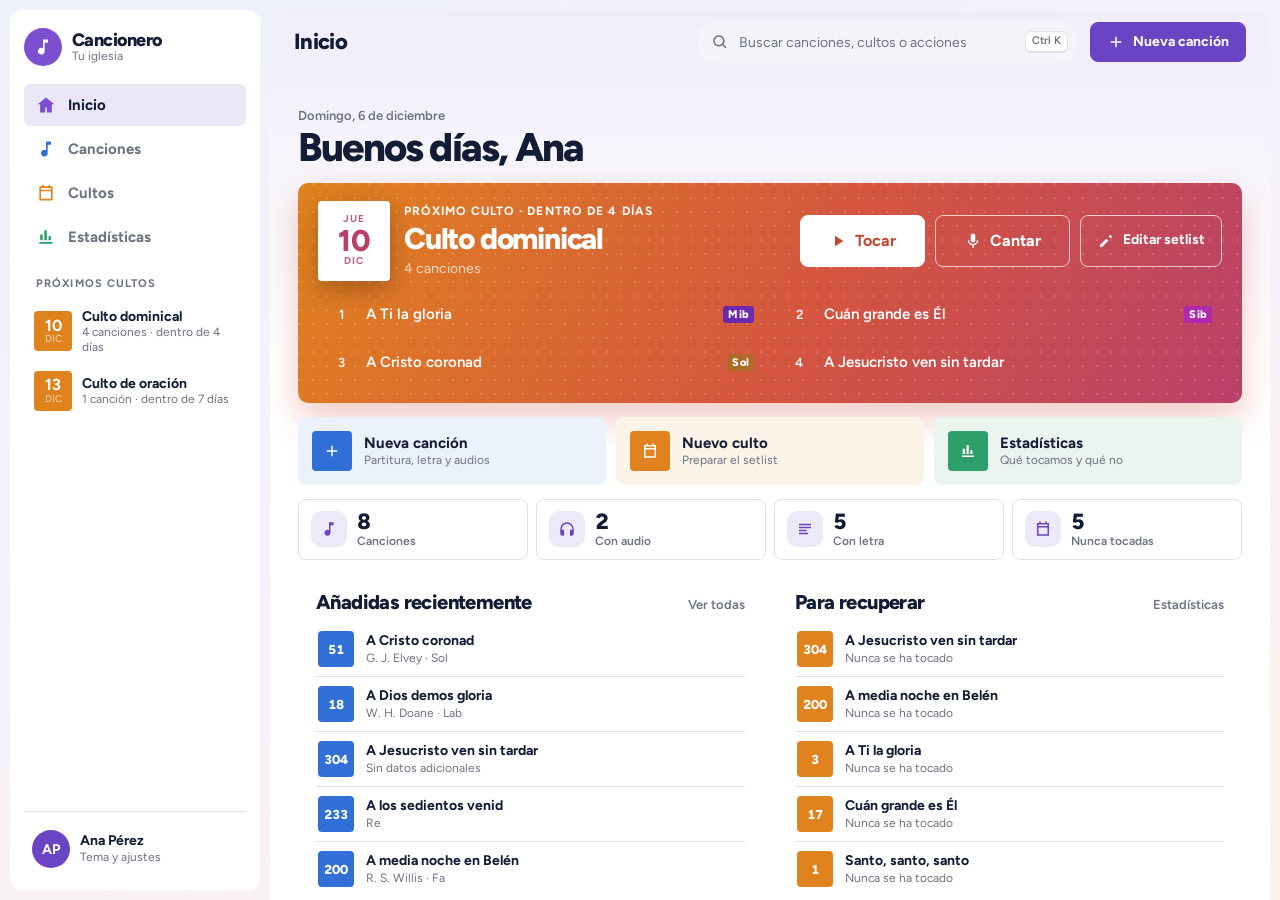
==== commit fc9b42ce: "Vídeo de YouTube al tocar y al cantar (1.40.0) Co-Authored-By: Claude Opus 5.5 <noreply@anthropic.co" ====
--- a/banco-pruebas/index.html
+++ b/banco-pruebas/index.html
@@ -43,21 +43,38 @@
   // Lo guardado manda (también con ?iglesias=2: la interfaz recarga la página con la misma dirección al cambiar de iglesia).
   try { var guardadasIg = JSON.parse(sessionStorage.getItem('banco-iglesias') || 'null'); if (guardadasIg && guardadasIg.length >= iglesiasBanco.length) { iglesiasBanco = guardadasIg; } } catch (e) {}
   try { var activaIg = +sessionStorage.getItem('banco-iglesia'); if (activaIg && iglesiasBanco.some(function (i) { return i.id === activaIg; })) { iglesiaActiva = activaIg; } } catch (e) {}
-  function guardarIglesiasBanco() { try { sessionStorage.setItem('banco-iglesias', JSON.stringify(iglesiasBanco)); } catch (e) {} }
+  // La iglesia 1 es la de por defecto (no se puede archivar ni borrar).
+  iglesiasBanco.forEach(function (i) { i.defecto = i.id === 1; });
+  // Iglesias archivadas (solo las ve la administración central). Con ?iglesias=2 parten dos de ejemplo: una vacía (se puede eliminar del todo)
+  // y otra con contenido (la retiene). Se recuerdan en esta pestaña igual que las demás.
+  var archivadasBanco = params.get('iglesias') === '2' ? [
+    { id: 3, nombre: 'Iglesia del Sur', cultos: 0, etiquetas: 0, audios: 0, datos: 0, vacia: true },
+    { id: 4, nombre: 'Misión del Este', cultos: 2, etiquetas: 1, audios: 0, datos: 3, vacia: false }
+  ] : [];
+  try { var guardadasArch = JSON.parse(sessionStorage.getItem('banco-archivadas') || 'null'); if (guardadasArch) { archivadasBanco = guardadasArch; } } catch (e) {}
+  function guardarIglesiasBanco() { try { sessionStorage.setItem('banco-iglesias', JSON.stringify(iglesiasBanco)); sessionStorage.setItem('banco-archivadas', JSON.stringify(archivadasBanco)); } catch (e) {} }
   // Canciones compartidas: con ?iglesias=2 hay más de una iglesia (`protegida`). Por defecto el usuario es administrador central (todo
   // permitido); con &central=0 es una persona del equipo que no creó la canción «A Cristo coronad» (id 437): parte de lo que tiene
   // es de «Marta» (`mio: false`) y varios datos, el orden y el borrado le están vedados. El resto de canciones son suyas.
   var protegidaBanco = params.get('iglesias') === '2';
   var centralBanco = params.get('central') !== '0';
+  // Con &central=0 la persona es administradora de la iglesia 1 y del equipo en las demás (todas suyas, ninguna «ajena»): gestiona
+  // solo la 1. Con ?rol=equipo no gestiona en ninguna.
+  if (protegidaBanco && !centralBanco) {
+    iglesiasBanco = iglesiasBanco.map(function (i) { return Object.assign({}, i, { ajena: false, rol: i.id === 1 ? 'admin' : 'equipo' }); });
+    var rolActivo = iglesiasBanco.filter(function (i) { return i.id === iglesiaActiva; })[0].rol;
+    puedeGestionar = puedeGestionar && rolActivo === 'admin';
+    puedeEscaleta = puedeEscaleta && rolActivo === 'admin';
+  }
   function restringidaBanco(c) { return protegidaBanco && !centralBanco && c.id === 437; }
-  function datosIglesias() { return { activa: iglesiaActiva, central: centralBanco, iglesias: iglesiasBanco }; }
+  function datosIglesias() { return Object.assign({ activa: iglesiaActiva, central: centralBanco, iglesias: iglesiasBanco }, centralBanco ? { archivadas: archivadasBanco } : {}); }
   function nombreActiva() { return iglesiasBanco.filter(function (i) { return i.id === iglesiaActiva; })[0].nombre; }
   window.PIEB_CANCIONERO = {
     api: '/api/', nonce: 'x', userId: 1, userName: 'Ana Pérez', userEmail: 'ana@example.com', gestionar: puedeGestionar, escaleta: puedeEscaleta,
     logoutUrl: '#', homeUrl: '#', sitio: 'Tu iglesia', nombre: 'Cancionero', maxUpload: 33554432, maxPartitura: 4194304, maxAudio: 10485760, maxEditable: 10485760, trozo: 1048576, admin: puedeGestionar, version: "1.3.0", tema: tema,
     idioma: locale.replace('_', '-'), idiomas: { es_ES: 'Español', en_US: 'English' }, idiomaElegido: idiomaElegido,
     notacion: notacionElegida || 'latina', notacionElegida: notacionElegida,
-    iglesia: { id: iglesiaActiva, nombre: nombreActiva() }, iglesias: iglesiasBanco.slice(), central: centralBanco,
+    iglesia: { id: iglesiaActiva, nombre: nombreActiva() }, iglesias: iglesiasBanco.slice(), central: centralBanco, multi: params.get('iglesias') === '2' || iglesiasBanco.length > 1,
     temas: idiomaElegido === 'en_US'
       ? { colores: 'Colors', pentagrama: 'Staff', sitio: 'Like the site', pulso: 'Pulse', claro: 'Studio', escenario: 'Stage', papel: 'Score' }
       : { colores: 'Colores', pentagrama: 'Pentagrama', sitio: 'Como la web', pulso: 'Pulso', claro: 'Estudio', escenario: 'Escenario', papel: 'Partitura' }
@@ -172,6 +189,23 @@
     cultos.push({ id: 904, titulo: 'Ensayo privado', fecha: dias(2), tipo: 'Ensayo', notas: 'Borrador del setlist', items: [{ cancion: 432, tonalidad: '', nota: '' }, { cancion: 441, tonalidad: '', nota: '' }], creadoPor: 'Ana', puedeBorrar: true, iglesia: 1, privado: true, mio: true });
     cultos.push({ id: 905, titulo: 'Culto privado de otra persona', fecha: dias(5), tipo: 'Culto especial', notas: '', items: [{ cancion: 436, tonalidad: '', nota: '' }], creadoPor: 'Sara', puedeBorrar: false, iglesia: 1, privado: true, mio: false });
     cultos.push({ id: 906, titulo: 'Culto del norte', fecha: dias(6), tipo: 'Culto dominical', notas: '', items: [{ cancion: 437, tonalidad: '', nota: '' }], creadoPor: 'Luis', puedeBorrar: false, iglesia: 2, privado: false, mio: false });
+  }
+  // Papelera de cultos (fase 5c): cada culto borrado guarda quién y cuándo. Se ve el de la iglesia activa si es privado y mío, o si no es
+  // privado y quien pregunta gestiona la iglesia (el central NO ve los privados ajenos).
+  function haceDias(n) { return new Date(Date.now() - n * 86400000).toISOString(); }
+  var cultosPapelera = [
+    { id: 920, titulo: 'Culto de Navidad', fecha: dias(-100), tipo: 'Culto especial', items: [{ cancion: 432 }, { cancion: 440 }, { cancion: 437 }], iglesia: 1, privado: false, mio: false, borradoEl: haceDias(3), borradoPor: 'Luis' },
+    { id: 921, titulo: 'Ensayo de prueba', fecha: dias(-20), tipo: 'Ensayo', items: [{ cancion: 441 }], iglesia: 1, privado: true, mio: true, borradoEl: haceDias(20), borradoPor: 'Ana' },
+    { id: 922, titulo: 'Borrador privado de otra persona', fecha: dias(-9), tipo: 'Ensayo', items: [], iglesia: 1, privado: true, mio: false, borradoEl: haceDias(2), borradoPor: 'Sara' },
+    { id: 923, titulo: 'Culto del norte antiguo', fecha: dias(-60), tipo: 'Culto dominical', items: [{ cancion: 437 }, { cancion: 436 }], iglesia: 2, privado: false, mio: false, borradoEl: haceDias(8), borradoPor: '' }
+  ];
+  var PAPELERA_DIAS = 30;
+  function papeleraVisible(c, opts) { return c.iglesia === iglesiaDePeticion(opts) && (c.privado ? c.mio : puedeGestionar); }
+  function papeleraFila(c) {
+    var pasados = Math.floor((Date.now() - new Date(c.borradoEl).getTime()) / 86400000);
+    return { id: c.id, titulo: c.titulo, fecha: c.fecha, tipo: c.tipo, canciones: (c.items || []).length, privado: c.privado, mio: c.mio,
+      borradoEl: c.borradoEl, borradoPor: c.borradoPor, caduca: PAPELERA_DIAS ? new Date(new Date(c.borradoEl).getTime() + PAPELERA_DIAS * 86400000).toISOString() : '',
+      diasRestantes: PAPELERA_DIAS ? Math.max(0, PAPELERA_DIAS - pasados) : null };
   }
   // Lo que ve quien pregunta: los de la iglesia activa (la cabecera X-PCAN-Iglesia o la guardada) que no sean privados de otra persona.
   function iglesiaDePeticion(opts) {
@@ -264,7 +298,7 @@
   function detalleCulto(c) {
     return Object.assign({}, c, { escaleta: c.escaleta || null, items: c.items.map(function (it) {
       var s = canciones.filter(function (x) { return x.id === it.cancion; })[0];
-      return Object.assign({}, it, { datos: { titulo: s.titulo, numero: s.numero, tonalidad: habitualDe(s), tonalidadOriginal: s.tonalidad, tempo: s.tempo, autor: s.autor, letra: s.letra, letraHtml: s.letraHtml, partituras: partiturasDeItemMock(it, s), tonalidades: resumenCancion(s).tonalidades } });
+      return Object.assign({}, it, { datos: { titulo: s.titulo, numero: s.numero, tonalidad: habitualDe(s), tonalidadOriginal: s.tonalidad, tempo: s.tempo, autor: s.autor, letra: s.letra, letraHtml: s.letraHtml, partituras: partiturasDeItemMock(it, s), tonalidades: resumenCancion(s).tonalidades, youtube: s.youtube ? [{ videoId: 'dQw4w9WgXcQ', label: 'Coro' }] : [] } });
     }) });
   }
   // Ajustes y equipo: la lista guardada vive aquí para que guardar y enviar la bienvenida se noten al volver a abrir.
@@ -366,12 +400,42 @@
       { email: 'antiguo@example.com', nombre: 'Voluntario antiguo', haEntrado: true, enLista: false, esGestor: false, esEscaleta: false, esAdmin: false, puedeBienvenida: false, bienvenida: 0 }
     ]
   };
+  // Con varias iglesias cada una tiene su equipo (correos, administradores, responsables de escaleta, dominio y miembros).
+  // ajustesMock guarda el de la iglesia activa; aquí se guardan todos y se intercambian al cambiar de iglesia.
+  // También van por iglesia (fase 5b): la escaleta (logo y cabecera), la bienvenida (casilla y texto) y los fondos de las letras.
+  var CAMPOS_EQUIPO = ['emails', 'administradores', 'responsablesEscaleta', 'dominio', 'miembros', 'escaleta', 'bienvenidaAuto', 'bienvenidaTexto'];
+  var fondosPorIglesia = {};
+  var equiposBanco = {};
+  function miembroBanco(email, nombre, o) { return Object.assign({ email: email, nombre: nombre, haEntrado: false, enLista: true, esGestor: false, esEscaleta: false, esAdmin: false, puedeBienvenida: true, bienvenida: 0 }, o || {}); }
+  var equipoActual = 1;
+  function cargarEquipoBanco() {
+    if (!protegidaBanco || equipoActual === igActual) { return; }
+    equiposBanco[equipoActual] = {};
+    CAMPOS_EQUIPO.forEach(function (k) { equiposBanco[equipoActual][k] = ajustesMock[k]; });
+    fondosPorIglesia[equipoActual] = fondosMock;
+    // Una iglesia que aún no se ha visto parte con un solo fondo (el primero) y sin imágenes de escaleta.
+    fondosMock = fondosPorIglesia[igActual] || fondosMock.slice(0, 1);
+    var e = equiposBanco[igActual];
+    if (!e) {
+      // Equipo de una iglesia que aún no se ha visto: Luis está también en la primera; el resto es distinto.
+      e = { emails: ['luis@example.com', 'carmen@example.com', 'david@example.com', 'elisa@example.com'], administradores: ['carmen@example.com'], responsablesEscaleta: ['david@example.com'], dominio: 'norte.example.org',
+        miembros: [miembroBanco('carmen@example.com', 'Carmen Soto', { haEntrado: true, esGestor: true }), miembroBanco('david@example.com', 'David Ibáñez', { esEscaleta: true }),
+          miembroBanco('elisa@example.com', '', {}), miembroBanco('luis@example.com', 'Luis Gómez', { haEntrado: true })],
+        escaleta: { logo: null, cabecera: null }, bienvenidaAuto: false, bienvenidaTexto: 'Aquí tienes el cancionero de la iglesia del Norte.' };
+    }
+    CAMPOS_EQUIPO.forEach(function (k) { ajustesMock[k] = e[k]; });
+    equipoActual = igActual;
+  }
+  function guardarEquipoBanco() { equiposBanco[equipoActual] = {}; CAMPOS_EQUIPO.forEach(function (k) { equiposBanco[equipoActual][k] = ajustesMock[k]; }); }
   function minusculas(emails) { return (emails || []).map(function (e) { return String(e).toLowerCase(); }); }
   // Cuentas que tienen un rol propio (administrador de la web, o con el rol del equipo pero fuera de la lista): quitarlas de la lista no las borra.
   var conRolMock = ['admin@example.com', 'antiguo@example.com'];
   // POST ajustes: guarda lo que llega (todo es opcional, como en el servidor) y devuelve los ajustes completos, con los
   // miembros recalculados a partir de `emails` y `administradores`, y los correos nuevos que deben recibir ya la bienvenida automática.
   function guardarAjustesMock(cuerpo) {
+    // Como el servidor: con varias iglesias, quien no es central solo guarda lo de su iglesia (equipo con dominio, bienvenida y escaleta); lo demás se ignora.
+    if (protegidaBanco && !centralBanco) { cuerpo = { emails: cuerpo.emails, administradores: cuerpo.administradores, responsablesEscaleta: cuerpo.responsablesEscaleta, dominio: cuerpo.dominio,
+      bienvenidaAuto: cuerpo.bienvenidaAuto, bienvenidaTexto: cuerpo.bienvenidaTexto, escaleta: cuerpo.escaleta }; }
     ['nombre', 'subtitulo', 'papeleraDias', 'temaDefecto', 'googleClientId', 'dominio', 'bienvenidaAuto', 'bienvenidaTexto', 'avisoBorrado', 'pagina']
       .forEach(function (k) { if (cuerpo[k] !== undefined) { ajustesMock[k] = cuerpo[k]; } });
     // Escaleta: solo el logo y la cabecera ({id} o null; a las imágenes se les pone dirección). El resto no se toca (el servidor lo conserva).
@@ -411,8 +475,11 @@
       ajustesMock.administradores = admins;
       ajustesMock.responsablesEscaleta = resp;
     }
-    return Object.assign({}, ajustesMock, { bienvenidaPendiente: ajustesMock.bienvenidaAuto ? pendientes : [] });
-  }
+    guardarEquipoBanco();
+    return Object.assign(datosAjustes(), { bienvenidaPendiente: ajustesMock.bienvenidaAuto ? pendientes : [] });
+  }
+  // GET ajustes: los de la iglesia activa, con si quien mira es central y de qué iglesia es el equipo.
+  function datosAjustes() { return Object.assign({}, ajustesMock, { central: centralBanco, iglesia: { id: iglesiaActiva, nombre: nombreActiva() } }); }
   // POST bienvenida: todos «enviados» salvo los que contienen «falla», que van a «fallidos»; una prueba va solo a Ana.
   function bienvenidaMock(cuerpo) {
     if (cuerpo.prueba) { return { enviados: ['ana@example.com'] }; }
@@ -497,7 +564,11 @@
     // Registro de las peticiones de escritura, para comprobar en las pruebas qué se envía.
     if (opts && opts.method && opts.method !== 'GET') { (window.__peticiones = window.__peticiones || []).push({ ruta: ruta, cuerpo: cuerpo }); }
     var vacio404 = { code: 'pieb_no_encontrado', message: 'Culto no encontrado.' };
-    if (ruta === 'iglesias' && opts && opts.method === 'POST') {
+    cargarEquipoBanco();
+    // Solo la administración central: archivos sin usar, protección, copias, papelera de canciones, prueba de correo y alta o cambio de iglesias.
+    var soloCentral = /^(huerfanos|archivos\/|papelera|correo-prueba|copia\/?)/.test(ruta) || (/^iglesias(\/\d+(\/(archivar|recuperar))?)?$/.test(ruta) && opts && opts.method && opts.method !== 'GET');
+    if (protegidaBanco && !centralBanco && soloCentral) { estado = 403; datos = { code: 'pieb_prohibido', message: 'Solo la administración central puede hacerlo.' }; }
+    else if (ruta === 'iglesias' && opts && opts.method === 'POST') {
       var nuevaIg = { id: Math.max.apply(null, iglesiasBanco.map(function (i) { return i.id; })) + 1, nombre: String(cuerpo.nombre || '').trim(), rol: 'admin' };
       iglesiasBanco.push(nuevaIg);
       guardarIglesiasBanco();
@@ -518,6 +589,80 @@
       iglesiasBanco.forEach(function (i) { if (i.id === +mc[1]) { i.nombre = String(cuerpo.nombre || '').trim(); } });
       guardarIglesiasBanco();
       datos = datosIglesias();
+    }
+    // Fase 5c: archivar, recuperar y eliminar iglesias (solo la administración central; la de por defecto no se toca).
+    else if ((mc = ruta.match(/^iglesias\/(\d+)\/archivar$/)) && opts && opts.method === 'POST') {
+      var igA = iglesiasBanco.filter(function (i) { return i.id === +mc[1]; })[0];
+      if (!igA) { estado = 404; datos = { code: 'pieb_no_encontrada', message: 'Iglesia no encontrada.' }; }
+      else if (igA.defecto) { estado = 400; datos = { code: 'pieb_defecto', message: 'La iglesia por defecto no se puede archivar.' }; }
+      else {
+        var nCultosA = cultos.filter(function (c) { return c.iglesia === igA.id; }).length + cultosPapelera.filter(function (c) { return c.iglesia === igA.id; }).length;
+        var nEtA = Object.keys(etPropias[igA.id] || {}).reduce(function (n, k) { return n + (etPropias[igA.id][k] || []).length; }, 0);
+        iglesiasBanco = iglesiasBanco.filter(function (i) { return i.id !== igA.id; });
+        archivadasBanco.push({ id: igA.id, nombre: igA.nombre, cultos: nCultosA, etiquetas: nEtA, audios: 0, datos: 0, vacia: !nCultosA && !nEtA });
+        if (iglesiaActiva === igA.id) { iglesiaActiva = 1; try { sessionStorage.setItem('banco-iglesia', '1'); } catch (e) {} }
+        guardarIglesiasBanco();
+        datos = datosIglesias();
+      }
+      espera = 200;
+    }
+    else if ((mc = ruta.match(/^iglesias\/(\d+)\/recuperar$/)) && opts && opts.method === 'POST') {
+      var arR = archivadasBanco.filter(function (a) { return a.id === +mc[1]; })[0];
+      if (!arR) { estado = 404; datos = { code: 'pieb_no_encontrada', message: 'Iglesia archivada no encontrada.' }; }
+      else {
+        archivadasBanco = archivadasBanco.filter(function (a) { return a !== arR; });
+        iglesiasBanco.push({ id: arR.id, nombre: arR.nombre, rol: centralBanco ? '' : 'admin', ajena: centralBanco });
+        guardarIglesiasBanco();
+        datos = datosIglesias();
+      }
+      espera = 200;
+    }
+    else if ((mc = ruta.match(/^iglesias\/(\d+)$/)) && opts && opts.method === 'DELETE') {
+      var arD = archivadasBanco.filter(function (a) { return a.id === +mc[1]; })[0];
+      if (!arD) { estado = 404; datos = { code: 'pieb_no_encontrada', message: 'Iglesia archivada no encontrada.' }; }
+      else if (!arD.vacia) { estado = 409; datos = { code: 'pieb_no_vacia', message: 'No se puede eliminar: la iglesia aún tiene contenido.', data: { status: 409, contenido: { cultos: arD.cultos, etiquetas: arD.etiquetas, audios: arD.audios, datos: arD.datos } } }; }
+      else { archivadasBanco = archivadasBanco.filter(function (a) { return a !== arD; }); guardarIglesiasBanco(); datos = datosIglesias(); }
+      espera = 200;
+    }
+    // Fase 5c: papelera de cultos de la iglesia activa.
+    else if (ruta === 'cultos/papelera' && (!opts || !opts.method || opts.method === 'GET')) {
+      datos = { cultos: cultosPapelera.filter(function (c) { return papeleraVisible(c, opts); }).sort(function (x, y) { return x.borradoEl < y.borradoEl ? 1 : -1; }).map(papeleraFila), dias: PAPELERA_DIAS };
+      espera = 150;
+    }
+    else if (ruta === 'cultos/papelera/vaciar' && opts && opts.method === 'POST') {
+      var antesP = cultosPapelera.length;
+      cultosPapelera = cultosPapelera.filter(function (c) { return !papeleraVisible(c, opts); });
+      datos = { eliminados: antesP - cultosPapelera.length };
+    }
+    else if ((mc = ruta.match(/^cultos\/papelera\/(\d+)(\/restaurar)?$/)) && opts && (opts.method === 'POST' || opts.method === 'DELETE')) {
+      var cP = cultosPapelera.filter(function (c) { return c.id === +mc[1] && papeleraVisible(c, opts); })[0];
+      if (!cP) { estado = 404; datos = vacio404; }
+      else {
+        cultosPapelera = cultosPapelera.filter(function (c) { return c !== cP; });
+        if (mc[2]) {
+          var rest = Object.assign({}, cP, { puedeBorrar: true }); delete rest.borradoEl; delete rest.borradoPor;
+          cultos.push(rest);
+          datos = { restaurado: true, id: cP.id };
+        } else { datos = { eliminado: true, id: cP.id }; }
+      }
+    }
+    // Copia de seguridad versión 2: iglesias con su equipo, cultos con iglesia y privado (sin los privados de otras personas).
+    else if (ruta === 'copia' && (!opts || !opts.method || opts.method === 'GET')) {
+      datos = { formato: 'pieb-cancionero', version: 2, plugin: 'banco', sitio: 'http://banco.local', fecha: new Date().toISOString(), canciones: [],
+        cultos: cultos.filter(function (c) { return !c.privado || c.mio; }).map(function (c) { return { uid: 'culto-' + c.id, titulo: c.titulo, fecha: c.fecha, tipo: c.tipo, notas: c.notas || '', items: c.items, creadoPor: c.creadoPor, iglesia: 'ig-' + c.iglesia, privado: !!c.privado }; }),
+        iglesias: iglesiasBanco.map(function (i) { return { uid: 'ig-' + i.id, nombre: i.nombre, defecto: !!i.defecto, equipo: { emails: ['ana@example.com'], administradores: ['ana@example.com'], responsablesEscaleta: [], dominio: '' }, bienvenida: { auto: false, texto: '' }, escaleta: null, fondos: null }; }),
+        ajustes: { temaDefecto: 'claro', googleClientId: '', avisoBorrado: true, papeleraDias: PAPELERA_DIAS } };
+    }
+    else if (ruta === 'copia/iglesias' && opts && opts.method === 'POST') {
+      var mapaC = {}, crC = 0, emC = 0;
+      (cuerpo.iglesias || []).forEach(function (g) {
+        var ex = iglesiasBanco.filter(function (i) { return i.nombre.toLowerCase() === String(g.nombre).toLowerCase(); })[0] || (g.defecto ? iglesiasBanco[0] : null);
+        if (ex) { mapaC[g.uid] = ex.id; emC++; return; }
+        var nueva = { id: Math.max.apply(null, iglesiasBanco.map(function (i) { return i.id; }).concat(archivadasBanco.map(function (a) { return a.id; }))) + 1, nombre: g.nombre, rol: '', ajena: true };
+        iglesiasBanco.push(nueva); guardarIglesiasBanco(); mapaC[g.uid] = nueva.id; crC++;
+      });
+      datos = { mapa: mapaC, creadas: crC, emparejadas: emC };
+      espera = 200;
     }
     else if (ruta === 'canciones') { datos = canciones.map(resumenCancion); }
     // Fase 4a: tonalidad habitual y partitura principal de la iglesia activa (solo su administración).
@@ -559,6 +704,11 @@
     else if ((mc = ruta.match(/^cultos\/(\d+)$/))) {
       var culto = cultos.filter(function (c) { return c.id === +mc[1]; })[0];
       if (!cultoVisible(culto, opts)) { estado = 404; datos = vacio404; }
+      else if (opts && opts.method === 'DELETE') {
+        cultos = cultos.filter(function (c) { return c !== culto; });
+        cultosPapelera.push(Object.assign({}, culto, { borradoEl: new Date().toISOString(), borradoPor: 'Ana' }));
+        datos = { borrado: true, id: culto.id };
+      }
       else {
         if (opts && opts.method === 'POST') { guardarCultoMock(culto, cuerpo); }
         datos = detalleCulto(culto);
@@ -604,7 +754,7 @@
     else if (ruta === 'etiquetas') { datos = {}; universalesBanco.forEach(function (u) { datos[u.nombre] = u.color; }); }
     else if (ruta === 'copia/cancion') { datos = { ok: true, estado: 'creada' }; }
     else if (ruta === 'copia/culto') { datos = { ok: true, estado: 'creado' }; }
-    else if (ruta === 'copia/estado') { datos = { canciones: [5, 0, 7, 0, 0], cultos: [] }; }
+    else if (ruta === 'copia/estado') { datos = { canciones: [5, 0, 7, 0, 0], cultos: (cuerpo.cultos || []).map(function () { return 0; }) }; }
     else if (ruta === 'papelera') { datos = { dias: 30, canciones: [
       { id: 301, titulo: 'Cantad al Señor', numero: '10', tonalidad: 'Sol', archivos: 2, borradaEl: dias(-3) + 'T10:00:00Z', borradaPor: 'Ana', caduca: '', diasRestantes: 27 },
       { id: 302, titulo: 'Cuán dulce es el amor', numero: '', tonalidad: '', archivos: 1, borradaEl: dias(-20) + 'T10:00:00Z', borradaPor: '', caduca: '', diasRestantes: 10 }] }; }
@@ -612,7 +762,7 @@
     else if ((mc = ruta.match(/^fondos\/(\d+)$/)) && opts && opts.method === 'DELETE') { fondosMock = fondosMock.filter(function (f) { return f.id !== +mc[1]; }); datos = { fondos: fondosMock }; }
     else if (ruta === 'archivos/estado') { datos = { pendientes: 3, proteccion: 'expuesto', tanda: 50 }; }
     else if (ruta === 'ajustes' && opts && opts.method === 'POST') { datos = guardarAjustesMock(cuerpo); }
-    else if (ruta === 'ajustes') { datos = ajustesMock; }
+    else if (ruta === 'ajustes') { datos = datosAjustes(); }
     else if (ruta === 'bienvenida') { datos = bienvenidaMock(cuerpo); espera = 400; }
     else if (ruta === 'accesos') {
       espera = 500;
--- a/pieb-cancionero/assets/cancionero.css
+++ b/pieb-cancionero/assets/cancionero.css
@@ -378,12 +378,12 @@
 
 [data-pcan-theme] .pcan-btn {
   display: inline-flex; align-items: center; justify-content: center; gap: 8px; min-height: 40px; padding: 8px 16px;
-  border: 1px solid var(--pc-line); border-radius: 999px; background: var(--pc-surface);
+  border: 1px solid var(--pc-line); border-radius: 8px; background: var(--pc-surface);
   color: var(--pc-text); font-size: 14px; font-weight: 650; line-height: 1.2; white-space: nowrap;
   transition: background .15s, border-color .15s, transform .1s, box-shadow .15s;
 }
 [data-pcan-theme="papel"] .pcan-btn { border-radius: var(--pc-radius-sm); border-color: var(--pc-text); }
-[data-pcan-theme="escenario"] .pcan-btn { border-radius: var(--pc-radius-sm); min-height: 44px; }
+[data-pcan-theme="escenario"] .pcan-btn { min-height: 44px; }
 [data-pcan-theme] .pcan-btn:hover { background: var(--pc-surface-2); }
 [data-pcan-theme] .pcan-btn:active { transform: translateY(1px); }
 [data-pcan-theme] :is(.pcan-btn-primary, .pcan-btn-gold) { border-color: var(--pc-accent); background: var(--pc-accent); color: var(--pc-accent-ink); }
@@ -927,6 +927,25 @@
 .pcan-metro-pulso[hidden] { display: none; }
 .pcan-metro-pulso.is-on { opacity: 1; transform: scale(1.5); }
 @media (prefers-reduced-motion: reduce) { .pcan-metro-punto, .pcan-metro-pulso { transition: none; } }
+
+/* Vídeo del lector: panel flotante arriba a la derecha (el metrónomo va abajo, así no se tapan). */
+.pcan-chip-btn[hidden] { display: none; }
+.pcan-lector .pcan-video-lector[hidden] { display: none; }
+.pcan-lector .pcan-video-lector {
+  position: absolute; top: 10px; right: 10px; z-index: 3; width: min(360px, calc(100% - 24px)); box-sizing: border-box;
+  display: grid; gap: 8px; padding: 10px 12px; border: 1px solid rgba(255, 255, 255, .22); border-radius: 16px;
+  background: color-mix(in srgb, var(--pc-stage) 88%, #000); color: var(--pc-stage-ink); box-shadow: 0 6px 24px rgba(0, 0, 0, .45);
+}
+.pcan-video-acciones { display: flex; gap: 8px; }
+.pcan-video-lector button, .pcan-video-lector select { font: inherit; color: inherit; }
+.pcan-video-lector [hidden] { display: none; }
+.pcan-video-zona { aspect-ratio: 16 / 9; background: #000; border-radius: 10px; overflow: hidden; }
+.pcan-video-zona iframe, [data-pcan-theme] .pcan-video-zona .pcan-video-thumb { display: block; width: 100%; height: 100%; border: 0; }
+[data-pcan-theme] .pcan-video-version { height: 44px; padding: 0 8px; border: 1px solid rgba(255, 255, 255, .3); border-radius: 999px; background: transparent; font-size: 14px; }
+.pcan-video-version option { color: #111; }
+.pcan-video-lector button:focus-visible, .pcan-video-lector select:focus-visible, .pcan-video-lector a:focus-visible { outline: 2px solid var(--pc-accent); outline-offset: 2px; }
+.pcan-video-sonando { flex: 0 0 auto; width: 9px; height: 9px; border-radius: 50%; background: #e62117; box-shadow: 0 0 0 2px rgba(255, 255, 255, .5); }
+.pcan-video-sonando[hidden] { display: none; }
 
 /* ================================================================== paleta de búsqueda */
 
@@ -1083,6 +1102,7 @@
 .pcan-ajustes-scroll { flex: 1; min-height: 0; padding: 20px 24px 28px; overflow-y: auto; overscroll-behavior: contain; }
 .pcan-ajustes-sec { display: flex; flex-direction: column; gap: 18px; }
 .pcan-ajustes-sec[hidden], .pcan-ajustes-barra[hidden] { display: none; }
+.pcan-ajustes-sec > .pcan-nota-comun { margin: 0; }
 .pcan-ajustes-barra {
   display: flex; flex: none; flex-wrap: wrap; align-items: center; gap: 10px 12px; padding: 12px 24px calc(12px + env(safe-area-inset-bottom));
   border-top: 1px solid var(--pc-line); background: var(--pc-surface);
@@ -1547,7 +1567,7 @@
 .pcan-lote-estado .pcan-ico { width: 14px; height: 14px; }
 .pcan-lote-estado.is-ok { color: var(--pc-ok) !important; }
 .pcan-lote-estado.is-error { color: var(--pc-danger); }
-[data-pcan-theme] .pcan-lote-btn { flex: none; min-height: 46px; padding: 0 14px; gap: 8px; border-radius: 12px; font-size: 14px; white-space: nowrap; }
+[data-pcan-theme] .pcan-lote-btn { flex: none; min-height: 46px; padding: 0 14px; gap: 8px; border-radius: 8px; font-size: 14px; white-space: nowrap; }
 [data-pcan-theme] .pcan-lote-btn .pcan-ico { width: 20px; height: 20px; }
 /* Estrecho: el filtro ocupa la primera fila; debajo, la ordenación y los dos botones con su texto. */
 @container pcan (max-width: 699px) {
@@ -1659,7 +1679,7 @@
   .pcan-split-list .pcan-list { display: flex !important; flex-direction: column; gap: 0 !important; }
   .pcan-thead, .pcan-split-list .pcan-row {
     display: grid; grid-template-areas: none;
-    grid-template-columns: 48px minmax(200px, 2.4fr) 72px 64px minmax(110px, 1.5fr) 124px 128px 76px;
+    grid-template-columns: 48px minmax(200px, 2.4fr) 104px 64px minmax(110px, 1.5fr) 124px 128px 76px;
     column-gap: 14px; align-items: center;
   }
   .pcan-thead {
@@ -1919,6 +1939,7 @@
   [data-pcan-theme] .pcan-lector-pastilla { padding: 0 4px; }
   .pcan-chip-btn span { display: none; }
   .pcan-lector .pcan-metro { left: 0; right: 0; bottom: 0; width: auto; transform: none; border-radius: 16px 16px 0 0; border-width: 1px 0 0; }
+  .pcan-lector .pcan-video-lector { left: 0; right: 0; top: 0; width: auto; border-radius: 0 0 16px 16px; border-width: 0 0 1px; }
   .pcan-panel-wrap.is-modal { padding: 0; }
   .pcan-panel-wrap.is-modal .pcan-panel { width: 100%; max-height: none; height: 100%; border-radius: 0; }
 }
@@ -2535,7 +2556,7 @@
 .pcan-culto-privado { padding: 2px 0 6px; }
 .pcan-menu-iglesia { margin-top: 6px; }
 .pcan-iglesias { display: grid; gap: 12px; }
-.pcan-iglesia .pcan-papelera-main { display: flex; flex-wrap: wrap; align-items: center; gap: 8px; }
+.pcan-iglesia .pcan-papelera-main { display: flex; flex-direction: row; flex-wrap: wrap; justify-content: flex-start; align-items: center; gap: 8px; }
 .pcan-iglesia-edicion, .pcan-iglesias-nueva { display: flex; flex-wrap: wrap; align-items: center; gap: 8px; width: 100%; }
 .pcan-iglesia-edicion .pcan-input, .pcan-iglesias-nueva .pcan-input { flex: 1 1 200px; min-width: 0; }
 .pcan-iglesia.is-editando { display: block; }
@@ -2574,3 +2595,37 @@
 .pcan-en-iglesia .pcan-select { width: 100%; max-width: 100%; height: 40px; }
 .pcan-audio-text > strong > .pcan-universal { margin-left: 8px; }
 .pcan-audio-acc { margin-top: 6px; }
+
+/* Papelera por bloques (cultos de la iglesia y canciones) e iglesias archivadas (fase 5c). */
+.pcan-papelera-bloque { display: grid; gap: 10px; }
+.pcan-papelera-bloque + .pcan-papelera-bloque { margin-top: 22px; padding-top: 18px; border-top: 1px solid var(--pc-line); }
+.pcan-papelera-bloque .pcan-subtitulo, .pcan-iglesias-archivadas .pcan-subtitulo { margin: 0; font-size: 15px; }
+.pcan-papelera-bloque .pcan-help, .pcan-iglesias-archivadas .pcan-help { margin: 0; }
+.pcan-papelera-main strong .pcan-privado { margin-left: 8px; }
+.pcan-iglesias-archivadas { display: grid; gap: 8px; margin-top: 20px; padding-top: 16px; border-top: 1px solid var(--pc-line); }
+.pcan-iglesia.pcan-iglesia-archivada .pcan-papelera-main { flex-direction: column; flex-wrap: nowrap; align-items: flex-start; gap: 2px; }
+.pcan-iglesia-retiene { color: var(--pc-warn); }
+.pcan-copia-antigua { padding: 8px 10px; border-radius: var(--pc-radius-sm); background: color-mix(in srgb, var(--pc-warn) 12%, var(--pc-surface)); color: var(--pc-warn); font-weight: 600; }
+[data-pcan-theme] .pcan-iglesia-archivada .pcan-btn:disabled { cursor: not-allowed; }
+
+/* Editor de la letra maximizado: una capa que ocupa toda la pantalla al hacer clic en el área editable. */
+.pcan-editor-cab { display: none; }
+.pcan-editor-capa { position: fixed; inset: 0; z-index: 99996; display: flex; flex-direction: column; background: var(--pc-bg); color: var(--pc-text); font-family: var(--pc-font, inherit); }
+[data-pcan-theme] .pcan-editor.is-max { flex: 1 1 auto; min-height: 0; gap: 10px; width: 100%; max-width: 920px; margin: 0 auto; padding: 12px clamp(12px, 3vw, 24px) calc(12px + env(safe-area-inset-bottom, 0px)); box-sizing: border-box; }
+.pcan-editor.is-max .pcan-editor-cab { display: flex; align-items: center; justify-content: space-between; gap: 12px; }
+[data-pcan-theme] .pcan-editor.is-max .pcan-editor-area { flex: 1 1 auto; min-height: 0; max-height: none; font-size: 18px; }
+@media (max-width: 600px) {
+  .pcan-editor.is-max .pcan-editor-barra { display: flex; flex-wrap: wrap; }
+  [data-pcan-theme] .pcan-editor.is-max .pcan-editor-btn { min-height: 36px; padding: 4px 8px; }
+  [data-pcan-theme] .pcan-editor.is-max .pcan-editor-area { font-size: 17px; padding: 10px 12px; }
+}
+
+/* Secciones al escribir: fila de inserciones rápidas y pista (solo con el editor maximizado). */
+.pcan-editor-insertar, .pcan-editor-pista { display: none; }
+.pcan-editor.is-max .pcan-editor-insertar { display: flex; flex-wrap: wrap; gap: 6px; }
+.pcan-editor.is-max .pcan-editor-pista { display: block; margin: 0; color: var(--pc-muted); font-size: 13px; }
+@media (max-width: 600px) { .pcan-editor.is-max .pcan-editor-pista { display: none; } }
+
+/* Canciones con partituras en varias tonalidades: todas las pastillas en la lista. */
+.pcan-c-tono { display: inline-flex; flex-wrap: wrap; align-items: center; gap: 3px; }
+.pcan-c-tono.is-varios .pcan-key { font-size: 11px; padding: 1px 6px; }
